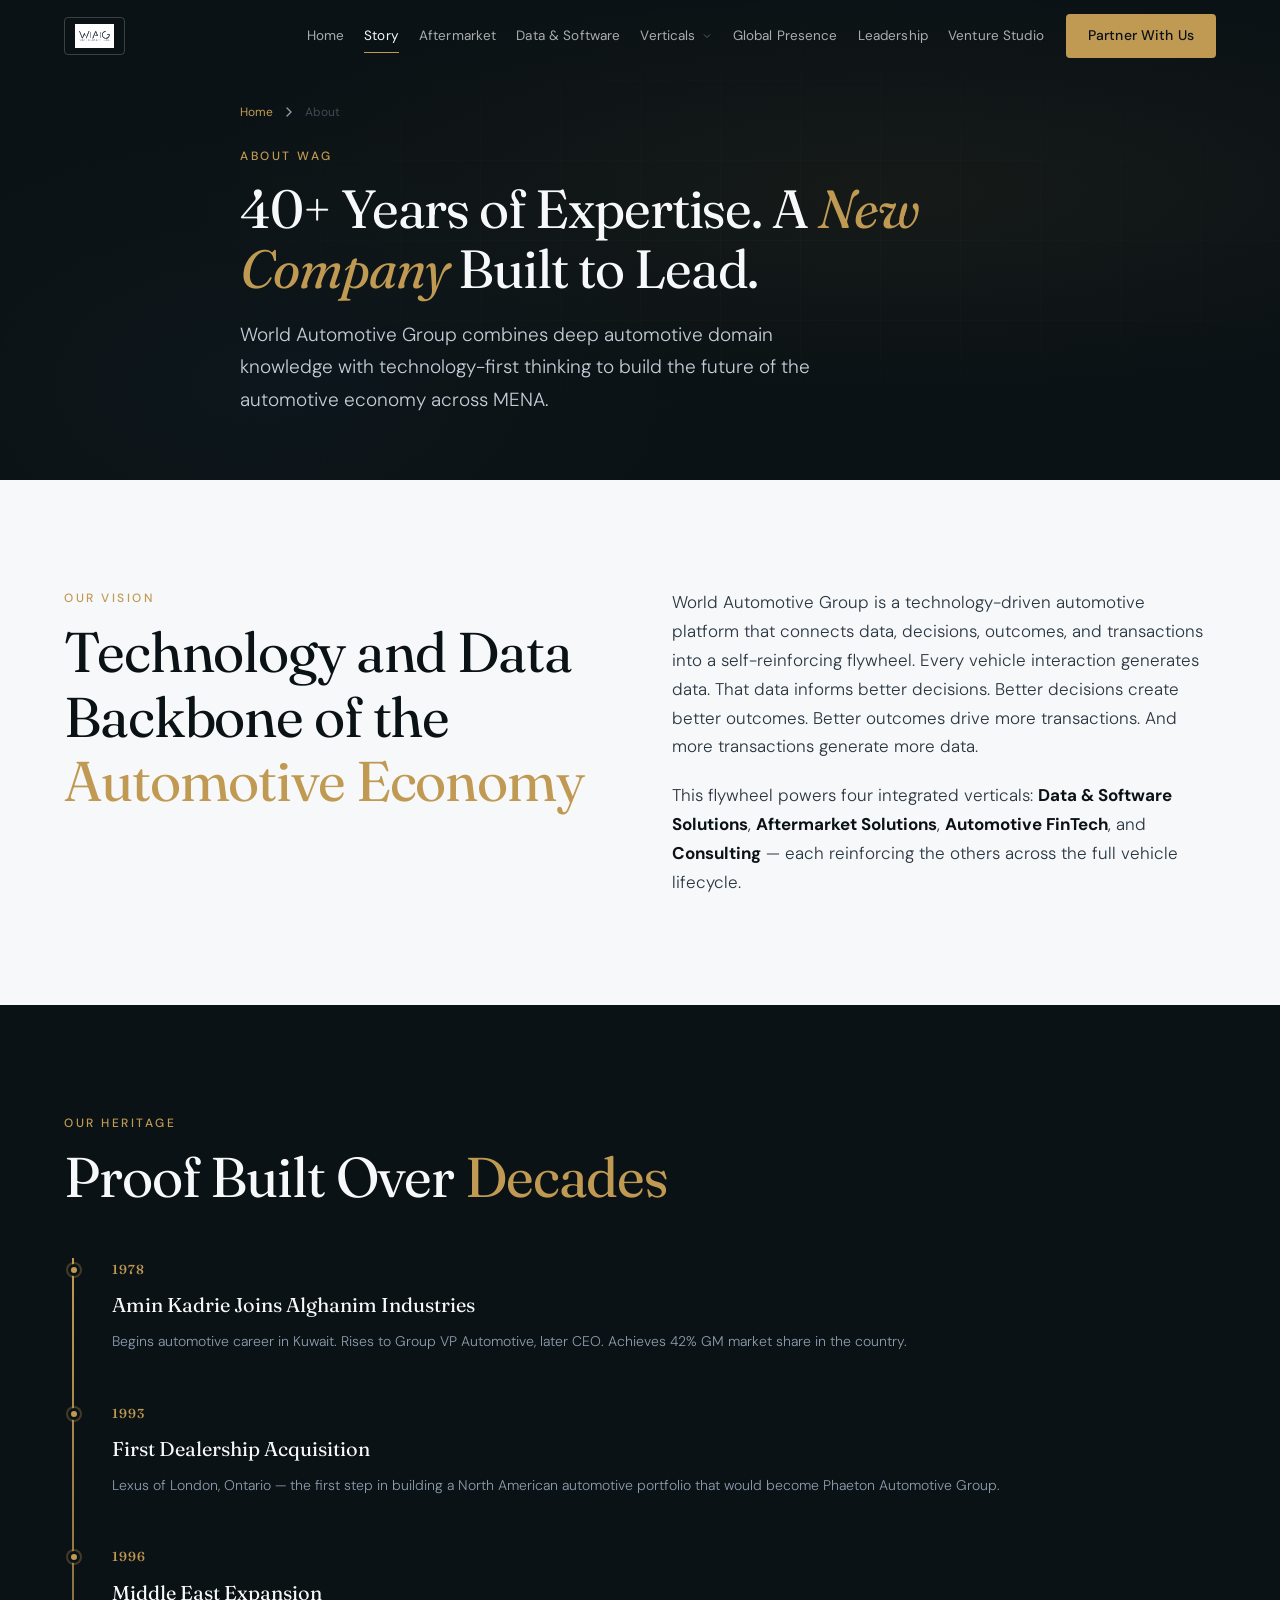
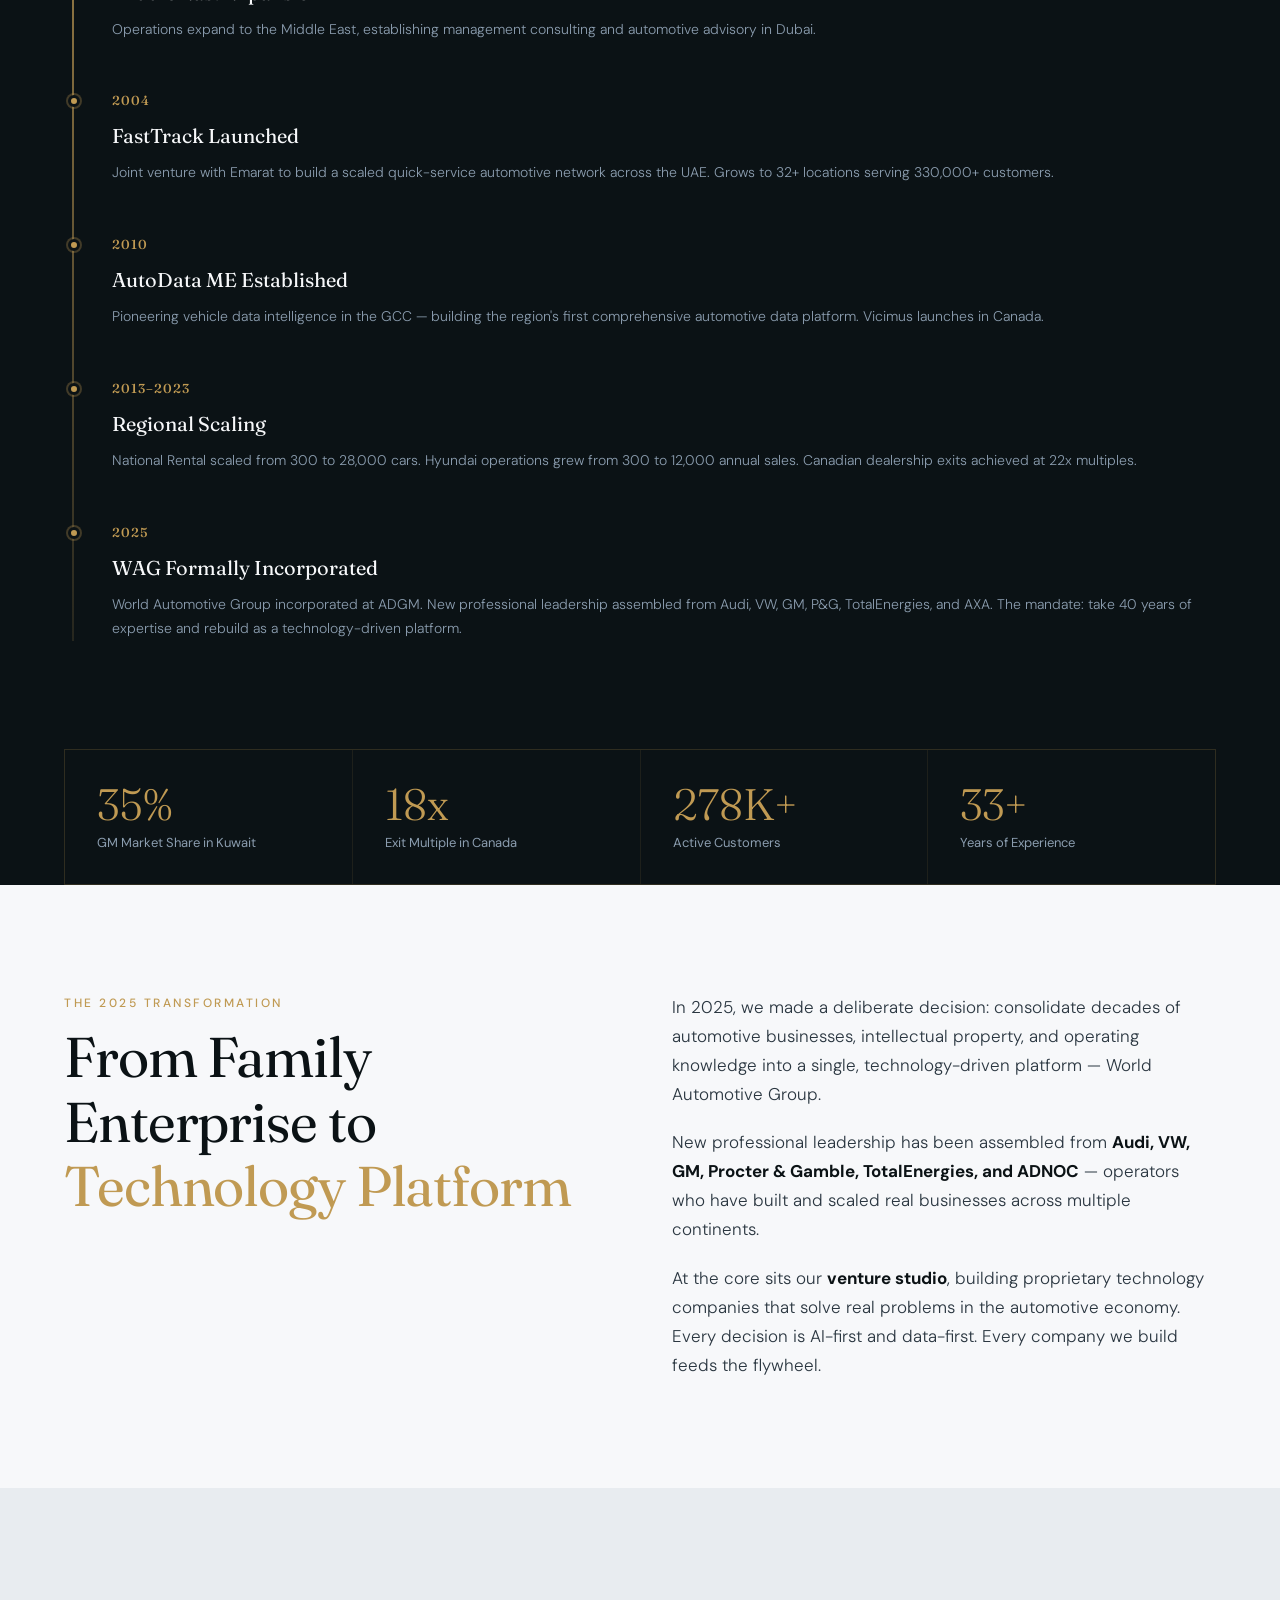
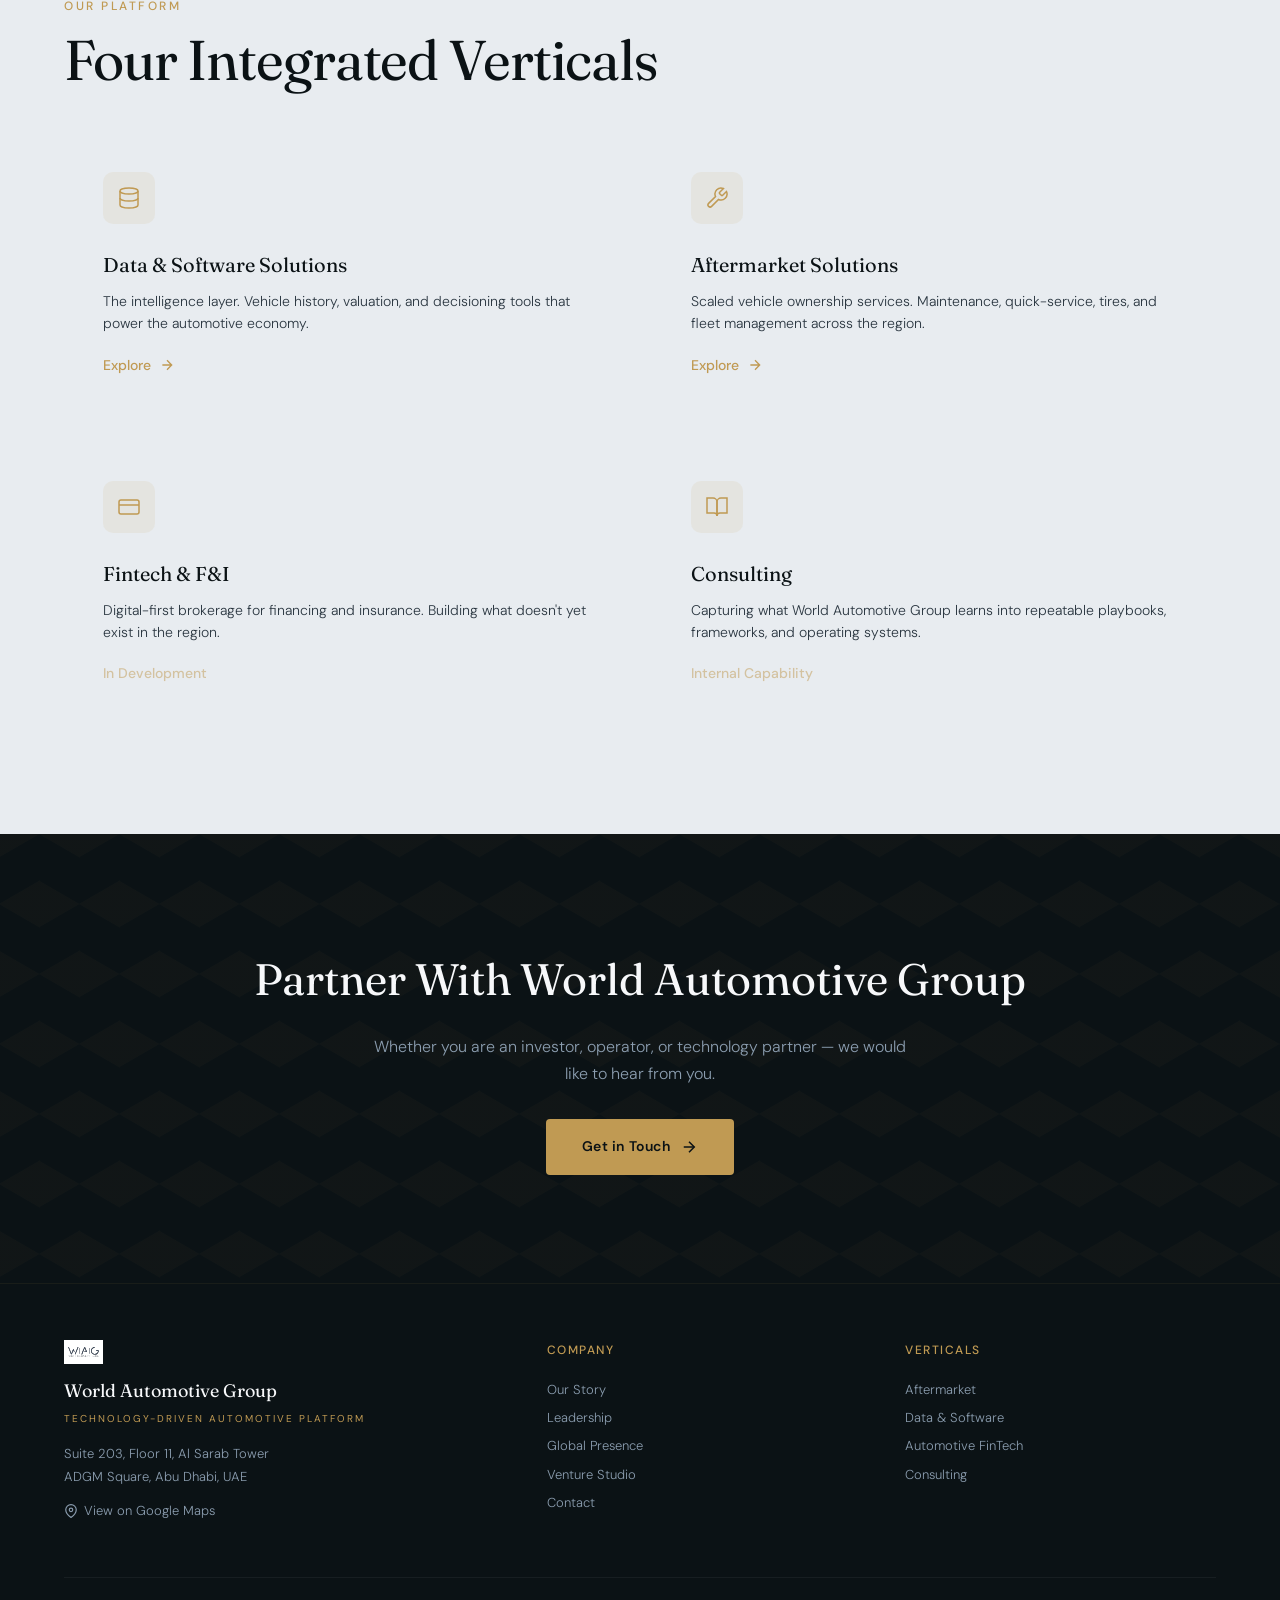
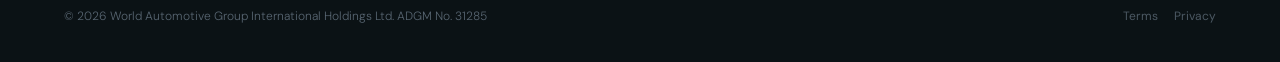
==== about.html @ d84724be "Fix nav: restore Aftermarket & Data & Software as standalone links, position Verticals dropdown afte" ====
<!DOCTYPE html>
<html lang="en">
<head>
  <meta charset="UTF-8">
  <link rel="icon" href="favicon.svg" type="image/svg+xml">
    <meta name="viewport" content="width=device-width, initial-scale=1.0">
  <title>About WAG | World Automotive Group</title>
  <meta name="description" content="40+ years of automotive expertise. A new company built to lead the automotive economy across MENA and North America.">
  <link rel="preconnect" href="https://fonts.googleapis.com">
  <link rel="preconnect" href="https://fonts.gstatic.com" crossorigin>
  <link href="https://fonts.googleapis.com/css2?family=DM+Sans:ital,opsz,wght@0,9..40,300;0,9..40,400;0,9..40,500;0,9..40,600;1,9..40,300;1,9..40,400&family=Fraunces:ital,opsz,wght@0,9..144,300;0,9..144,400;0,9..144,500;0,9..144,600;0,9..144,700;1,9..144,300;1,9..144,400&display=swap" rel="stylesheet">
  <link rel="stylesheet" href="styles.css">
  <style>
  /* ═══════ ABOUT-SPECIFIC STYLES ═══════ */
  .timeline {
    position: relative;
    padding-left: 48px;
    margin-top: 48px;
  }
  .timeline::before {
    content: '';
    position: absolute;
    left: 8px;
    top: 0;
    bottom: 0;
    width: 2px;
    background: linear-gradient(to bottom, var(--gold), rgba(192,154,83,0.15));
  }
  .timeline-item {
    position: relative;
    padding-bottom: 48px;
  }
  .timeline-item:last-child { padding-bottom: 0; }
  .timeline-item::before {
    content: '';
    position: absolute;
    left: -44px;
    top: 6px;
    width: 12px;
    height: 12px;
    border-radius: 50%;
    background: var(--gold);
    border: 3px solid var(--coal);
    box-shadow: 0 0 0 2px rgba(192,154,83,0.3);
  }
  .timeline-year {
    font-family: var(--font-display);
    font-size: 13px;
    color: var(--gold);
    font-weight: 500;
    letter-spacing: 0.08em;
    margin-bottom: 8px;
  }
  .timeline-content h3 {
    font-family: var(--font-display);
    font-size: 20px;
    color: var(--white);
    font-weight: 400;
    margin-bottom: 8px;
  }
  .timeline-content p {
    font-size: 14px;
    color: var(--mist);
    font-weight: 300;
    line-height: 1.7;
  }
  .verticals-grid {
    display: grid;
    grid-template-columns: repeat(2, 1fr);
    gap: 24px;
    margin-top: 40px;
  }
  @media (max-width: 768px) {
    .verticals-grid { grid-template-columns: 1fr; }
    .timeline { padding-left: 36px; }
    .timeline-item::before { left: -32px; }
  }
  </style>
</head>
<body>

  <!-- Navigation -->
  <div class="scroll-progress" id="scrollProgress"></div>
  <nav class="nav scrolled" id="nav">
    <div class="nav-inner">
      <a href="index.html" class="nav-logo">
        <img src="wag-logo.svg" alt="World Automotive Group" class="nav-logo-img">
      </a>
      <button class="nav-toggle" id="navToggle"><span></span><span></span><span></span></button>
    <div class="nav-links" id="navLinks">
      <a href="index.html">Home</a>
      <a href="about.html">Story</a>
      <a href="aftermarket.html">Aftermarket</a>
      <a href="data-software.html">Data &amp; Software</a>
      <div class="nav-dropdown">
        <button class="nav-dropdown-toggle">Verticals <svg width="12" height="12" viewBox="0 0 24 24" fill="none" stroke="currentColor" stroke-width="2"><polyline points="6 9 12 15 18 9"/></svg></button>
        <div class="nav-dropdown-menu">
          <a href="aftermarket.html">Aftermarket</a>
          <a href="data-software.html">Data &amp; Software</a>
          <a href="fintech.html">Automotive FinTech</a>
          <a href="consulting.html">Consulting</a>
        </div>
      </div>
      <a href="presence.html">Global Presence</a>
      <a href="leadership.html">Leadership</a>
      <a href="venture-studio.html">Venture Studio</a>
      <a href="contact.html" class="nav-cta">Partner With Us</a>
    </div>
    </div>
  </nav>
  <div class="nav-overlay" id="navOverlay"></div>

  <!-- Page Hero -->
  <section class="page-hero">
    <div class="page-hero-grid"></div>
    <div class="container">
      <div class="page-hero-breadcrumb reveal">
        <a href="index.html">Home</a>
        <svg width="16" height="16" viewBox="0 0 24 24" fill="none" stroke="currentColor" stroke-width="2" stroke-linecap="round" stroke-linejoin="round"><polyline points="9 18 15 12 9 6"></polyline></svg>
        <span>About</span>
      </div>
      <span class="label reveal">ABOUT WAG</span>
      <h1 class="page-hero-heading reveal">40+ Years of Expertise. A <em>New Company</em> Built to Lead.</h1>
      <p class="page-hero-sub reveal">World Automotive Group combines deep automotive domain knowledge with technology-first thinking to build the future of the automotive economy across MENA.</p>
    </div>
  </section>

  <!-- Vision Section -->
  <section class="section-pad" style="background:var(--white);">
    <div class="container">
      <div class="two-col">
        <div class="reveal">
          <span class="label">OUR VISION</span>
          <h2 class="section-heading">Technology and Data Backbone of the <span class="text-gold">Automotive Economy</span></h2>
        </div>
        <div class="reveal reveal-delay-1">
          <p style="font-size:17px;color:var(--slate);font-weight:300;line-height:1.7;">World Automotive Group is a technology-driven automotive platform that connects data, decisions, outcomes, and transactions into a self-reinforcing flywheel. Every vehicle interaction generates data. That data informs better decisions. Better decisions create better outcomes. Better outcomes drive more transactions. And more transactions generate more data.</p>
          <p style="margin-top:1.25rem;font-size:17px;color:var(--slate);font-weight:300;line-height:1.7;">This flywheel powers four integrated verticals: <strong style="color:var(--coal);">Data &amp; Software Solutions</strong>, <strong style="color:var(--coal);">Aftermarket Solutions</strong>, <strong style="color:var(--coal);">Automotive FinTech</strong>, and <strong style="color:var(--coal);">Consulting</strong> &mdash; each reinforcing the others across the full vehicle lifecycle.</p>
        </div>
      </div>
    </div>
  </section>

  <!-- Heritage Timeline -->
  <section class="section-pad" style="background:var(--coal);">
    <div class="container">
      <span class="label reveal">OUR HERITAGE</span>
      <h2 class="section-heading reveal" style="color:var(--white);">Proof Built Over <span class="text-gold">Decades</span></h2>
      <div class="timeline">
        <div class="timeline-item reveal">
          <div class="timeline-year">1978</div>
          <div class="timeline-content">
            <h3>Amin Kadrie Joins Alghanim Industries</h3>
            <p>Begins automotive career in Kuwait. Rises to Group VP Automotive, later CEO. Achieves 42% GM market share in the country.</p>
          </div>
        </div>
        <div class="timeline-item reveal">
          <div class="timeline-year">1993</div>
          <div class="timeline-content">
            <h3>First Dealership Acquisition</h3>
            <p>Lexus of London, Ontario &mdash; the first step in building a North American automotive portfolio that would become Phaeton Automotive Group.</p>
          </div>
        </div>
        <div class="timeline-item reveal">
          <div class="timeline-year">1996</div>
          <div class="timeline-content">
            <h3>Middle East Expansion</h3>
            <p>Operations expand to the Middle East, establishing management consulting and automotive advisory in Dubai.</p>
          </div>
        </div>
        <div class="timeline-item reveal">
          <div class="timeline-year">2004</div>
          <div class="timeline-content">
            <h3>FastTrack Launched</h3>
            <p>Joint venture with Emarat to build a scaled quick-service automotive network across the UAE. Grows to 32+ locations serving 330,000+ customers.</p>
          </div>
        </div>
        <div class="timeline-item reveal">
          <div class="timeline-year">2010</div>
          <div class="timeline-content">
            <h3>AutoData ME Established</h3>
            <p>Pioneering vehicle data intelligence in the GCC &mdash; building the region's first comprehensive automotive data platform. Vicimus launches in Canada.</p>
          </div>
        </div>
        <div class="timeline-item reveal">
          <div class="timeline-year">2013&ndash;2023</div>
          <div class="timeline-content">
            <h3>Regional Scaling</h3>
            <p>National Rental scaled from 300 to 28,000 cars. Hyundai operations grew from 300 to 12,000 annual sales. Canadian dealership exits achieved at 22x multiples.</p>
          </div>
        </div>
        <div class="timeline-item reveal">
          <div class="timeline-year">2025</div>
          <div class="timeline-content">
            <h3>WAG Formally Incorporated</h3>
            <p>World Automotive Group incorporated at ADGM. New professional leadership assembled from Audi, VW, GM, P&amp;G, TotalEnergies, and AXA. The mandate: take 40 years of expertise and rebuild as a technology-driven platform.</p>
          </div>
        </div>
      </div>
    </div>
  </section>

  <!-- Proof Points Stats -->
  <section style="background:var(--coal);">
    <div class="container">
      <div class="stat-grid stat-grid-4 reveal">
        <div class="stat-cell">
          <div class="stat-num" data-count="42" data-suffix="%">0</div>
          <div class="stat-label">GM Market Share in Kuwait</div>
        </div>
        <div class="stat-cell">
          <div class="stat-num" data-count="22" data-suffix="x">0</div>
          <div class="stat-label">Exit Multiple in Canada</div>
        </div>
        <div class="stat-cell">
          <div class="stat-num" data-count="330" data-suffix="K+">0</div>
          <div class="stat-label">Active Customers</div>
        </div>
        <div class="stat-cell">
          <div class="stat-num" data-count="40" data-suffix="+">0</div>
          <div class="stat-label">Years of Experience</div>
        </div>
      </div>
    </div>
  </section>

  <!-- Transformation Section -->
  <section class="section-pad" style="background:var(--white);">
    <div class="container">
      <div class="two-col">
        <div class="reveal">
          <span class="label">THE 2025 TRANSFORMATION</span>
          <h2 class="section-heading">From Family Enterprise to <span class="text-gold">Technology Platform</span></h2>
        </div>
        <div class="reveal reveal-delay-1">
          <p style="font-size:17px;color:var(--slate);font-weight:300;line-height:1.7;">In 2025, we made a deliberate decision: consolidate decades of automotive businesses, intellectual property, and operating knowledge into a single, technology-driven platform &mdash; World Automotive Group.</p>
          <p style="margin-top:1.25rem;font-size:17px;color:var(--slate);font-weight:300;line-height:1.7;">New professional leadership has been assembled from <strong style="color:var(--coal);">Audi, VW, GM, Procter &amp; Gamble, TotalEnergies, and ADNOC</strong> &mdash; operators who have built and scaled real businesses across multiple continents.</p>
          <p style="margin-top:1.25rem;font-size:17px;color:var(--slate);font-weight:300;line-height:1.7;">At the core sits our <strong style="color:var(--coal);">venture studio</strong>, building proprietary technology companies that solve real problems in the automotive economy. Every decision is AI-first and data-first. Every company we build feeds the flywheel.</p>
        </div>
      </div>
    </div>
  </section>

  <!-- Four Verticals Overview -->
  <section class="section-pad" style="background:var(--pearl);">
    <div class="container">
      <span class="label reveal">OUR PLATFORM</span>
      <h2 class="section-heading reveal">Four Integrated Verticals</h2>
      <div class="verticals-grid">
        <a href="data-software.html" class="card reveal reveal-delay-1" style="text-decoration:none;">
          <div class="card-icon gold-bg">
            <svg width="24" height="24" viewBox="0 0 24 24" fill="none" stroke="var(--gold)" stroke-width="1.5"><ellipse cx="12" cy="5" rx="9" ry="3"/><path d="M21 12c0 1.66-4 3-9 3s-9-1.34-9-3"/><path d="M3 5v14c0 1.66 4 3 9 3s9-1.34 9-3V5"/></svg>
          </div>
          <h3 style="font-family:var(--font-display);font-size:20px;font-weight:400;margin-bottom:8px;">Data &amp; Software Solutions</h3>
          <p style="font-size:14px;color:var(--slate);font-weight:300;line-height:1.6;margin-bottom:16px;">The intelligence layer. Vehicle history, valuation, and decisioning tools that power the automotive economy.</p>
          <span class="btn-arrow">Explore <svg width="16" height="16" fill="none" stroke="currentColor" stroke-width="2" viewBox="0 0 24 24"><path d="M5 12h14m-7-7 7 7-7 7"/></svg></span>
        </a>
        <a href="aftermarket.html" class="card reveal reveal-delay-2" style="text-decoration:none;">
          <div class="card-icon gold-bg">
            <svg width="24" height="24" viewBox="0 0 24 24" fill="none" stroke="var(--gold)" stroke-width="1.5"><path d="M14.7 6.3a1 1 0 0 0 0 1.4l1.6 1.6a1 1 0 0 0 1.4 0l3.77-3.77a6 6 0 0 1-7.94 7.94l-6.91 6.91a2.12 2.12 0 0 1-3-3l6.91-6.91a6 6 0 0 1 7.94-7.94l-3.76 3.76z"/></svg>
          </div>
          <h3 style="font-family:var(--font-display);font-size:20px;font-weight:400;margin-bottom:8px;">Aftermarket Solutions</h3>
          <p style="font-size:14px;color:var(--slate);font-weight:300;line-height:1.6;margin-bottom:16px;">Scaled vehicle ownership services. Maintenance, quick-service, tires, and fleet management across the region.</p>
          <span class="btn-arrow">Explore <svg width="16" height="16" fill="none" stroke="currentColor" stroke-width="2" viewBox="0 0 24 24"><path d="M5 12h14m-7-7 7 7-7 7"/></svg></span>
        </a>
        <a href="fintech.html" class="card reveal reveal-delay-3" style="text-decoration:none;">
          <div class="card-icon gold-bg">
            <svg width="24" height="24" viewBox="0 0 24 24" fill="none" stroke="var(--gold)" stroke-width="1.5"><rect x="2" y="5" width="20" height="14" rx="2"/><path d="M2 10h20"/></svg>
          </div>
          <h3 style="font-family:var(--font-display);font-size:20px;font-weight:400;margin-bottom:8px;">Fintech &amp; F&I</h3>
          <p style="font-size:14px;color:var(--slate);font-weight:300;line-height:1.6;margin-bottom:16px;">Digital-first brokerage for financing and insurance. Building what doesn't yet exist in the region.</p>
          <span class="btn-arrow" style="opacity:0.5;">In Development</span>
        </a>
        <a href="consulting.html" class="card reveal reveal-delay-4" style="text-decoration:none;">
          <div class="card-icon gold-bg">
            <svg width="24" height="24" viewBox="0 0 24 24" fill="none" stroke="var(--gold)" stroke-width="1.5"><path d="M2 3h6a4 4 0 0 1 4 4v14a3 3 0 0 0-3-3H2z"/><path d="M22 3h-6a4 4 0 0 0-4 4v14a3 3 0 0 1 3-3h7z"/></svg>
          </div>
          <h3 style="font-family:var(--font-display);font-size:20px;font-weight:400;margin-bottom:8px;">Consulting</h3>
          <p style="font-size:14px;color:var(--slate);font-weight:300;line-height:1.6;margin-bottom:16px;">Capturing what World Automotive Group learns into repeatable playbooks, frameworks, and operating systems.</p>
          <span class="btn-arrow" style="opacity:0.5;">Internal Capability</span>
        </a>
      </div>
    </div>
  </section>

  <!-- CTA -->
  <section class="section-pad" style="background:var(--coal);text-align:center;position:relative;overflow:hidden;">
    <div class="geo-pattern"></div>
    <div class="container" style="position:relative;z-index:1;">
      <div class="reveal">
        <h2 style="color:var(--white);margin-bottom:1rem;font-family:var(--font-display);font-size:clamp(28px,3.5vw,44px);font-weight:400;">Partner With World Automotive Group</h2>
        <p style="color:var(--mist);max-width:540px;margin:0 auto 2rem;font-weight:300;">Whether you are an investor, operator, or technology partner &mdash; we would like to hear from you.</p>
        <a href="contact.html" class="btn-primary">Get in Touch
          <svg width="18" height="18" viewBox="0 0 24 24" fill="none" stroke="currentColor" stroke-width="2"><path d="M5 12h14"></path><path d="M12 5l7 7-7 7"></path></svg>
        </a>
      </div>
    </div>
  </section>

  <!-- Footer -->
<footer class="footer">
  <div class="container">
    <div class="footer-grid">
      <div>
        <img src="wag-logo.svg" alt="World Automotive Group" class="footer-logo-img">
        <div class="footer-brand-name">World Automotive Group</div>
        <div class="footer-brand-sub">Technology-Driven Automotive Platform</div>
        <div class="footer-address">
          Suite 203, Floor 11, Al Sarab Tower<br>ADGM Square, Abu Dhabi, UAE
        </div>
        <div class="footer-address">
          <a href="https://maps.google.com/?q=Al+Sarab+Tower+ADGM+Square+Abu+Dhabi" target="_blank" rel="noopener">
            <svg width="14" height="14" viewBox="0 0 24 24" fill="none" stroke="currentColor" stroke-width="2"><path d="M21 10c0 7-9 13-9 13s-9-6-9-13a9 9 0 0 1 18 0z"/><circle cx="12" cy="10" r="3"/></svg>
            View on Google Maps
          </a>
        </div>
      </div>
      <div class="footer-col">
        <div class="footer-col-title">Company</div>
        <a href="about.html">Our Story</a>
        <a href="leadership.html">Leadership</a>
        <a href="presence.html">Global Presence</a>
        <a href="venture-studio.html">Venture Studio</a>
        <a href="contact.html">Contact</a>
      </div>
      <div class="footer-col">
        <div class="footer-col-title">Verticals</div>
        <a href="aftermarket.html">Aftermarket</a>
        <a href="data-software.html">Data &amp; Software</a>
        <a href="fintech.html">Automotive FinTech</a>
        <a href="consulting.html">Consulting</a>
      </div>
    </div>
    <div class="footer-bottom">
      <span class="footer-copy">&copy; 2026 World Automotive Group International Holdings Ltd. ADGM No. 31285</span>
      <span class="footer-legal-links">
        <a href="terms.html">Terms</a>
        <a href="privacy.html">Privacy</a>
      </span>
    </div>
  </div>
</footer>

  <script src="script.js"></script>
</body>
</html>
---- styles.css ----
/* ═══════════════════════════════════════════════════════════════
   WAG Corporate — Shared Design System
   Palette: Deep charcoal + desert gold + clean whites
   Tone: Institutional authority with Middle Eastern refinement
   ═══════════════════════════════════════════════════════════════ */

*, *::before, *::after { margin: 0; padding: 0; box-sizing: border-box; }

:root {
  --coal: #0B1215;
  --coal-90: #141D22;
  --coal-80: #1C2830;
  --slate: #2A3640;
  --mist: #8B9DAF;
  --silver: #C4CDD6;
  --pearl: #E8ECF0;
  --white: #F7F8FA;
  --gold: #C09A53;
  --gold-light: #D4B577;
  --gold-dark: #A07D3A;
  --accent: #3A7CA5;

  --font-display: 'Fraunces', Georgia, serif;
  --font-body: 'DM Sans', system-ui, sans-serif;

  --ease-out: cubic-bezier(0.16, 1, 0.3, 1);
  --ease-in-out: cubic-bezier(0.65, 0, 0.35, 1);
}

html {
  scroll-behavior: smooth;
  font-size: 16px;
  -webkit-font-smoothing: antialiased;
  -moz-osx-font-smoothing: grayscale;
}

body {
  font-family: var(--font-body);
  color: var(--coal);
  background: var(--white);
  line-height: 1.7;
  overflow-x: hidden;
}

::selection { background: var(--gold); color: var(--white); }
img { max-width: 100%; display: block; }
a { color: inherit; text-decoration: none; }
ul { list-style: none; }

/* ═══════ UTILITY ═══════ */
.container { max-width: 1280px; margin: 0 auto; padding: 0 clamp(24px, 5vw, 64px); }
.container-narrow { max-width: 900px; margin: 0 auto; padding: 0 clamp(24px, 5vw, 64px); }
.section-pad { padding: clamp(80px, 12vh, 160px) 0; }
.section-pad-sm { padding: clamp(48px, 8vh, 96px) 0; }

.gold-line { width: 48px; height: 2px; background: var(--gold); margin-bottom: 20px; }

.label {
  font-family: var(--font-body);
  font-size: 12px;
  letter-spacing: 2.5px;
  text-transform: uppercase;
  font-weight: 500;
  color: var(--gold);
  margin-bottom: 12px;
  display: block;
}

.section-heading {
  font-family: var(--font-display);
  font-size: clamp(32px, 4.5vw, 56px);
  font-weight: 400;
  line-height: 1.15;
  letter-spacing: -0.02em;
  margin-bottom: 24px;
}

.section-subhead {
  font-size: 18px;
  color: var(--slate);
  max-width: 640px;
  line-height: 1.7;
  font-weight: 300;
}

.text-gold { color: var(--gold); }
.text-white { color: var(--white); }
.bg-coal { background: var(--coal); }
.bg-pearl { background: var(--pearl); }
.bg-white { background: var(--white); }

/* ═══════ REVEAL ANIMATIONS ═══════ */
.reveal {
  opacity: 0;
  transform: translateY(32px);
  transition: opacity 0.9s var(--ease-out), transform 0.9s var(--ease-out);
}
.reveal.visible { opacity: 1; transform: translateY(0); }
.reveal-delay-1 { transition-delay: 0.1s; }
.reveal-delay-2 { transition-delay: 0.2s; }
.reveal-delay-3 { transition-delay: 0.3s; }
.reveal-delay-4 { transition-delay: 0.4s; }
.reveal-delay-5 { transition-delay: 0.5s; }
.reveal-delay-6 { transition-delay: 0.6s; }

/* Fade in from left/right */
.reveal-left { opacity: 0; transform: translateX(-40px); transition: opacity 0.9s var(--ease-out), transform 0.9s var(--ease-out); }
.reveal-right { opacity: 0; transform: translateX(40px); transition: opacity 0.9s var(--ease-out), transform 0.9s var(--ease-out); }
.reveal-left.visible, .reveal-right.visible { opacity: 1; transform: translateX(0); }

/* Scale in */
.reveal-scale { opacity: 0; transform: scale(0.92); transition: opacity 0.9s var(--ease-out), transform 0.9s var(--ease-out); }
.reveal-scale.visible { opacity: 1; transform: scale(1); }

/* ═══════ BUTTONS ═══════ */
.btn-primary {
  display: inline-flex;
  align-items: center;
  gap: 10px;
  padding: 16px 36px;
  background: var(--gold);
  color: var(--coal);
  font-size: 14px;
  font-weight: 600;
  letter-spacing: 0.04em;
  border-radius: 4px;
  transition: background 0.3s, transform 0.2s, box-shadow 0.3s;
  border: none;
  cursor: pointer;
}
.btn-primary:hover {
  background: var(--gold-light);
  transform: translateY(-2px);
  box-shadow: 0 8px 24px rgba(192, 154, 83, 0.25);
}
.btn-primary.btn-arrow { color: var(--coal); }

.btn-secondary {
  display: inline-flex;
  align-items: center;
  gap: 10px;
  padding: 16px 36px;
  border: 1px solid rgba(192, 154, 83, 0.3);
  color: var(--gold-light);
  font-size: 14px;
  font-weight: 500;
  letter-spacing: 0.04em;
  border-radius: 4px;
  transition: border-color 0.3s, color 0.3s, transform 0.2s;
  background: transparent;
  cursor: pointer;
}
.btn-secondary:hover {
  border-color: var(--gold);
  color: var(--white);
  transform: translateY(-2px);
}

.btn-outline-dark {
  display: inline-flex;
  align-items: center;
  gap: 10px;
  padding: 14px 32px;
  border: 1px solid var(--pearl);
  color: var(--coal);
  font-size: 14px;
  font-weight: 500;
  border-radius: 4px;
  transition: border-color 0.3s, background 0.3s, transform 0.2s;
  background: transparent;
  cursor: pointer;
}
.btn-outline-dark:hover {
  border-color: var(--gold);
  background: rgba(192, 154, 83, 0.05);
  transform: translateY(-2px);
}

.btn-arrow {
  display: inline-flex;
  align-items: center;
  gap: 8px;
  font-size: 14px;
  font-weight: 500;
  color: var(--gold);
  transition: gap 0.3s, color 0.3s;
}
.btn-arrow:hover { gap: 14px; color: var(--gold-light); }
.btn-arrow svg { transition: transform 0.3s; }
.btn-arrow:hover svg { transform: translateX(4px); }

/* ═══════ NAVIGATION ═══════ */
.nav {
  position: fixed;
  top: 0; left: 0; right: 0;
  z-index: 1000;
  padding: 0 clamp(24px, 5vw, 64px);
  transition: background 0.4s, box-shadow 0.4s;
}
.nav.scrolled {
  background: rgba(11, 18, 21, 0.97);
  box-shadow: 0 1px 0 rgba(192, 154, 83, 0.15);
  backdrop-filter: blur(20px);
  -webkit-backdrop-filter: blur(20px);
}
.nav-inner {
  max-width: 1280px;
  margin: 0 auto;
  display: flex;
  align-items: center;
  justify-content: space-between;
  height: 72px;
  transition: height 0.4s;
}
.nav.scrolled .nav-inner { height: 60px; }

.nav-logo { display: flex; align-items: center; gap: 14px; }
.nav-logo-img {
  height: 24px;
  width: auto;
  color: var(--white);
  transition: opacity 0.3s, height 0.4s;
  padding: 6px 10px;
  border: 1px solid rgba(255,255,255,0.2);
  border-radius: 4px;
  box-sizing: content-box;
}
.nav.scrolled .nav-logo-img {
  height: 20px;
  padding: 5px 8px;
}
.nav-logo-text {
  font-family: var(--font-display);
  font-size: 16px;
  font-weight: 400;
  color: var(--white);
  letter-spacing: 0.08em;
  line-height: 1;
}
.nav-logo-sub {
  font-family: var(--font-body);
  font-size: 9px;
  letter-spacing: 2px;
  text-transform: uppercase;
  color: var(--gold);
  font-weight: 400;
  margin-top: 3px;
  display: block;
}
.footer-logo-img {
  height: 24px;
  width: auto;
  color: rgba(255,255,255,0.7);
  margin-bottom: 12px;
}
.nav-links { display: flex; align-items: center; gap: 0; }
.nav-links a {
  font-size: 13.5px;
  font-weight: 400;
  color: rgba(255, 255, 255, 0.65);
  padding: 8px 10px;
  transition: color 0.3s;
  letter-spacing: 0.01em;
  position: relative;
  white-space: nowrap;
}
.nav-links a:hover, .nav-links a.active { color: var(--white); }
.nav-links a::after {
  content: '';
  position: absolute;
  bottom: 2px; left: 10px; right: 10px;
  height: 1px;
  background: var(--gold);
  transform: scaleX(0);
  transform-origin: right;
  transition: transform 0.4s var(--ease-out);
}
.nav-links a:hover::after, .nav-links a.active::after {
  transform: scaleX(1);
  transform-origin: left;
}

/* ═══════ NAV DROPDOWN ═══════ */
.nav-dropdown {
  position: relative;
}
.nav-dropdown-toggle {
  font-size: 13.5px;
  font-weight: 400;
  color: rgba(255, 255, 255, 0.65);
  padding: 8px 10px;
  transition: color 0.3s;
  letter-spacing: 0.01em;
  white-space: nowrap;
  cursor: pointer;
  display: flex;
  align-items: center;
  gap: 5px;
  background: none;
  border: none;
  font-family: inherit;
}
.nav-dropdown-toggle:hover,
.nav-dropdown.open .nav-dropdown-toggle { color: var(--white); }
.nav-dropdown-toggle svg {
  transition: transform 0.3s;
  opacity: 0.5;
}
.nav-dropdown.open .nav-dropdown-toggle svg {
  transform: rotate(180deg);
  opacity: 1;
}
.nav-dropdown-menu {
  position: absolute;
  top: calc(100% + 8px);
  left: 0;
  min-width: 220px;
  background: var(--coal);
  border: 1px solid rgba(192, 154, 83, 0.15);
  border-radius: 8px;
  padding: 8px 0;
  opacity: 0;
  visibility: hidden;
  transform: translateY(-8px);
  transition: opacity 0.3s, visibility 0.3s, transform 0.3s;
  box-shadow: 0 12px 40px rgba(0,0,0,0.4);
  z-index: 100;
}
.nav-dropdown.open .nav-dropdown-menu {
  opacity: 1;
  visibility: visible;
  transform: translateY(0);
}
.nav-dropdown-menu a {
  display: block;
  padding: 10px 20px !important;
  font-size: 14px !important;
  color: rgba(255,255,255,0.6) !important;
  transition: background 0.2s, color 0.2s !important;
  white-space: nowrap;
}
.nav-dropdown-menu a:hover {
  background: rgba(192, 154, 83, 0.08) !important;
  color: var(--white) !important;
}
.nav-dropdown-menu a::after { display: none !important; }

.nav-cta {
  margin-left: 12px;
  padding: 10px 22px !important;
  background: var(--gold);
  color: var(--coal) !important;
  font-size: 14px !important;
  font-weight: 500 !important;
  border-radius: 4px;
  transition: background 0.3s, transform 0.2s !important;
}
.nav-cta:hover { background: var(--gold-light); transform: translateY(-1px); }
.nav-cta::after { display: none !important; }

/* Mobile nav */
.nav-toggle { display: none; background: none; border: none; cursor: pointer; padding: 8px; }
.nav-toggle span { display: block; width: 24px; height: 2px; background: var(--white); margin: 5px 0; transition: 0.3s; }

.nav-overlay {
  display: none;
  position: fixed;
  inset: 0;
  background: rgba(0,0,0,0.5);
  z-index: 998;
  opacity: 0;
  transition: opacity 0.3s;
}
.nav-overlay.open { display: block; opacity: 1; }

@media (max-width: 1100px) {
  .nav-toggle { display: block; }
  .nav-links {
    position: fixed;
    top: 0; right: -100%;
    width: min(360px, 85vw);
    height: 100vh;
    background: var(--coal);
    flex-direction: column;
    justify-content: center;
    gap: 8px;
    padding: 64px 48px;
    transition: right 0.5s var(--ease-out);
    border-left: 1px solid rgba(192, 154, 83, 0.15);
    z-index: 999;
  }
  .nav-links.open { right: 0; }
  .nav-links a { font-size: 18px; padding: 12px 0; color: rgba(255,255,255,0.6); }
  .nav-cta { margin-left: 0 !important; margin-top: 16px; text-align: center; display: block; }
  .nav-dropdown-toggle { font-size: 18px; padding: 12px 0; }
  .nav-dropdown-menu {
    position: static;
    opacity: 1;
    visibility: visible;
    transform: none;
    background: transparent;
    border: none;
    box-shadow: none;
    padding: 0 0 0 20px;
    min-width: auto;
    display: none;
  }
  .nav-dropdown.open .nav-dropdown-menu { display: block; }
  .nav-dropdown-menu a { padding: 8px 0 !important; font-size: 16px !important; }
}

/* ═══════ SCROLL PROGRESS ═══════ */
.scroll-progress {
  position: fixed;
  top: 0; left: 0;
  height: 2px;
  background: var(--gold);
  z-index: 1001;
  transform-origin: left;
  transform: scaleX(0);
  transition: transform 0.1s linear;
}

/* ═══════ PAGE HERO (reusable) ═══════ */
.page-hero {
  min-height: 480px;
  display: flex;
  align-items: flex-end;
  background: var(--coal);
  position: relative;
  overflow: hidden;
  padding-top: 72px;
}
.page-hero::before {
  content: '';
  position: absolute;
  inset: 0;
  background:
    radial-gradient(ellipse 80% 60% at 70% 40%, rgba(192, 154, 83, 0.06) 0%, transparent 70%),
    radial-gradient(ellipse 50% 80% at 20% 80%, rgba(58, 124, 165, 0.04) 0%, transparent 70%);
}
.page-hero-grid {
  position: absolute;
  inset: 0;
  background-image:
    linear-gradient(rgba(192, 154, 83, 0.03) 1px, transparent 1px),
    linear-gradient(90deg, rgba(192, 154, 83, 0.03) 1px, transparent 1px);
  background-size: 80px 80px;
  mask-image: radial-gradient(ellipse 70% 60% at 60% 50%, black, transparent);
}
.page-hero .container { position: relative; z-index: 1; padding-bottom: 64px; }
.page-hero .label { color: var(--gold); }
.page-hero-heading {
  font-family: var(--font-display);
  font-size: clamp(36px, 4.2vw, 60px);
  font-weight: 400;
  color: var(--white);
  line-height: 1.12;
  letter-spacing: -0.02em;
  margin-bottom: 20px;
  max-width: 800px;
}
.page-hero-heading em { font-style: italic; color: var(--gold); }
.page-hero-sub {
  font-size: clamp(16px, 1.6vw, 19px);
  color: var(--silver);
  line-height: 1.7;
  max-width: 600px;
  font-weight: 300;
}
.page-hero-breadcrumb {
  display: flex;
  align-items: center;
  gap: 8px;
  margin-bottom: 24px;
  font-size: 12px;
  color: var(--mist);
}
.page-hero-breadcrumb a { color: var(--gold); transition: color 0.3s; }
.page-hero-breadcrumb a:hover { color: var(--gold-light); }
.page-hero-breadcrumb span { opacity: 0.4; }

/* ═══════ STAT GRID ═══════ */
.stat-grid {
  display: grid;
  gap: 1px;
  background: rgba(192, 154, 83, 0.1);
  border: 1px solid rgba(192, 154, 83, 0.1);
}
.stat-grid-4 { grid-template-columns: repeat(4, 1fr); }
.stat-grid-3 { grid-template-columns: repeat(3, 1fr); }
.stat-grid-5 { grid-template-columns: repeat(5, 1fr); }

.stat-cell { padding: 32px; background: var(--coal); }
.stat-cell.light { background: var(--white); }
.stat-num {
  font-family: var(--font-display);
  font-size: clamp(28px, 3.5vw, 44px);
  font-weight: 300;
  color: var(--gold);
  line-height: 1;
  margin-bottom: 8px;
}
.stat-label { font-size: 13px; color: var(--mist); font-weight: 400; line-height: 1.4; }
.stat-cell.light .stat-label { color: var(--slate); }

@media (max-width: 768px) {
  .stat-grid-4, .stat-grid-5 { grid-template-columns: repeat(2, 1fr); }
  .stat-grid-3 { grid-template-columns: 1fr; }
}

/* ═══════ CARDS ═══════ */
.card {
  padding: clamp(28px, 3vw, 40px);
  border: 1px solid var(--pearl);
  border-radius: 8px;
  transition: border-color 0.4s, box-shadow 0.4s, transform 0.3s;
  position: relative;
  overflow: hidden;
}
.card:hover {
  border-color: var(--gold);
  box-shadow: 0 8px 32px rgba(0, 0, 0, 0.04);
  transform: translateY(-4px);
}
.card::before {
  content: '';
  position: absolute;
  top: 0; left: 0; right: 0;
  height: 3px;
  background: var(--gold);
  transform: scaleX(0);
  transform-origin: left;
  transition: transform 0.5s var(--ease-out);
}
.card:hover::before { transform: scaleX(1); }

.card-dark {
  background: rgba(255, 255, 255, 0.03);
  border-color: rgba(192, 154, 83, 0.12);
}
.card-dark:hover {
  border-color: rgba(192, 154, 83, 0.3);
  background: rgba(255, 255, 255, 0.05);
  box-shadow: 0 8px 32px rgba(0, 0, 0, 0.2);
}

.card-icon {
  width: 52px; height: 52px;
  background: var(--coal);
  color: var(--gold);
  border-radius: 10px;
  display: flex;
  align-items: center;
  justify-content: center;
  margin-bottom: 24px;
}
.card-icon.gold-bg { background: rgba(192, 154, 83, 0.1); }

/* ═══════ DECORATIVE ELEMENTS ═══════ */
.deco-line {
  width: 100%;
  height: 1px;
  background: linear-gradient(90deg, transparent, var(--gold), transparent);
  opacity: 0.2;
}

.deco-dots {
  display: grid;
  grid-template-columns: repeat(6, 4px);
  gap: 12px;
  opacity: 0.15;
}
.deco-dots span {
  width: 4px; height: 4px;
  background: var(--gold);
  border-radius: 50%;
}

.deco-corner {
  position: absolute;
  width: 60px; height: 60px;
  border: 1px solid rgba(192, 154, 83, 0.15);
}
.deco-corner-tl { top: 0; left: 0; border-right: none; border-bottom: none; }
.deco-corner-tr { top: 0; right: 0; border-left: none; border-bottom: none; }
.deco-corner-bl { bottom: 0; left: 0; border-right: none; border-top: none; }
.deco-corner-br { bottom: 0; right: 0; border-left: none; border-top: none; }

.deco-glow {
  position: absolute;
  width: 400px; height: 400px;
  border-radius: 50%;
  background: radial-gradient(circle, rgba(192, 154, 83, 0.08), transparent 70%);
  pointer-events: none;
}

/* Geometric pattern overlay */
.geo-pattern {
  position: absolute;
  inset: 0;
  background-image:
    linear-gradient(30deg, rgba(192, 154, 83, 0.03) 12%, transparent 12.5%, transparent 87%, rgba(192, 154, 83, 0.03) 87.5%),
    linear-gradient(150deg, rgba(192, 154, 83, 0.03) 12%, transparent 12.5%, transparent 87%, rgba(192, 154, 83, 0.03) 87.5%),
    linear-gradient(30deg, rgba(192, 154, 83, 0.03) 12%, transparent 12.5%, transparent 87%, rgba(192, 154, 83, 0.03) 87.5%),
    linear-gradient(150deg, rgba(192, 154, 83, 0.03) 12%, transparent 12.5%, transparent 87%, rgba(192, 154, 83, 0.03) 87.5%);
  background-size: 80px 140px;
  background-position: 0 0, 0 0, 40px 70px, 40px 70px;
  pointer-events: none;
}

/* ═══════ LEADER CARDS ═══════ */
.leader-card {
  text-align: center;
  padding: 36px 24px;
  border: 1px solid var(--pearl);
  border-radius: 8px;
  transition: border-color 0.3s, transform 0.3s, box-shadow 0.3s;
}
.leader-card:hover {
  border-color: var(--gold);
  transform: translateY(-4px);
  box-shadow: 0 8px 32px rgba(0, 0, 0, 0.04);
}
.leader-photo {
  width: 100px; height: 100px;
  border-radius: 50%;
  margin: 0 auto 20px;
  object-fit: cover;
  border: 2px solid var(--pearl);
  transition: border-color 0.3s;
  background: var(--pearl);
}
.leader-card:hover .leader-photo { border-color: var(--gold); }
.leader-name { font-family: var(--font-display); font-size: 24px; font-weight: 500; color: var(--coal); margin-bottom: 6px; }
.leader-title { font-size: 15px; color: var(--gold-dark); font-weight: 600; margin-bottom: 14px; letter-spacing: 0.01em; }
.leader-bio { font-size: 13px; color: var(--slate); font-weight: 300; line-height: 1.6; }

/* ═══════ FOOTER ═══════ */
.footer {
  background: var(--coal);
  border-top: 1px solid rgba(192, 154, 83, 0.08);
  padding: 56px 0 36px;
}
.footer-grid {
  display: grid;
  grid-template-columns: 1.4fr 1fr 1fr;
  gap: 48px;
  margin-bottom: 40px;
}
@media (max-width: 768px) {
  .footer-grid { grid-template-columns: 1fr; gap: 32px; }
}
.footer-brand-name {
  font-family: var(--font-display);
  font-size: 18px;
  color: var(--white);
  margin-bottom: 4px;
}
.footer-brand-sub {
  font-size: 10px;
  text-transform: uppercase;
  letter-spacing: 2px;
  color: var(--gold);
  margin-bottom: 16px;
}
.footer-brand-desc { font-size: 13px; color: var(--mist); font-weight: 300; line-height: 1.7; max-width: 320px; }
.footer-col-title {
  font-size: 12px;
  text-transform: uppercase;
  letter-spacing: 1.5px;
  color: var(--gold);
  font-weight: 500;
  margin-bottom: 16px;
}
.footer-col a {
  display: block;
  font-size: 13px;
  color: var(--mist);
  font-weight: 300;
  padding: 3px 0;
  transition: color 0.3s;
}
.footer-col a:hover { color: var(--white); }
.footer-address {
  font-size: 13px;
  color: var(--mist);
  font-weight: 300;
  line-height: 1.7;
  margin-bottom: 12px;
}
.footer-address a {
  color: var(--mist);
  text-decoration: none;
  display: inline-flex;
  align-items: center;
  gap: 6px;
  transition: color 0.3s;
}
.footer-address a:hover { color: var(--gold); }
.footer-bottom {
  display: flex;
  justify-content: space-between;
  align-items: center;
  flex-wrap: wrap;
  gap: 12px;
  padding-top: 28px;
  border-top: 1px solid rgba(255, 255, 255, 0.05);
}
.footer-copy { font-size: 12px; color: var(--mist); font-weight: 300; opacity: 0.6; }
.footer-legal { font-size: 12px; color: var(--mist); font-weight: 300; opacity: 0.4; }
.footer-legal-links { display: flex; gap: 16px; flex-wrap: wrap; }
.footer-legal-links a { font-size: 12px; color: var(--mist); text-decoration: none; opacity: 0.5; transition: all 0.3s; }
.footer-legal-links a:hover { color: var(--gold); opacity: 1; }

/* ═══════ MISC ═══════ */
.two-col { display: grid; grid-template-columns: 1fr 1fr; gap: clamp(32px, 5vw, 80px); align-items: start; }
.three-col { display: grid; grid-template-columns: repeat(3, 1fr); gap: 24px; }
.four-col { display: grid; grid-template-columns: repeat(4, 1fr); gap: 24px; }

/* Vertical cards */
.vertical-card {
  display: flex;
  flex-direction: column;
  background: var(--white);
  border: 1px solid var(--pearl);
  border-radius: 12px;
  padding: 32px 28px;
  transition: border-color 0.3s, transform 0.3s, box-shadow 0.3s;
  color: inherit;
}
.vertical-card:hover {
  border-color: var(--gold);
  transform: translateY(-6px);
  box-shadow: 0 12px 40px rgba(0,0,0,0.06);
}
.vertical-icon {
  width: 48px; height: 48px;
  background: var(--coal);
  border-radius: 10px;
  display: flex;
  align-items: center;
  justify-content: center;
  margin-bottom: 20px;
}
.vertical-title {
  font-family: var(--font-display);
  font-size: 20px;
  font-weight: 500;
  color: var(--coal);
  margin-bottom: 12px;
}
.vertical-desc {
  font-size: 14px;
  color: var(--slate);
  font-weight: 300;
  line-height: 1.65;
  margin-bottom: 20px;
  flex: 1;
}
.vertical-tags {
  display: flex;
  flex-wrap: wrap;
  gap: 8px;
  margin-bottom: 20px;
}
.vertical-tags .tag-badge {
  display: inline-flex;
  align-items: center;
  gap: 6px;
  padding: 6px 14px;
  background: var(--coal);
  color: var(--white);
  font-size: 11px;
  font-weight: 600;
  letter-spacing: 0.06em;
  border-radius: 20px;
  text-transform: uppercase;
}
.vertical-tags .tag-badge.tag-gold {
  background: rgba(192, 154, 83, 0.12);
  color: var(--gold-dark);
}
.vertical-logos {
  display: flex;
  align-items: center;
  gap: 12px;
  flex-wrap: wrap;
  margin-bottom: 20px;
  opacity: 0.65;
  transition: opacity 0.3s;
}
.vertical-card:hover .vertical-logos { opacity: 1; }

@media (max-width: 900px) {
  .two-col { grid-template-columns: 1fr; }
  .three-col { grid-template-columns: 1fr; }
}
@media (max-width: 768px) {
  .four-col { grid-template-columns: repeat(2, 1fr); }
}
@media (max-width: 480px) {
  .four-col { grid-template-columns: 1fr; }
}

/* Number counter animation */
.counter { display: inline-block; }

/* Divider with label */
.labeled-divider {
  display: flex;
  align-items: center;
  gap: 20px;
  margin: 48px 0;
}
.labeled-divider::before, .labeled-divider::after {
  content: '';
  flex: 1;
  height: 1px;
  background: rgba(192, 154, 83, 0.15);
}
.labeled-divider span {
  font-size: 11px;
  letter-spacing: 2px;
  text-transform: uppercase;
  color: var(--gold);
  font-weight: 500;
  white-space: nowrap;
}

/* Icon list */
.icon-list { display: flex; flex-direction: column; gap: 16px; }
.icon-list-item {
  display: flex;
  align-items: flex-start;
  gap: 16px;
  font-size: 15px;
  color: var(--slate);
  font-weight: 300;
  line-height: 1.6;
}
.icon-list-item .il-icon {
  width: 32px; height: 32px;
  border-radius: 6px;
  background: rgba(192, 154, 83, 0.1);
  display: flex;
  align-items: center;
  justify-content: center;
  flex-shrink: 0;
  margin-top: 2px;
}

/* Tags */
.tag {
  display: inline-block;
  font-size: 12px;
  padding: 5px 14px;
  background: var(--pearl);
  border-radius: 100px;
  color: var(--slate);
  font-weight: 500;
}
.tag-dark {
  background: rgba(192, 154, 83, 0.1);
  color: var(--gold-light);
}

/* Proof strip */
.proof-strip {
  display: grid;
  grid-template-columns: repeat(auto-fit, minmax(180px, 1fr));
  gap: 1px;
  background: var(--gold);
  border-radius: 6px;
  overflow: hidden;
}
.proof-item { background: var(--coal); padding: 32px 24px; text-align: center; }
.proof-num { font-family: var(--font-display); font-size: 36px; font-weight: 400; color: var(--gold); line-height: 1; margin-bottom: 6px; }
.proof-label { font-size: 12px; color: var(--mist); font-weight: 400; line-height: 1.4; }

/* Feature grid */
.feature-grid { display: grid; grid-template-columns: repeat(2, 1fr); gap: 24px; }
@media (max-width: 768px) { .feature-grid { grid-template-columns: 1fr; } }

.feature-item {
  display: flex;
  gap: 16px;
  padding: 24px;
  border-radius: 8px;
  transition: background 0.3s;
}
.feature-item:hover { background: rgba(192, 154, 83, 0.03); }
.feature-icon {
  width: 44px; height: 44px;
  border-radius: 8px;
  display: flex;
  align-items: center;
  justify-content: center;
  flex-shrink: 0;
}
.feature-icon.dark { background: rgba(255, 255, 255, 0.05); }
.feature-icon.light { background: rgba(192, 154, 83, 0.08); }
.feature-title { font-size: 15px; font-weight: 600; color: var(--coal); margin-bottom: 4px; }
.feature-desc { font-size: 14px; color: var(--slate); font-weight: 300; line-height: 1.6; }
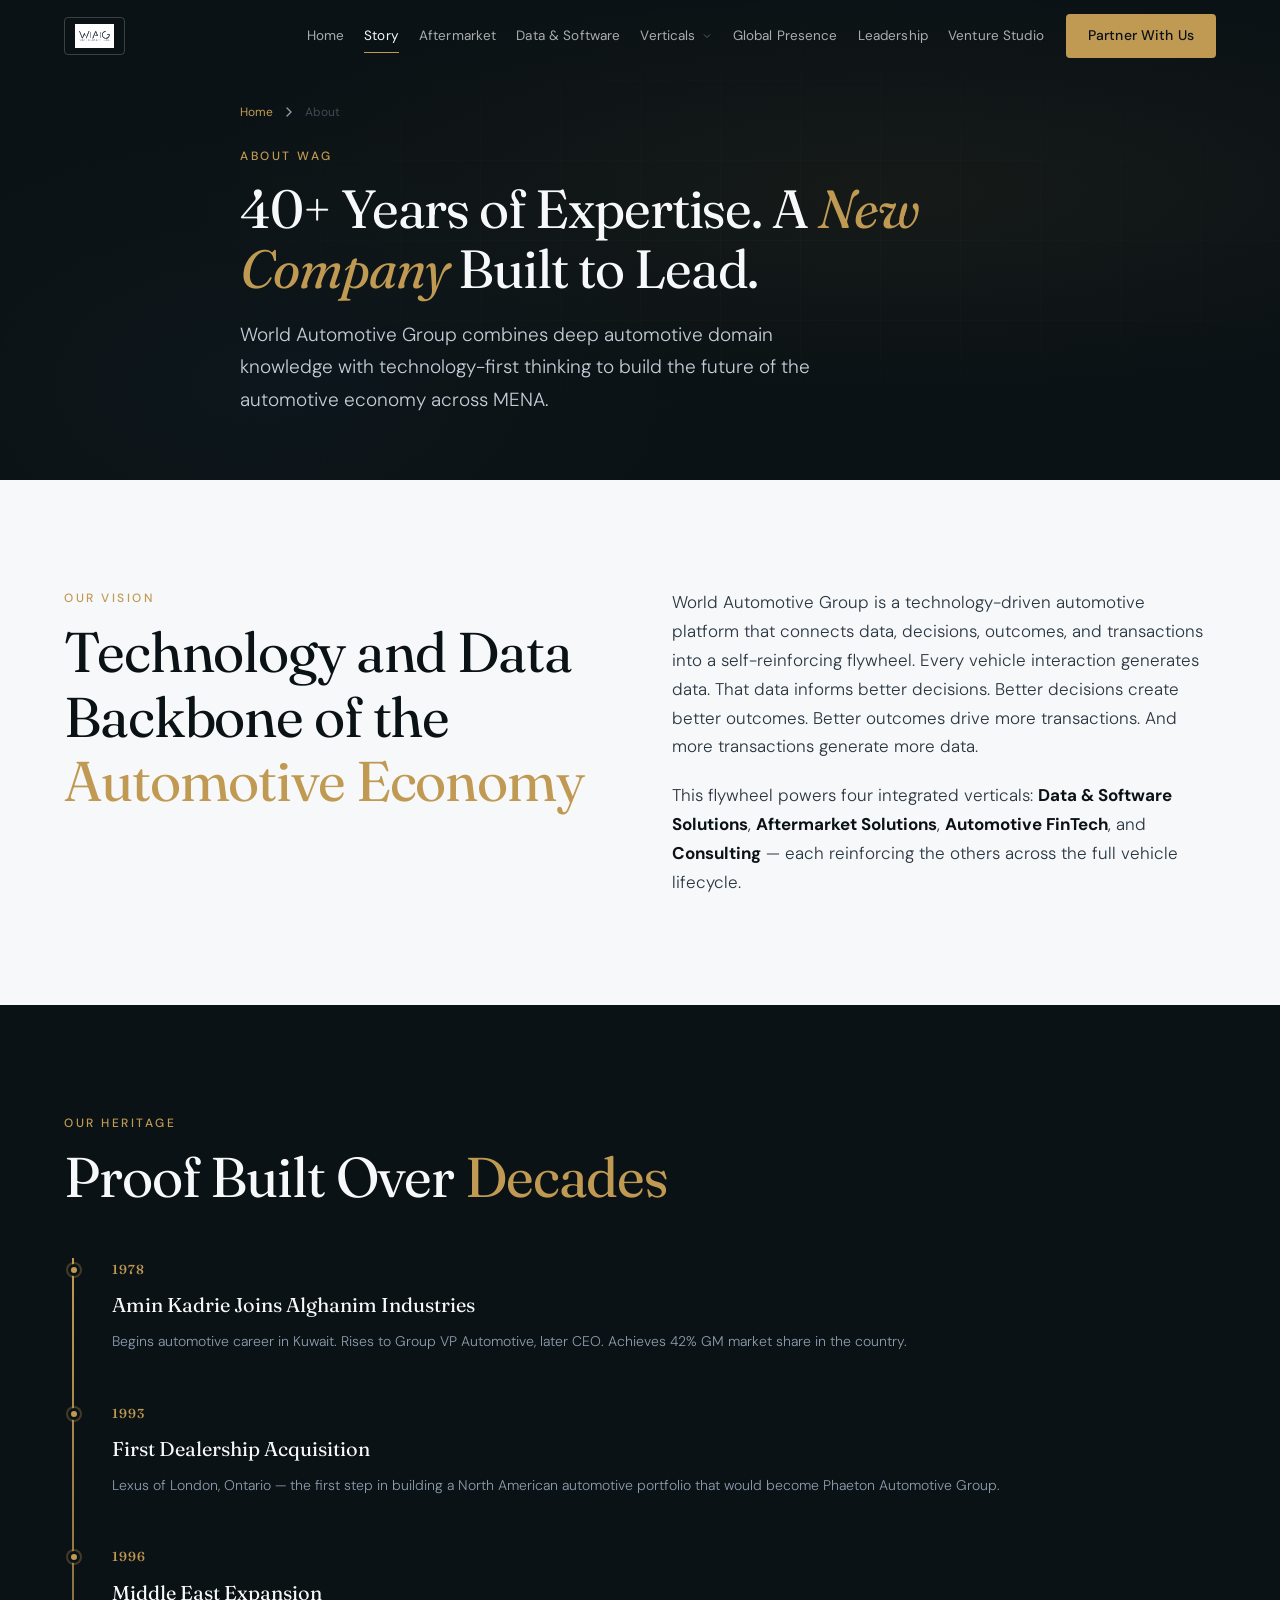
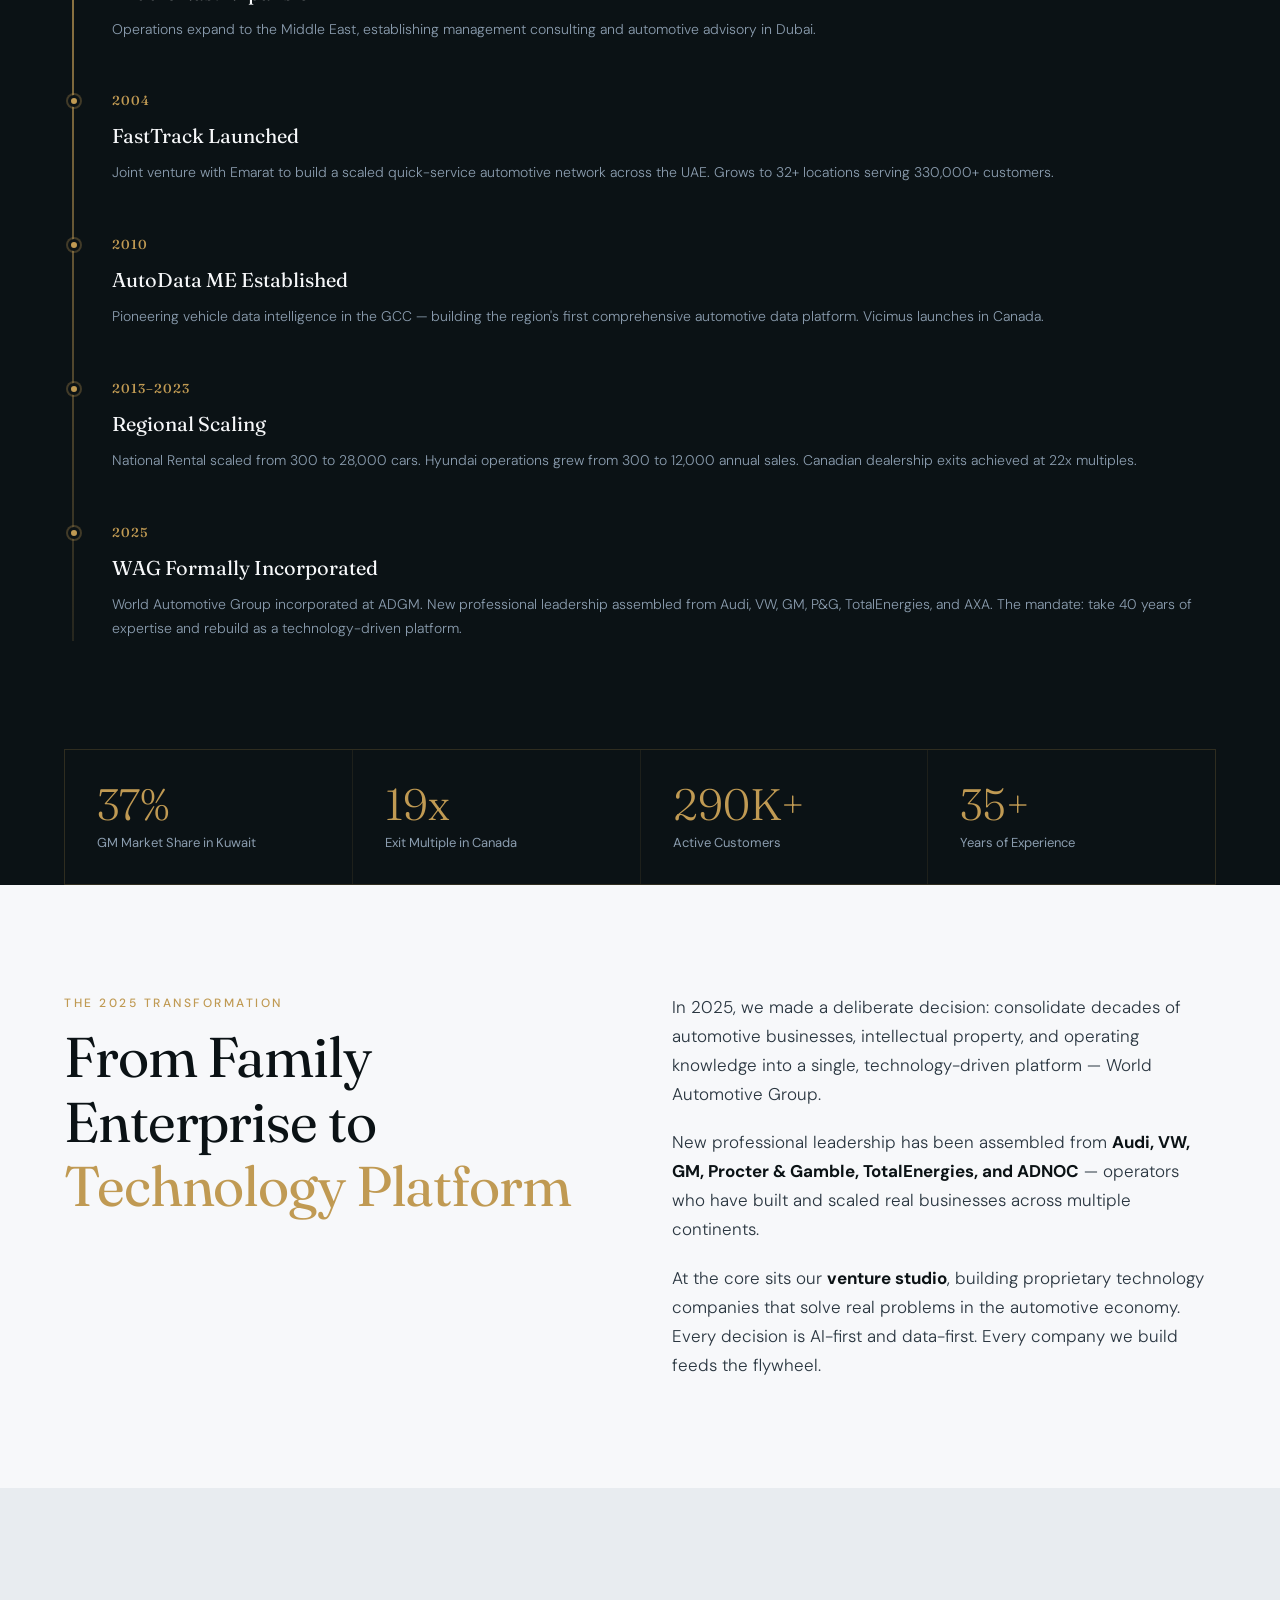
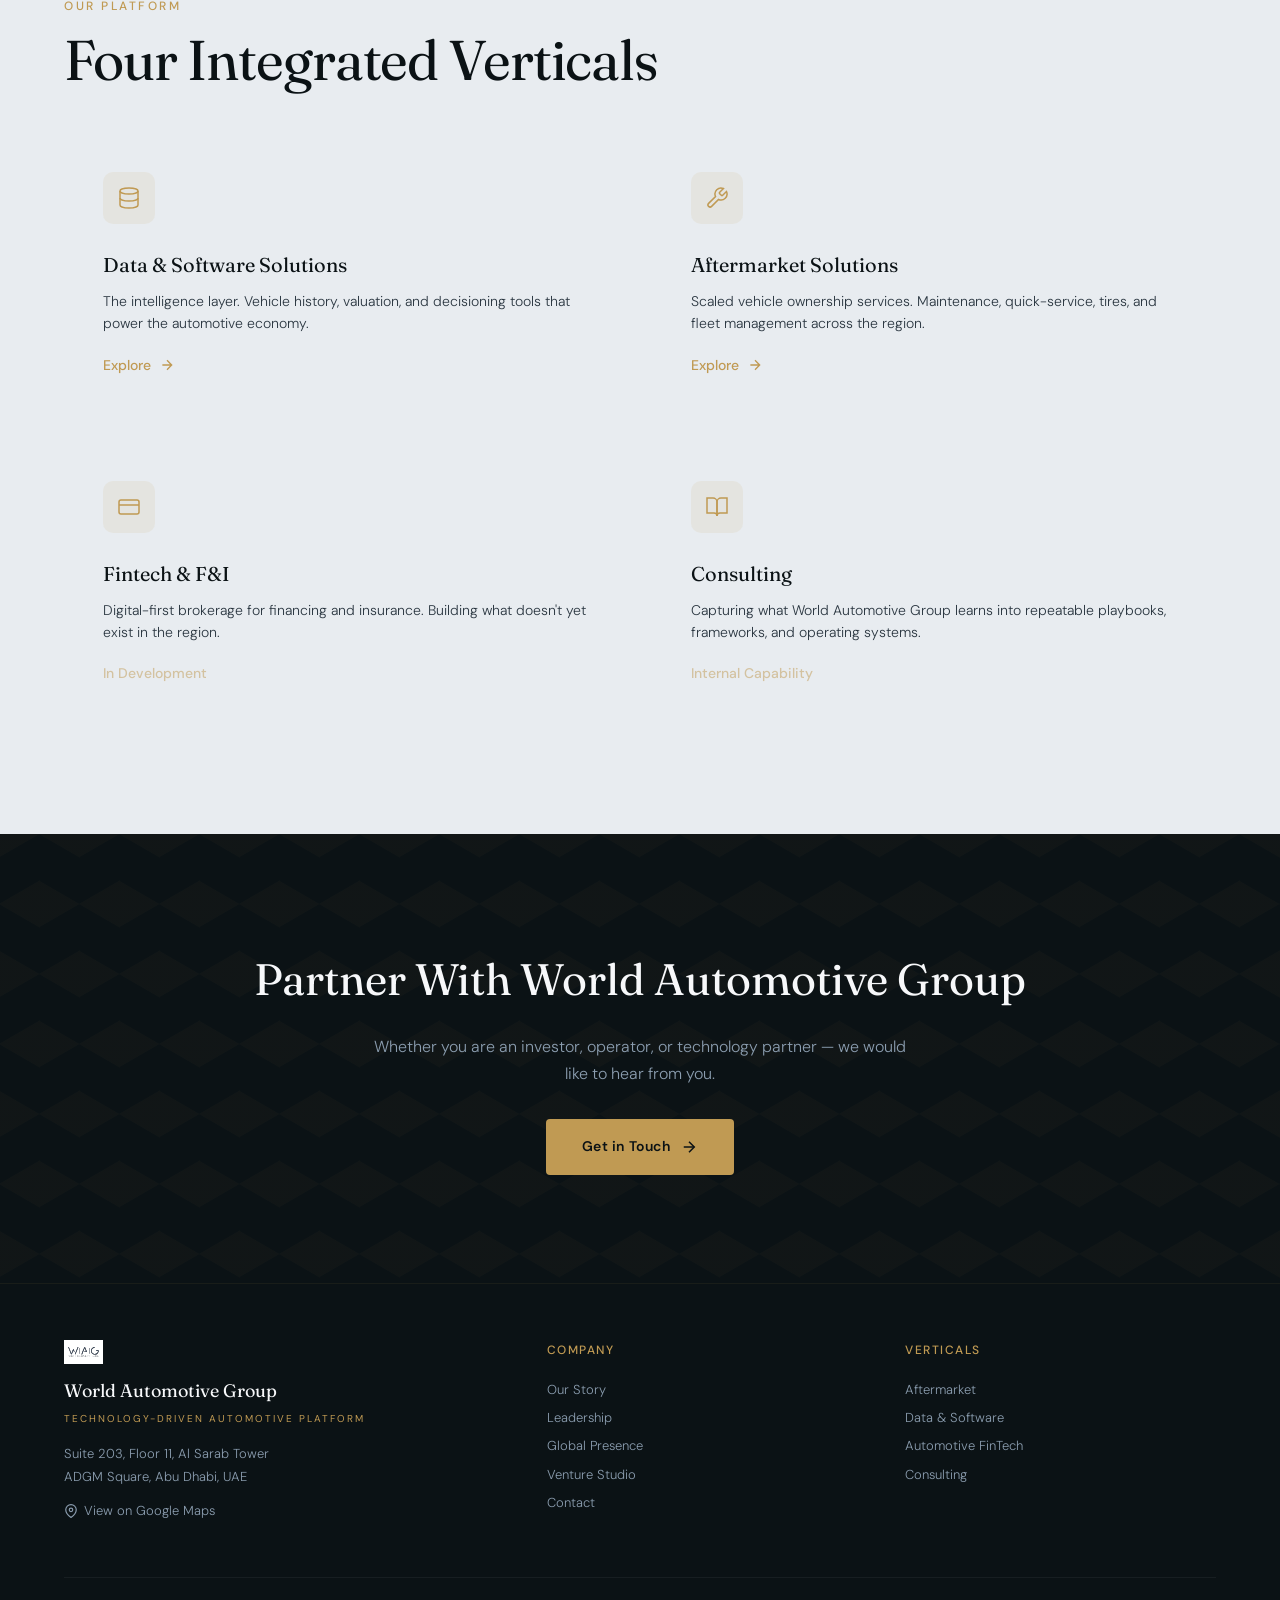
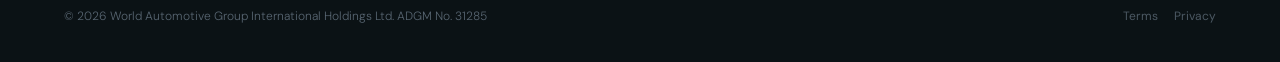
==== commit 8f8aee3b: "Add Vercel Analytics to all pages - Add Vercel Analytics script snippet to all 12 HTML pages - Uses " ====
--- a/about.html
+++ b/about.html
@@ -342,5 +342,11 @@
 </footer>
 
   <script src="script.js"></script>
+
+<!-- Vercel Analytics -->
+<script>
+  window.va = window.va || function () { (window.vaq = window.vaq || []).push(arguments); };
+</script>
+<script defer src="/_vercel/insights/script.js"></script>
 </body>
 </html>
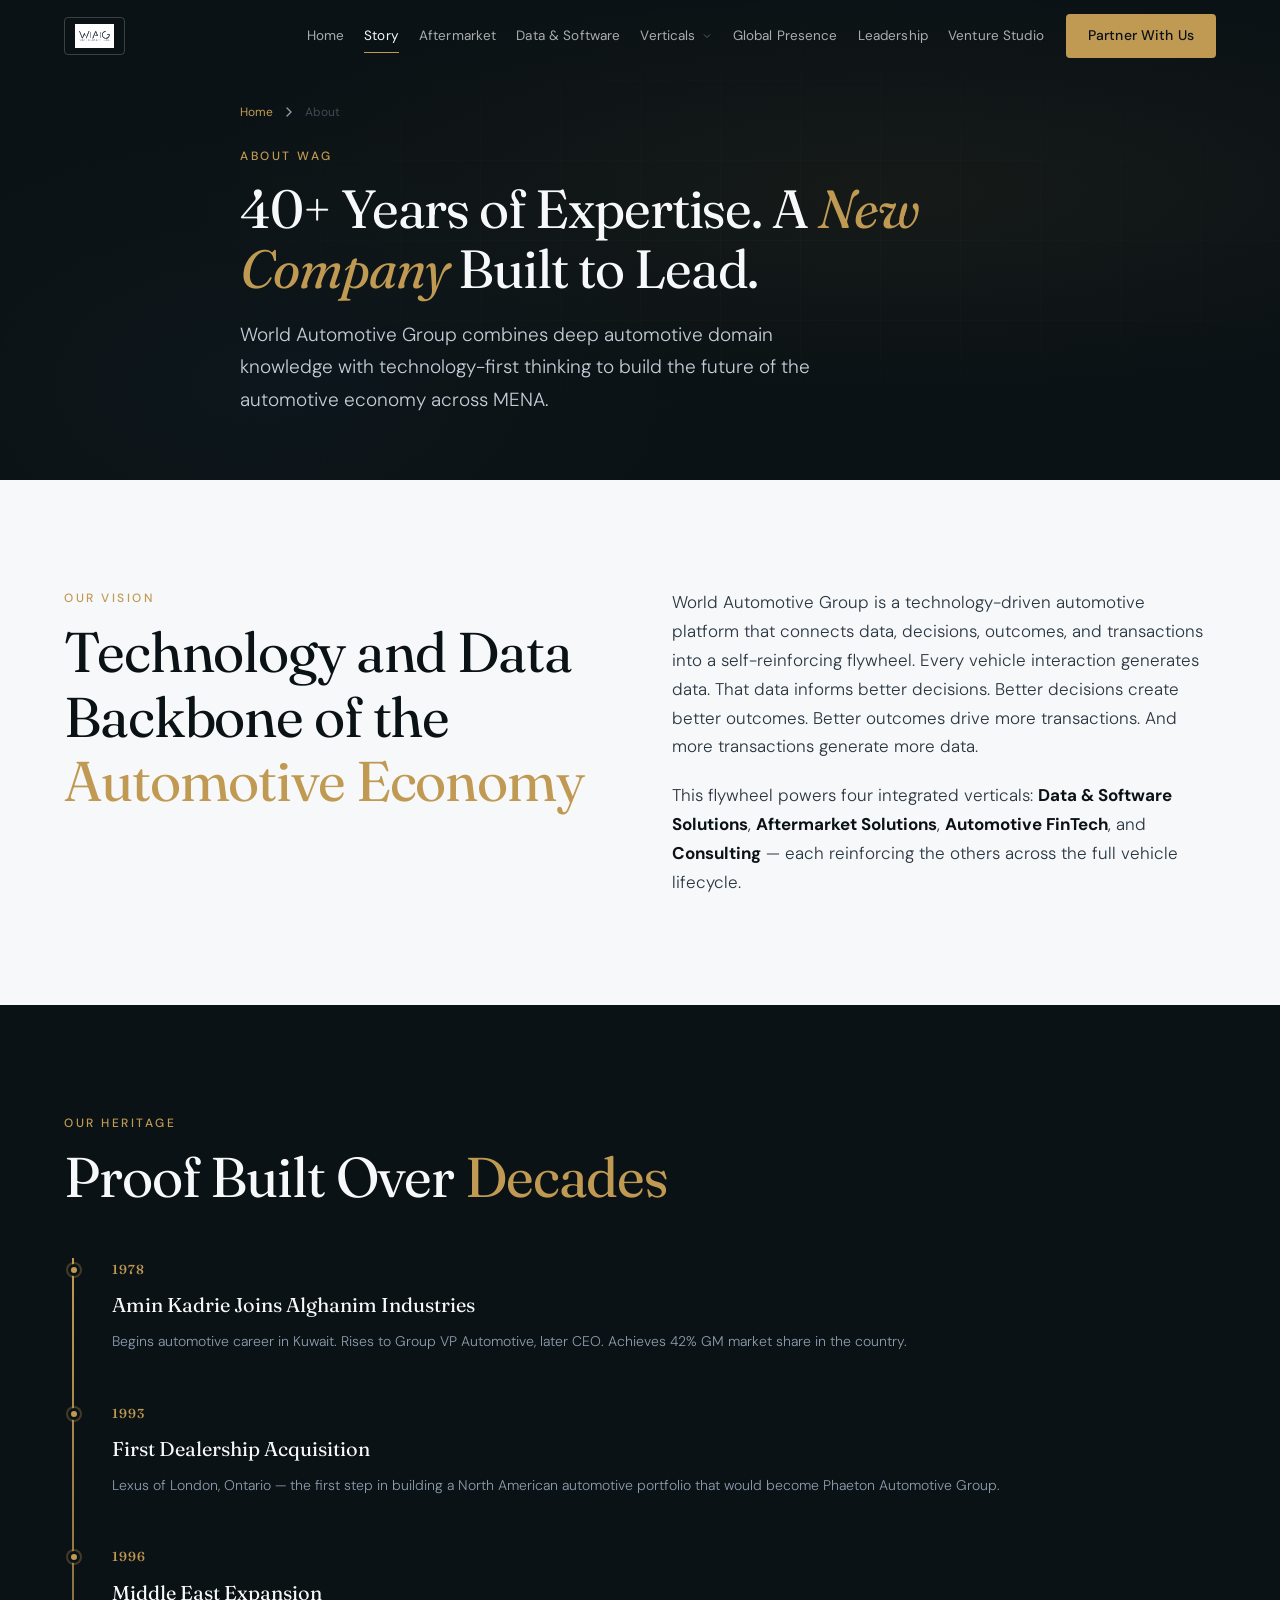
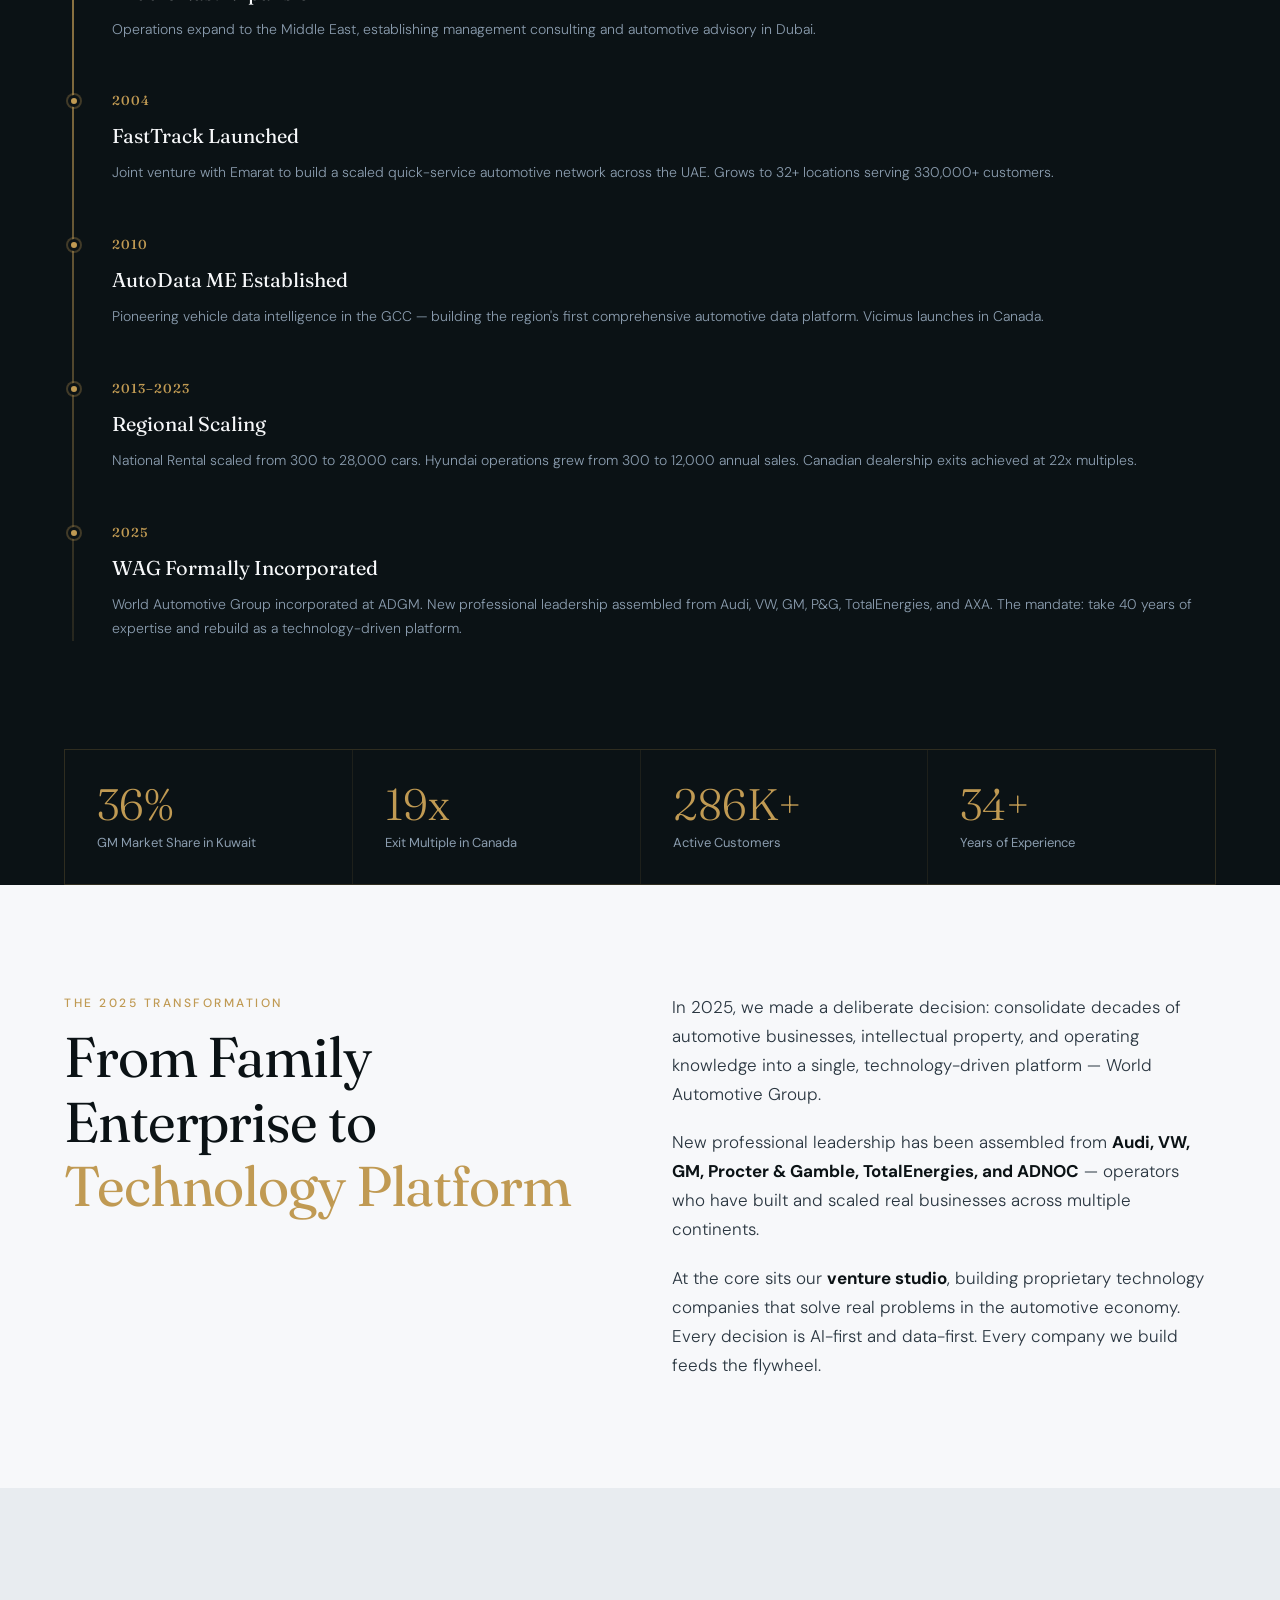
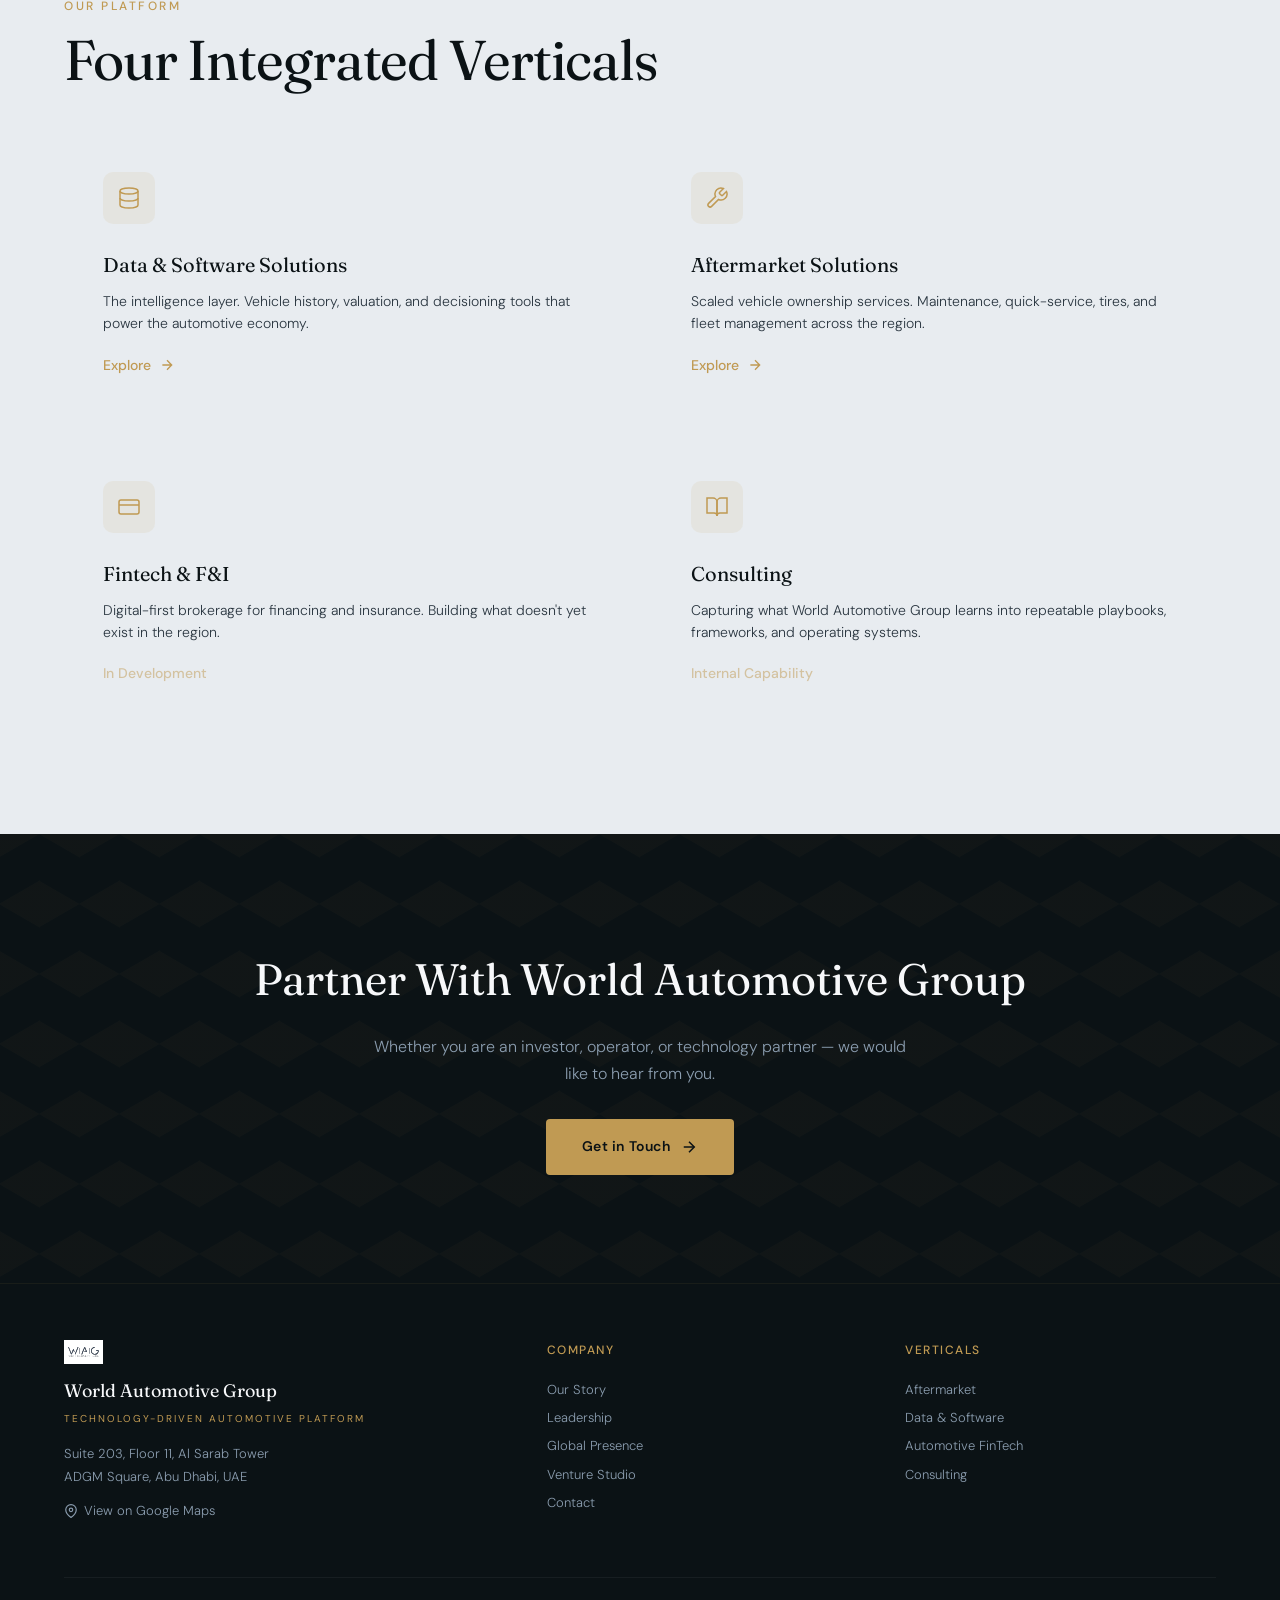
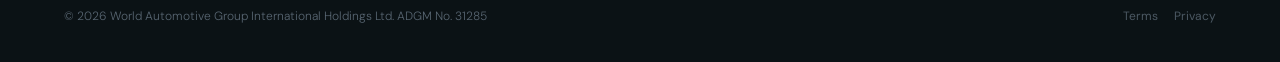
==== commit 5c64baf2: "Add Vercel Speed Insights to all pages - Add Speed Insights script snippet to all 12 HTML pages - Us" ====
--- a/about.html
+++ b/about.html
@@ -348,5 +348,10 @@
   window.va = window.va || function () { (window.vaq = window.vaq || []).push(arguments); };
 </script>
 <script defer src="/_vercel/insights/script.js"></script>
+<script>
+  window.si = window.si || function () { (window.siq = window.siq || []).push(arguments); };
+</script>
+<script defer src="/_vercel/speed-insights/script.js"></script>
+
 </body>
 </html>
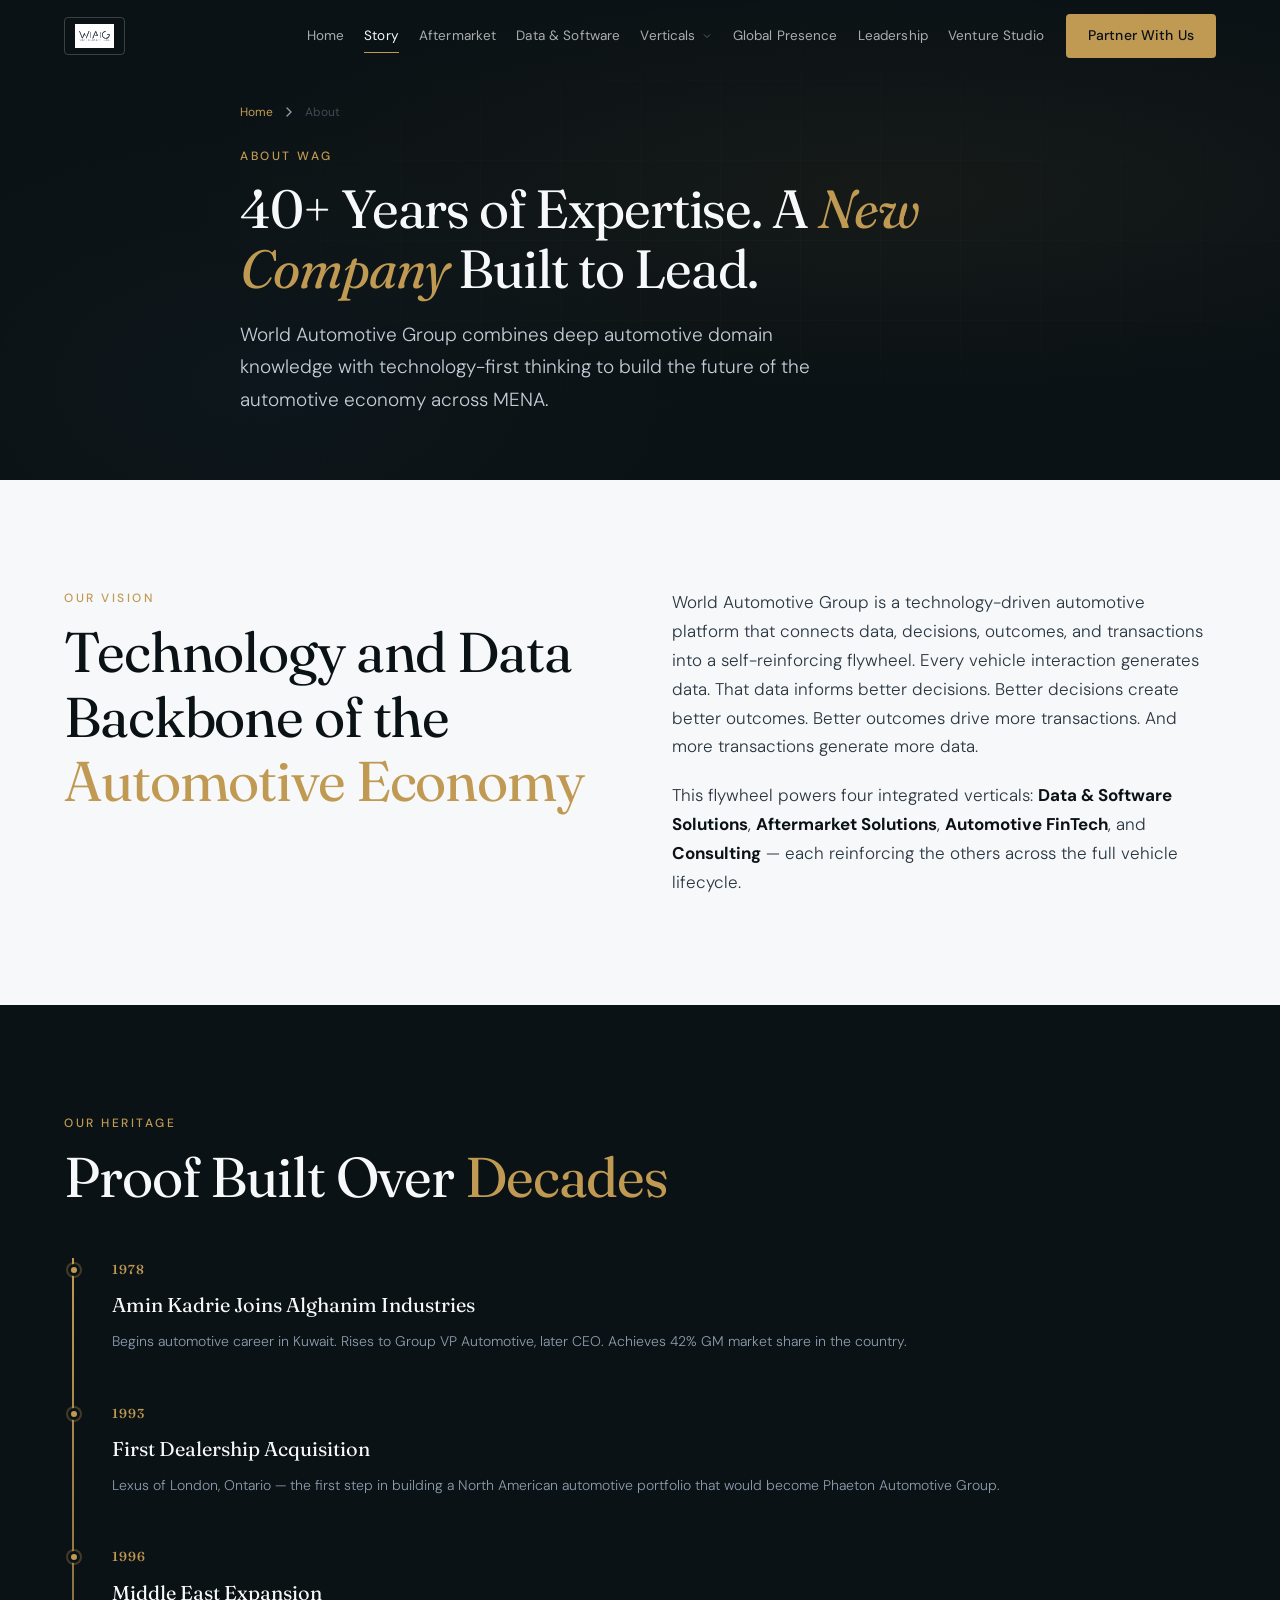
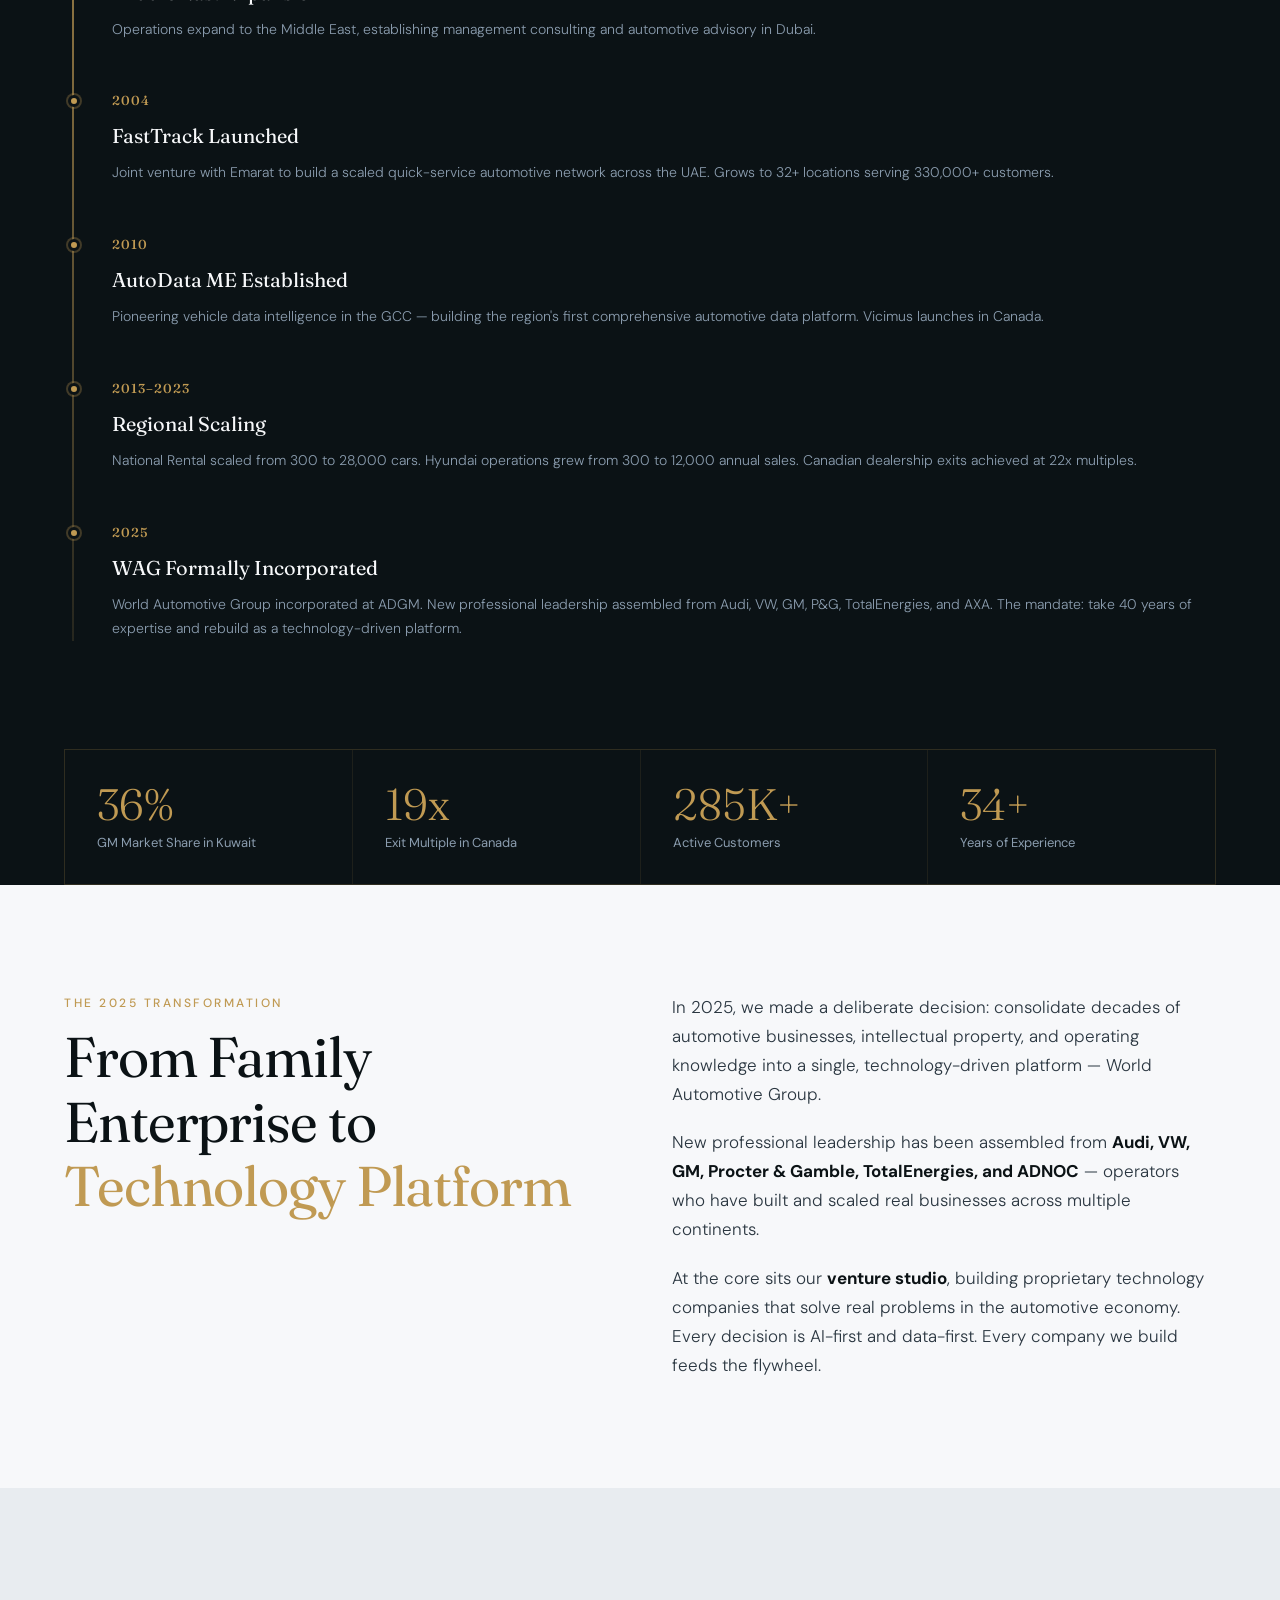
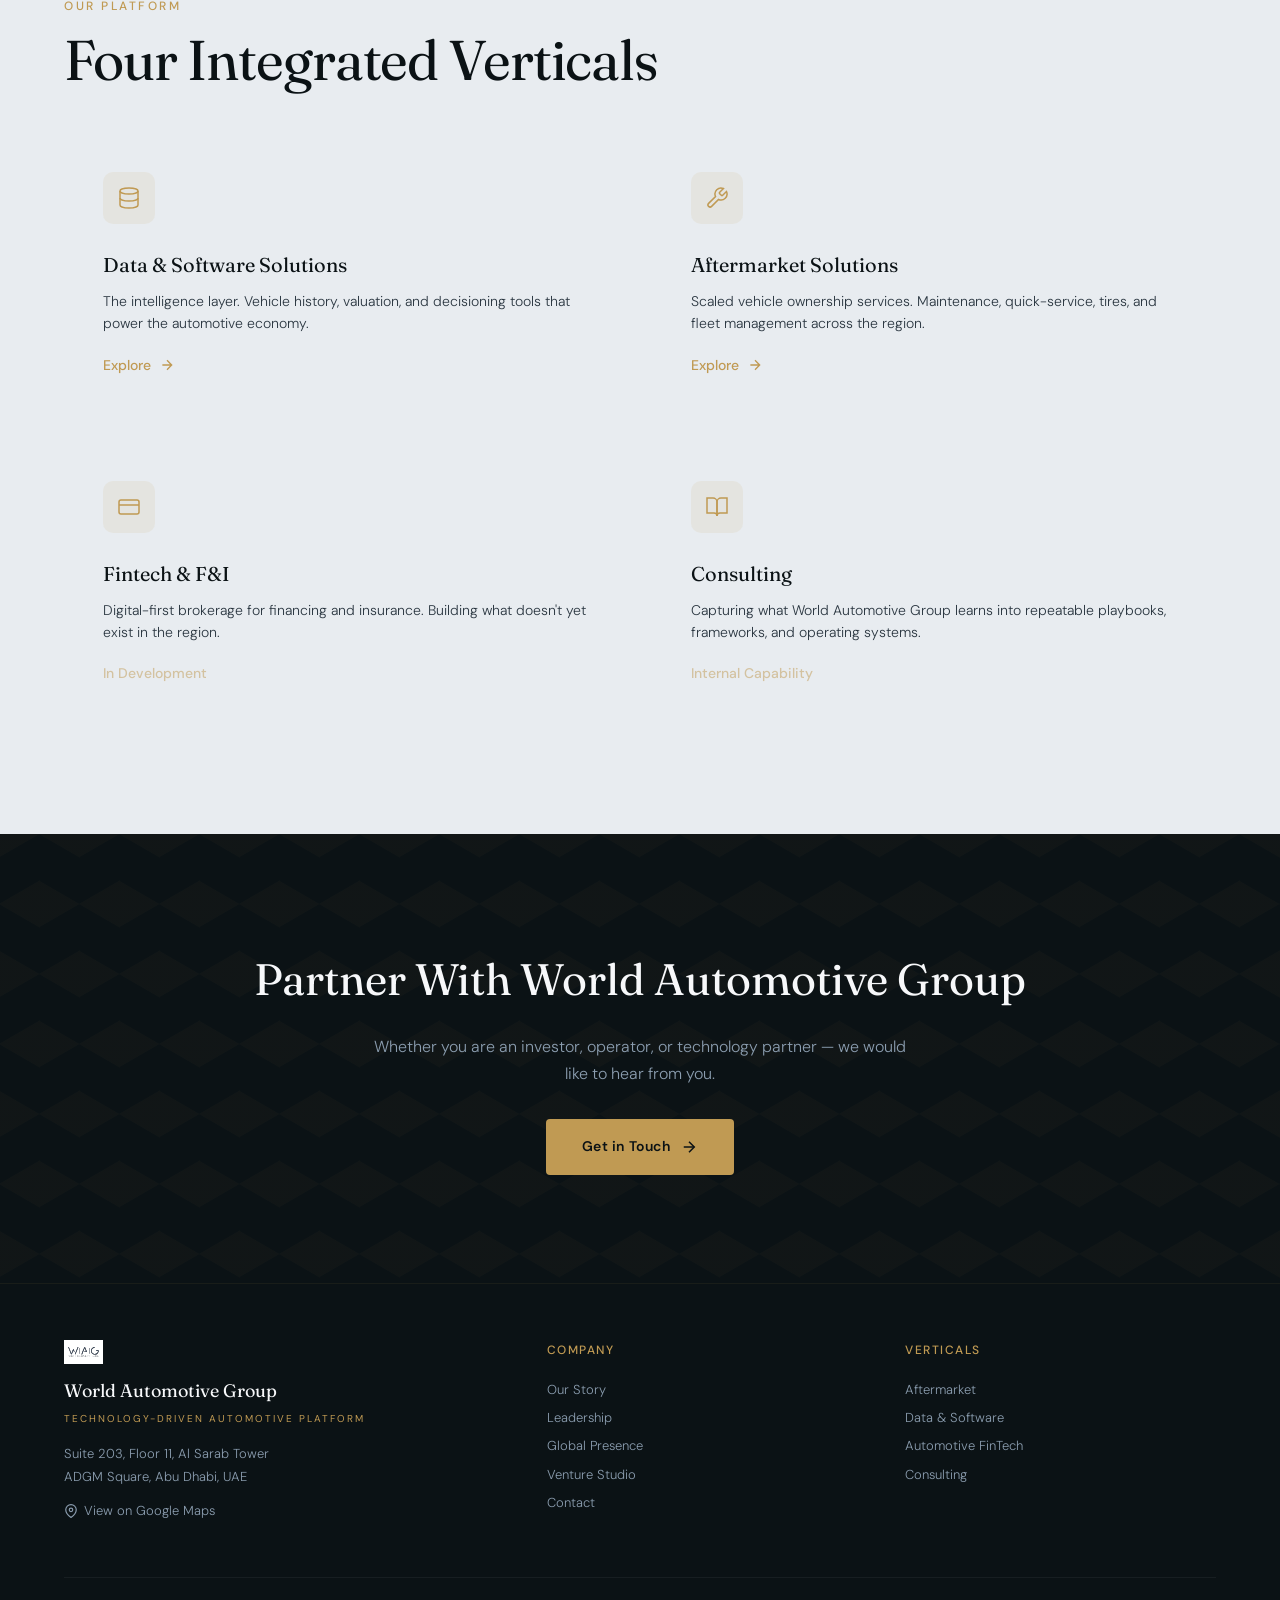
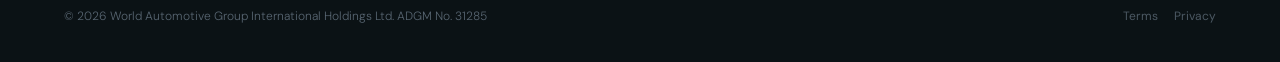
==== commit db577e55: "Comprehensive SEO overhaul: traditional + AI/LLM optimization Technical SEO: - Add robots.txt allowi" ====
--- a/about.html
+++ b/about.html
@@ -4,8 +4,10 @@
   <meta charset="UTF-8">
   <link rel="icon" href="favicon.svg" type="image/svg+xml">
     <meta name="viewport" content="width=device-width, initial-scale=1.0">
+<meta name="theme-color" content="#0B1215">
   <title>About WAG | World Automotive Group</title>
   <meta name="description" content="40+ years of automotive expertise. A new company built to lead the automotive economy across MENA and North America.">
+<link rel="canonical" href="https://worldauto.group/about.html">
   <link rel="preconnect" href="https://fonts.googleapis.com">
   <link rel="preconnect" href="https://fonts.gstatic.com" crossorigin>
   <link href="https://fonts.googleapis.com/css2?family=DM+Sans:ital,opsz,wght@0,9..40,300;0,9..40,400;0,9..40,500;0,9..40,600;1,9..40,300;1,9..40,400&family=Fraunces:ital,opsz,wght@0,9..144,300;0,9..144,400;0,9..144,500;0,9..144,600;0,9..144,700;1,9..144,300;1,9..144,400&display=swap" rel="stylesheet">
@@ -76,6 +78,40 @@
     .timeline-item::before { left: -32px; }
   }
   </style>
+
+<!-- Open Graph / Social -->
+<meta property="og:type" content="website">
+<meta property="og:site_name" content="World Automotive Group">
+<meta property="og:title" content="Our Story — World Automotive Group">
+<meta property="og:description" content="40+ years of automotive expertise. A new company built to lead the automotive economy across MENA and North America.">
+<meta property="og:url" content="https://worldauto.group/about.html">
+<meta property="og:image" content="https://worldauto.group/og-image.png">
+<meta name="twitter:card" content="summary_large_image">
+<meta name="twitter:title" content="Our Story — World Automotive Group">
+<meta name="twitter:description" content="40+ years of automotive expertise. A new company built to lead the automotive economy across MENA and North America.">
+<meta name="twitter:image" content="https://worldauto.group/og-image.png">
+
+<!-- Structured Data -->
+<script type="application/ld+json">
+{
+  "@context": "https://schema.org",
+  "@type": "BreadcrumbList",
+  "itemListElement": [
+    {
+      "@type": "ListItem",
+      "position": 1,
+      "name": "Home",
+      "item": "https://worldauto.group"
+    },
+    {
+      "@type": "ListItem",
+      "position": 2,
+      "name": "Our Story",
+      "item": "https://worldauto.group/about.html"
+    }
+  ]
+}
+</script>
 </head>
 <body>
 
@@ -341,7 +377,7 @@
   </div>
 </footer>
 
-  <script src="script.js"></script>
+  <script defer src="script.js"></script>
 
 <!-- Vercel Analytics -->
 <script>
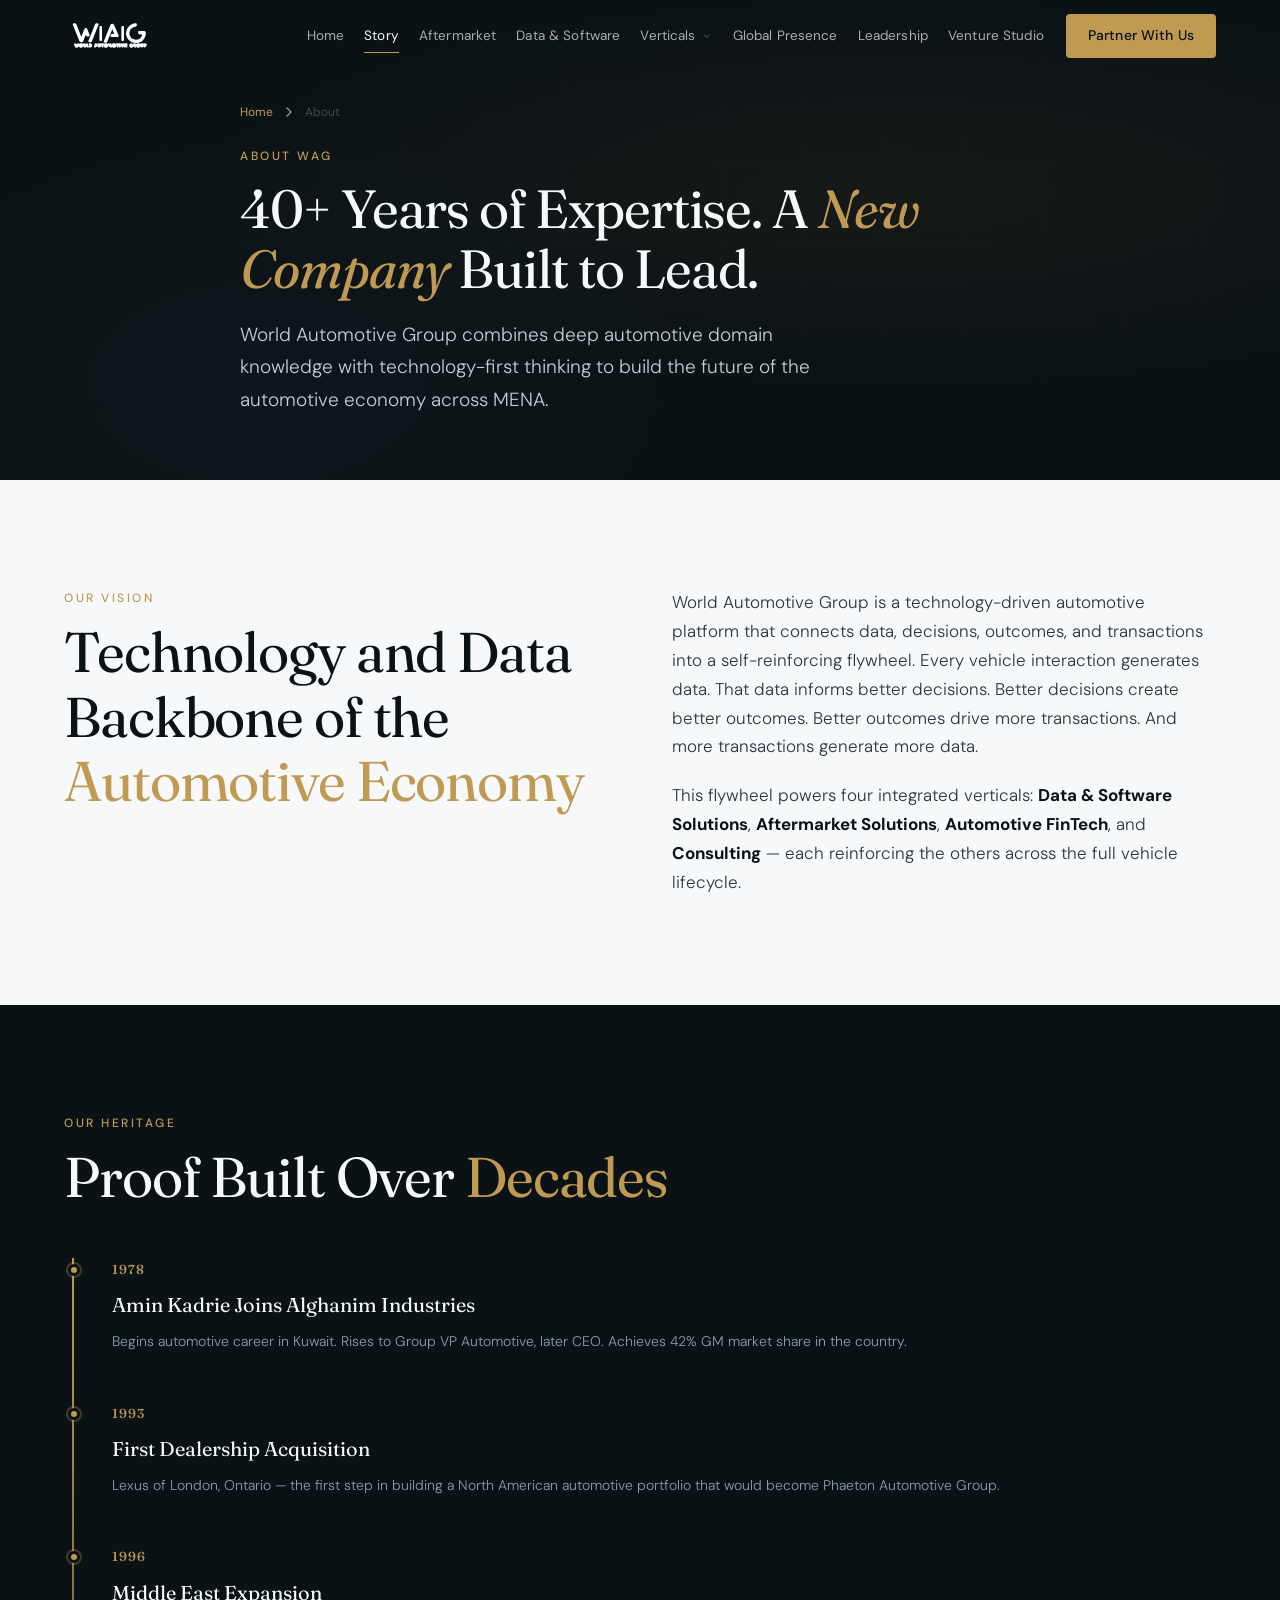
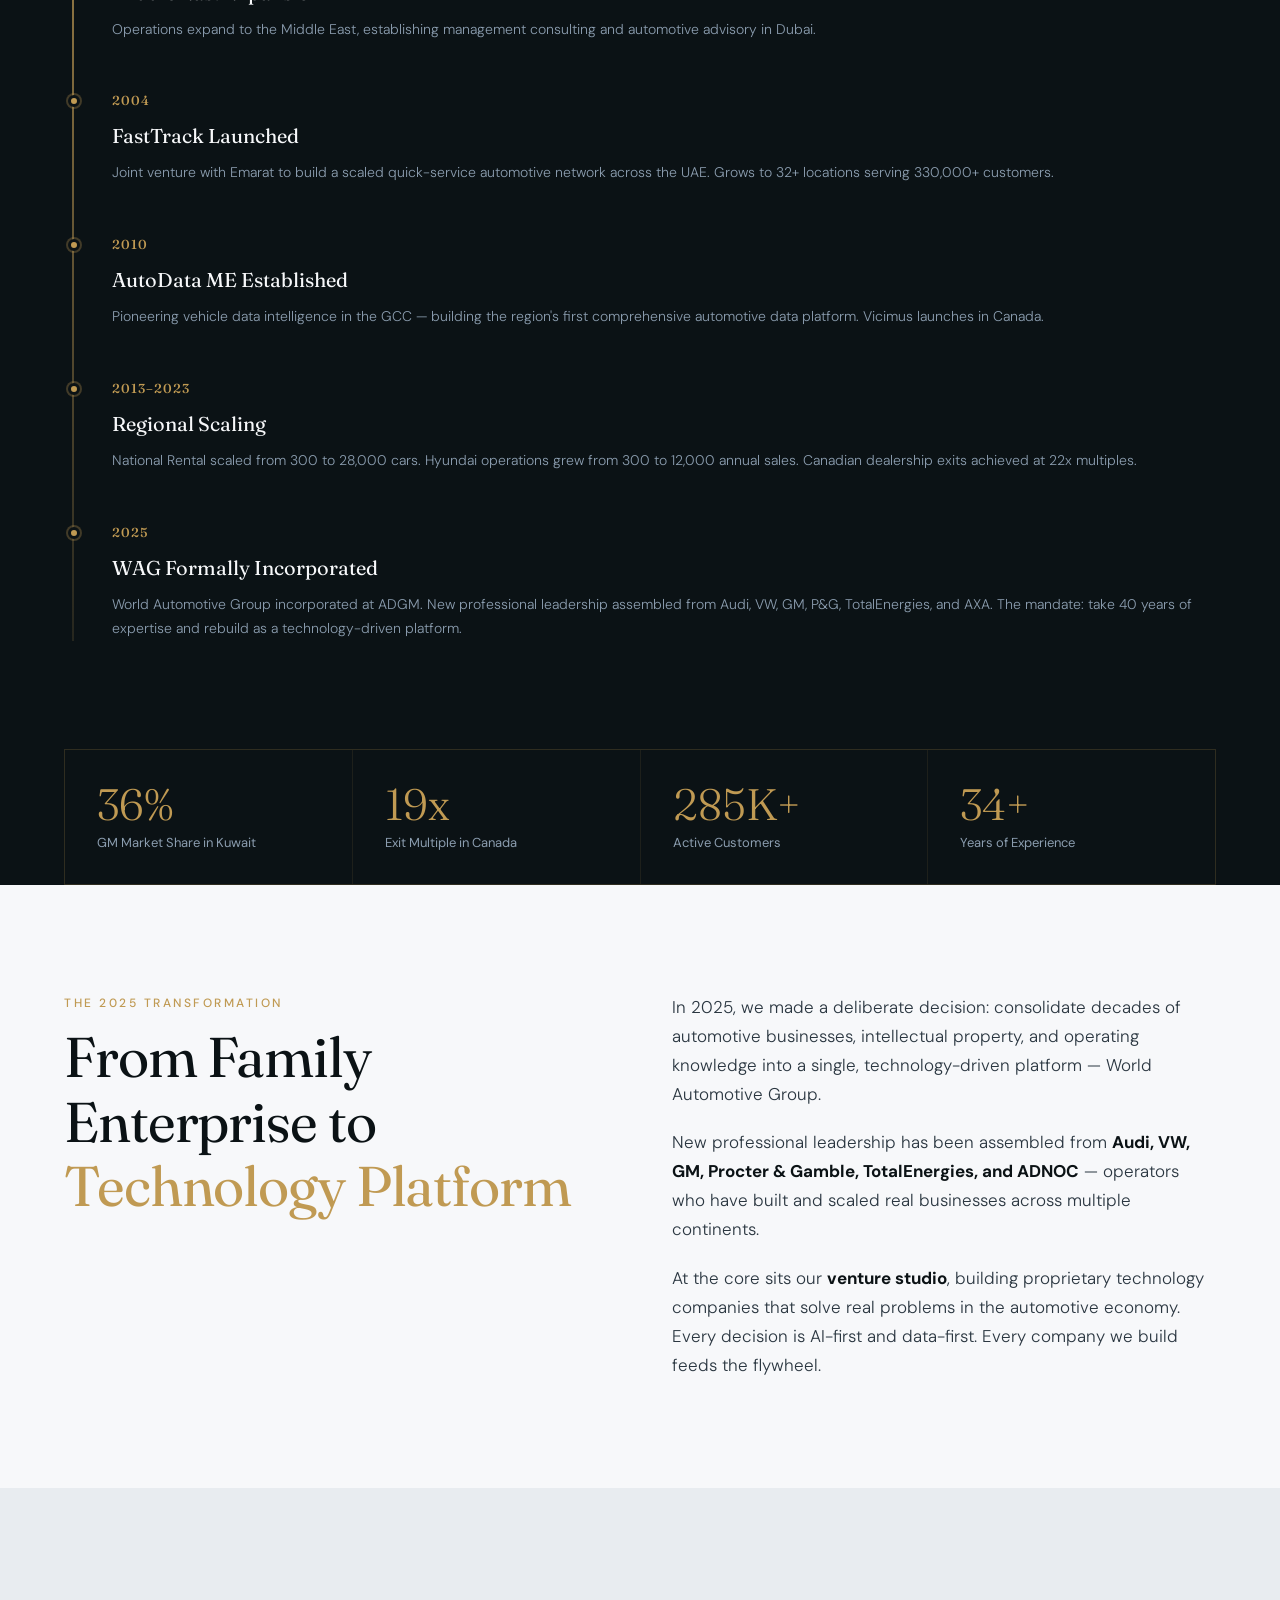
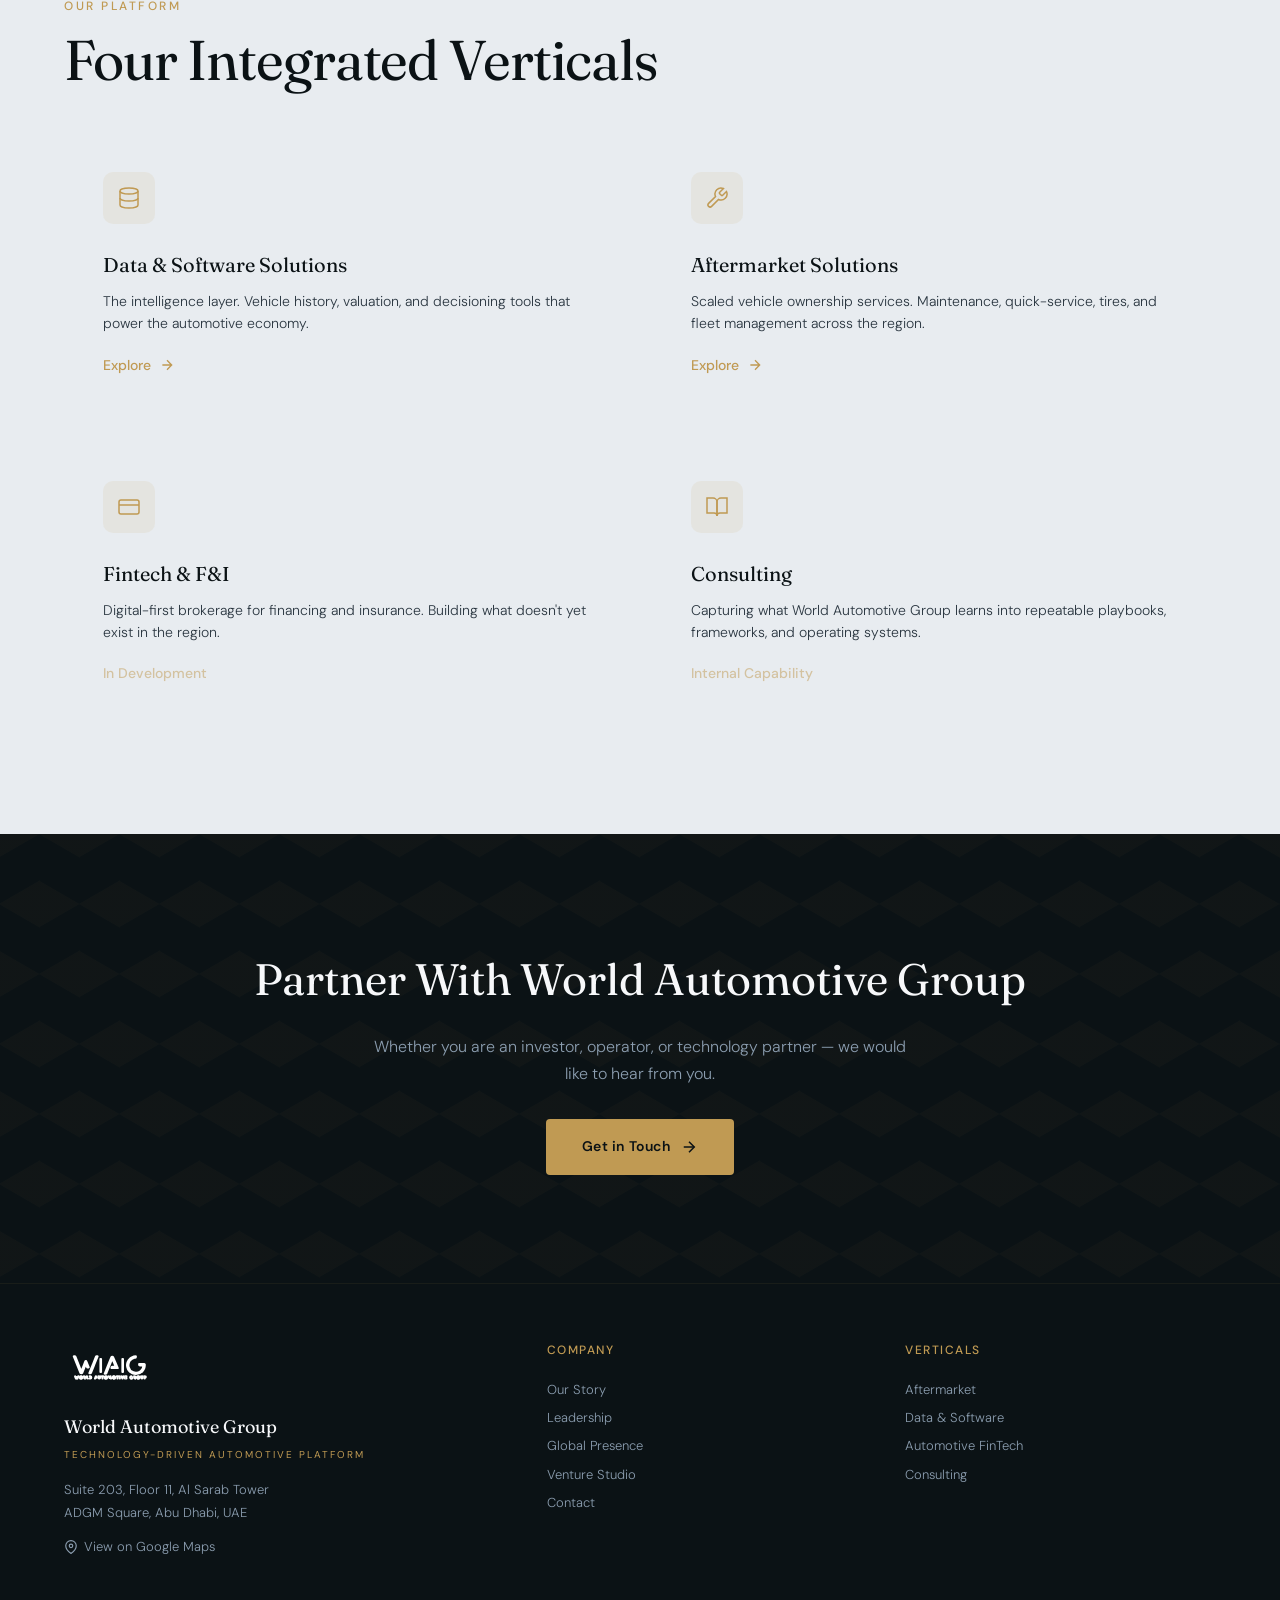
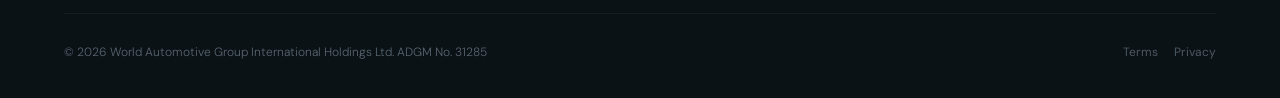
==== commit 608e9973: "Harden accessibility across all pages - Add skip-to-content link and <main> landmark on all 12 pages" ====
--- a/about.html
+++ b/about.html
@@ -114,6 +114,7 @@
 </script>
 </head>
 <body>
+<a href="#main" class="skip-link">Skip to content</a>
 
   <!-- Navigation -->
   <div class="scroll-progress" id="scrollProgress"></div>
@@ -122,14 +123,14 @@
       <a href="index.html" class="nav-logo">
         <img src="wag-logo.svg" alt="World Automotive Group" class="nav-logo-img">
       </a>
-      <button class="nav-toggle" id="navToggle"><span></span><span></span><span></span></button>
+      <button class="nav-toggle" id="navToggle" aria-label="Open menu" aria-expanded="false"><span></span><span></span><span></span></button>
     <div class="nav-links" id="navLinks">
       <a href="index.html">Home</a>
       <a href="about.html">Story</a>
       <a href="aftermarket.html">Aftermarket</a>
       <a href="data-software.html">Data &amp; Software</a>
       <div class="nav-dropdown">
-        <button class="nav-dropdown-toggle">Verticals <svg width="12" height="12" viewBox="0 0 24 24" fill="none" stroke="currentColor" stroke-width="2"><polyline points="6 9 12 15 18 9"/></svg></button>
+        <button class="nav-dropdown-toggle" aria-haspopup="true" aria-expanded="false">Verticals <svg width="12" height="12" viewBox="0 0 24 24" fill="none" stroke="currentColor" stroke-width="2"><polyline points="6 9 12 15 18 9"/></svg></button>
         <div class="nav-dropdown-menu">
           <a href="aftermarket.html">Aftermarket</a>
           <a href="data-software.html">Data &amp; Software</a>
@@ -145,6 +146,7 @@
     </div>
   </nav>
   <div class="nav-overlay" id="navOverlay"></div>
+<main id="main">
 
   <!-- Page Hero -->
   <section class="page-hero">
@@ -334,6 +336,7 @@
   </section>
 
   <!-- Footer -->
+</main>
 <footer class="footer">
   <div class="container">
     <div class="footer-grid">
--- a/styles.css
+++ b/styles.css
@@ -5,6 +5,25 @@
    ═══════════════════════════════════════════════════════════════ */
 
 *, *::before, *::after { margin: 0; padding: 0; box-sizing: border-box; }
+
+/* ═══════ SKIP LINK ═══════ */
+.skip-link {
+  position: absolute;
+  top: -100%;
+  left: 16px;
+  z-index: 10000;
+  padding: 12px 24px;
+  background: var(--gold);
+  color: var(--coal);
+  font-size: 14px;
+  font-weight: 600;
+  border-radius: 0 0 6px 6px;
+  text-decoration: none;
+  transition: top 0.2s;
+}
+.skip-link:focus {
+  top: 0;
+}
 
 :root {
   --coal: #0B1215;
@@ -47,6 +66,34 @@
 a { color: inherit; text-decoration: none; }
 ul { list-style: none; }
 
+/* ═══════ FOCUS VISIBLE ═══════ */
+:focus-visible {
+  outline: 2px solid var(--gold);
+  outline-offset: 2px;
+}
+a:focus-visible, button:focus-visible, input:focus-visible, select:focus-visible, textarea:focus-visible {
+  outline: 2px solid var(--gold);
+  outline-offset: 2px;
+}
+.btn-primary:focus-visible {
+  outline-color: var(--coal);
+  box-shadow: 0 0 0 4px rgba(192, 154, 83, 0.4);
+}
+
+/* ═══════ REDUCED MOTION ═══════ */
+@media (prefers-reduced-motion: reduce) {
+  *, *::before, *::after {
+    animation-duration: 0.01ms !important;
+    animation-iteration-count: 1 !important;
+    transition-duration: 0.01ms !important;
+    scroll-behavior: auto !important;
+  }
+  .reveal, .reveal-left, .reveal-right, .reveal-scale {
+    opacity: 1 !important;
+    transform: none !important;
+  }
+}
+
 /* ═══════ UTILITY ═══════ */
 .container { max-width: 1280px; margin: 0 auto; padding: 0 clamp(24px, 5vw, 64px); }
 .container-narrow { max-width: 900px; margin: 0 auto; padding: 0 clamp(24px, 5vw, 64px); }
@@ -216,18 +263,18 @@
 
 .nav-logo { display: flex; align-items: center; gap: 14px; }
 .nav-logo-img {
-  height: 24px;
+  height: 56px;
   width: auto;
-  color: var(--white);
+  color: var(--gold-light);
   transition: opacity 0.3s, height 0.4s;
-  padding: 6px 10px;
-  border: 1px solid rgba(255,255,255,0.2);
-  border-radius: 4px;
+  padding: 0;
+  border: none;
+  border-radius: 0;
   box-sizing: content-box;
 }
 .nav.scrolled .nav-logo-img {
-  height: 20px;
-  padding: 5px 8px;
+  height: 44px;
+  padding: 0;
 }
 .nav-logo-text {
   font-family: var(--font-display);
@@ -248,10 +295,10 @@
   display: block;
 }
 .footer-logo-img {
-  height: 24px;
+  height: 56px;
   width: auto;
   color: rgba(255,255,255,0.7);
-  margin-bottom: 12px;
+  margin-bottom: 16px;
 }
 .nav-links { display: flex; align-items: center; gap: 0; }
 .nav-links a {
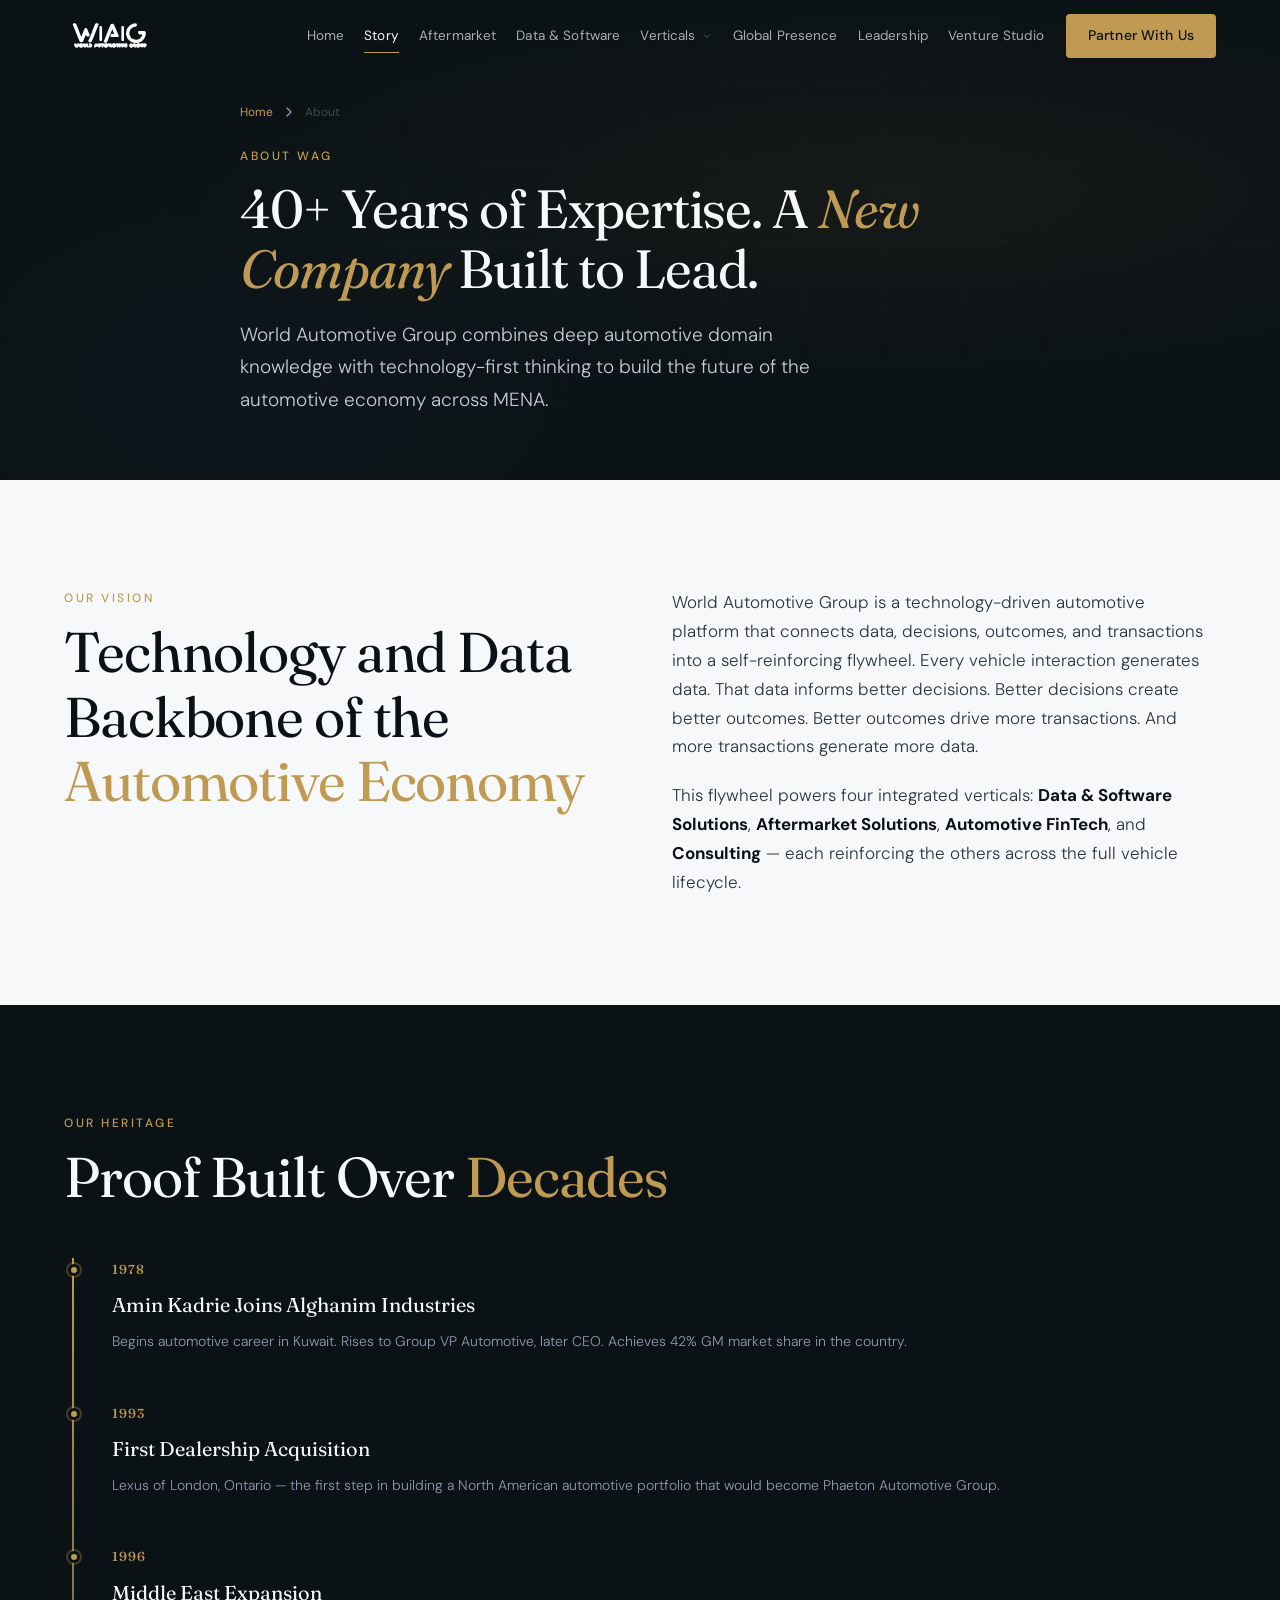
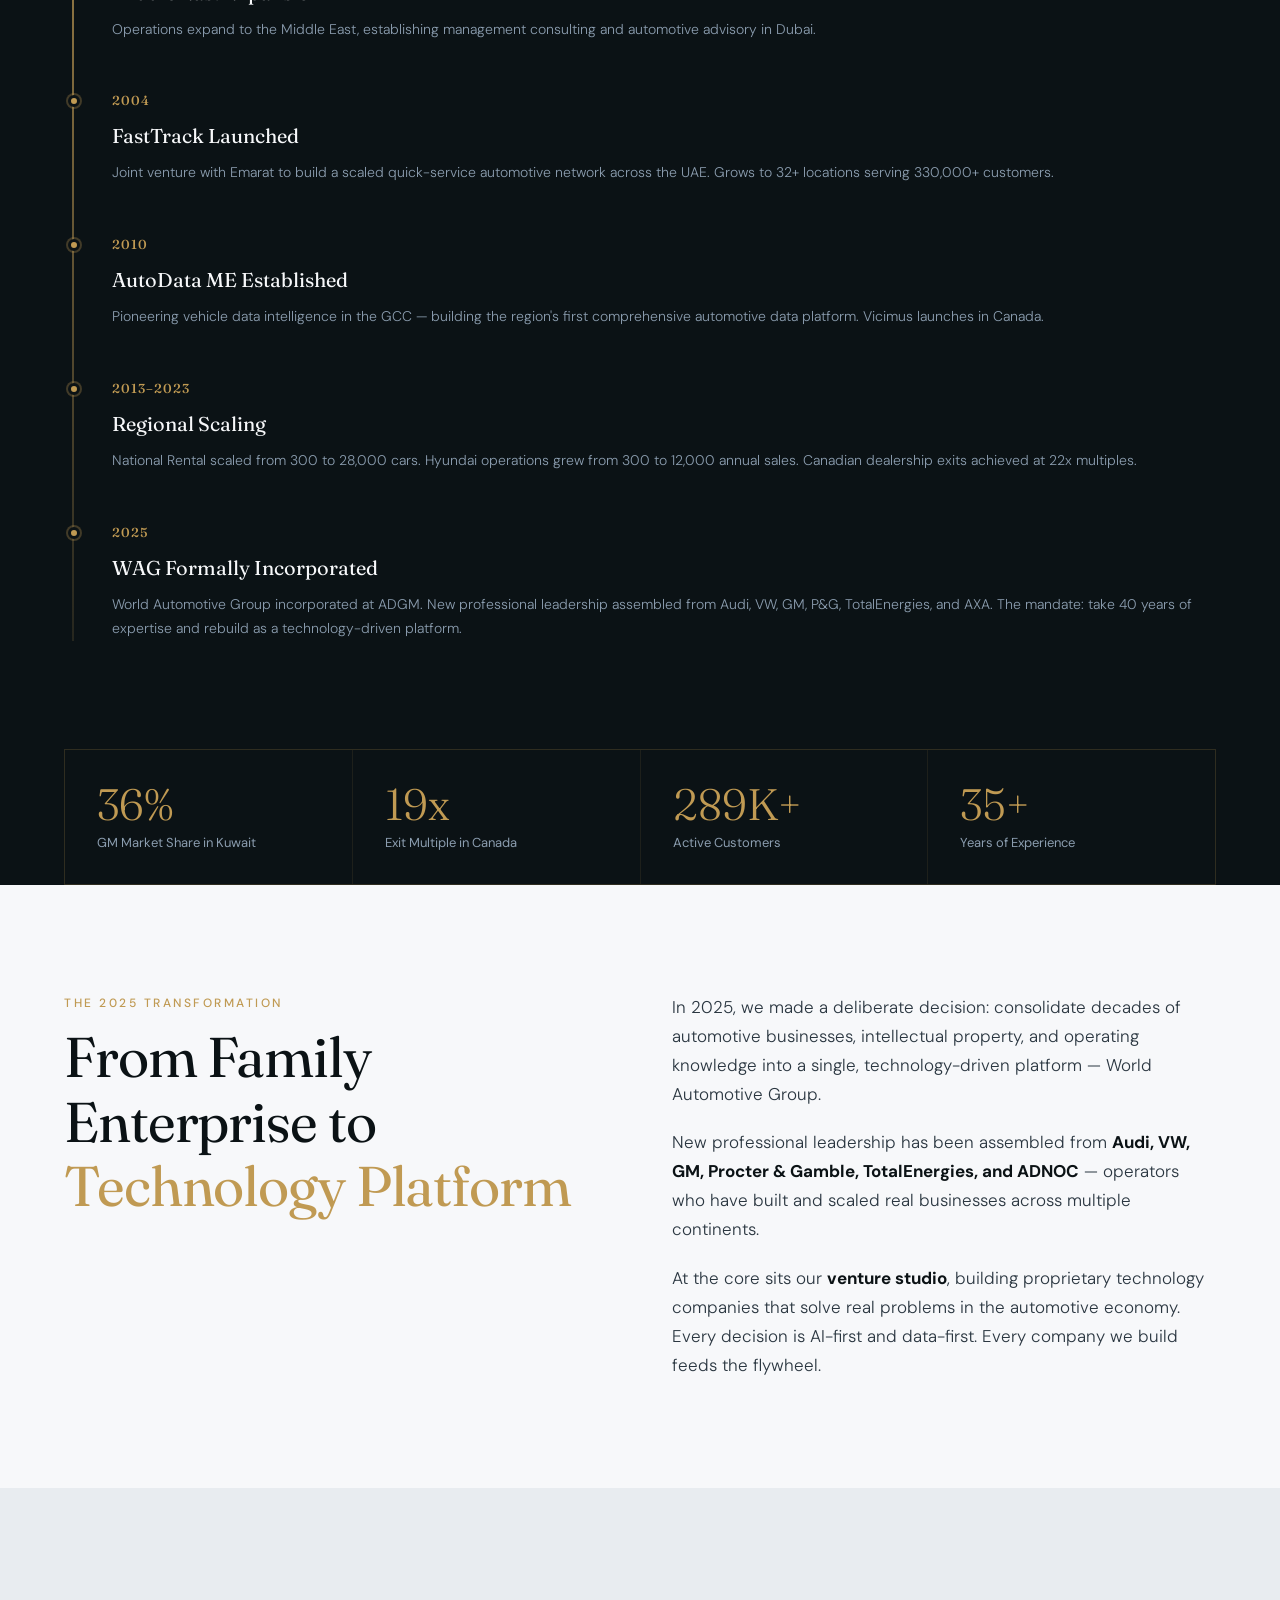
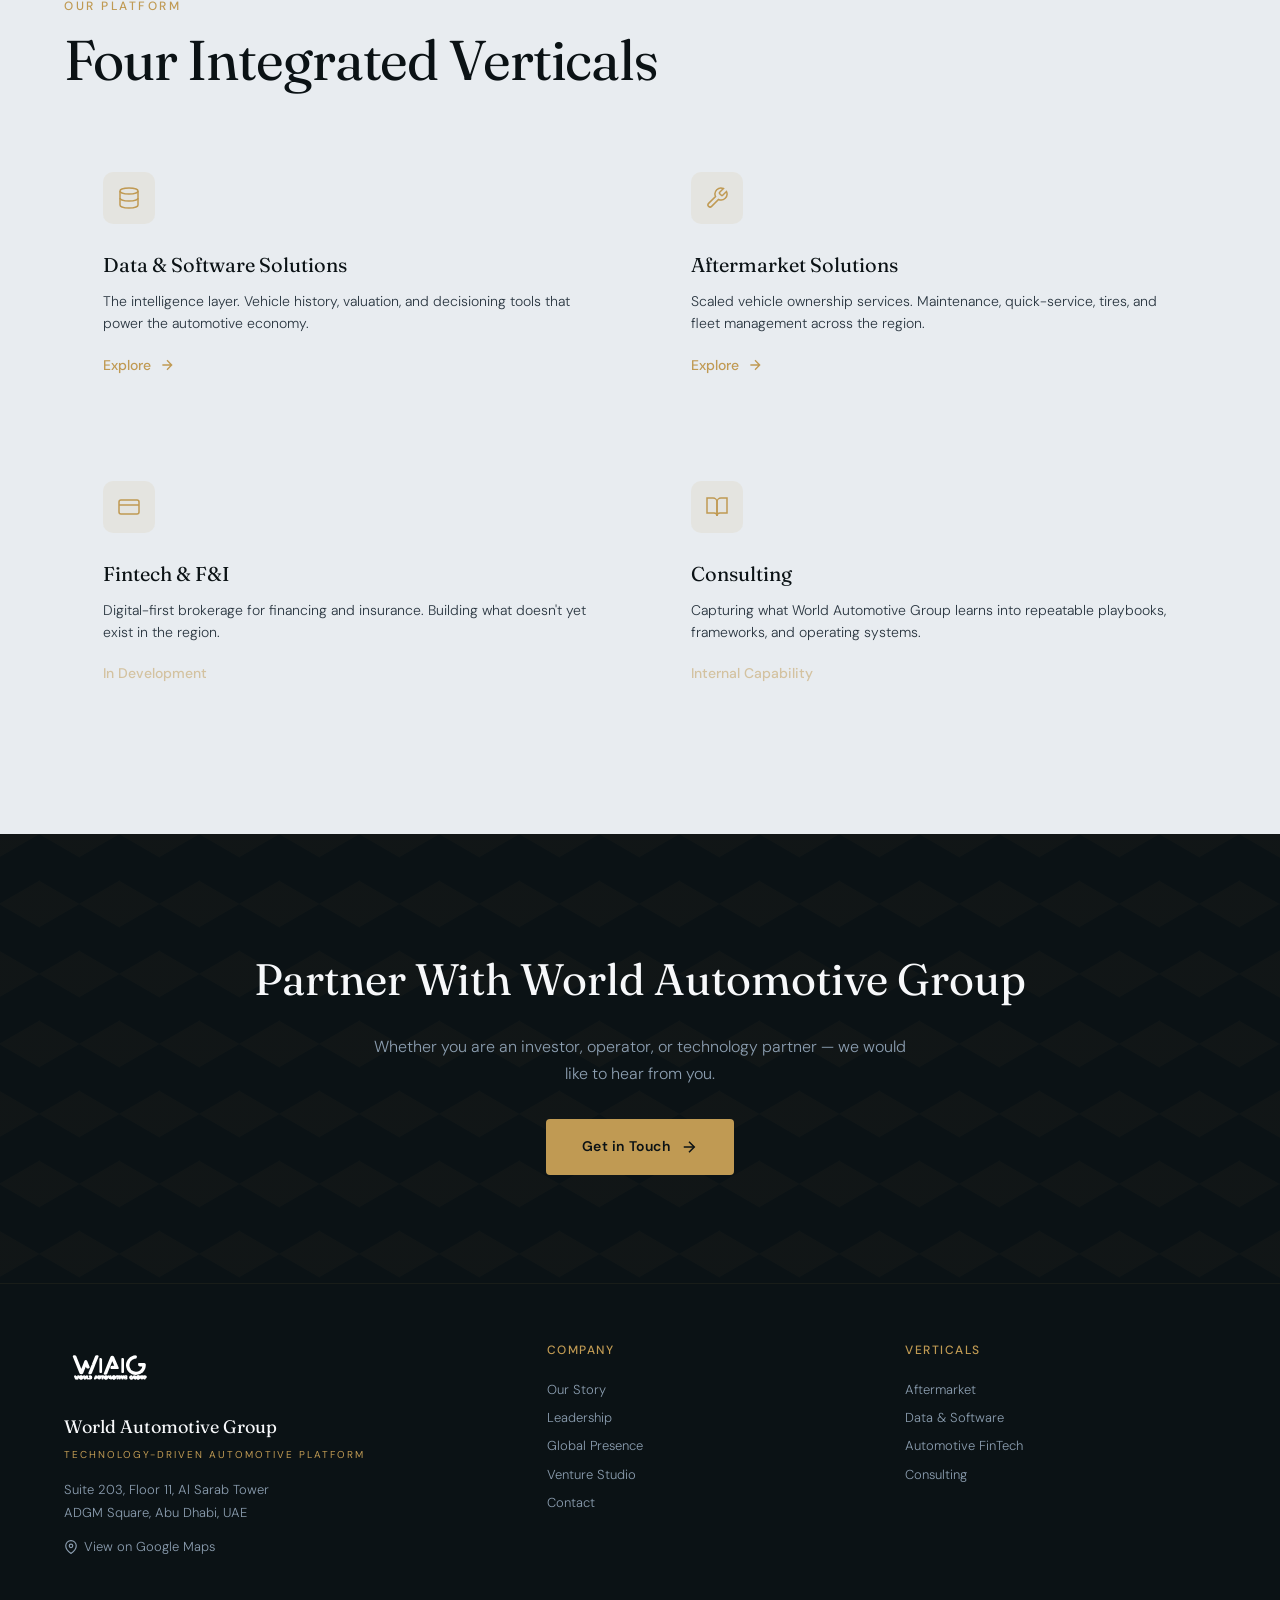
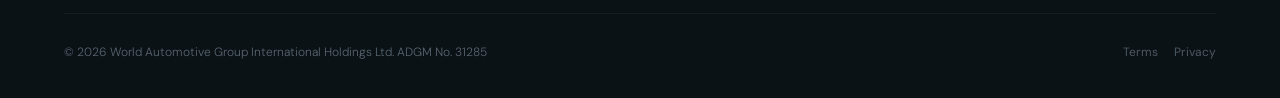
==== commit 23fd60af: "Optimize assets and prevent CLS - Optimize wag-logo.svg: 33KB → 14KB (55% reduction via SVGO) - Opti" ====
--- a/about.html
+++ b/about.html
@@ -9,6 +9,7 @@
   <meta name="description" content="40+ years of automotive expertise. A new company built to lead the automotive economy across MENA and North America.">
 <link rel="canonical" href="https://worldauto.group/about.html">
   <link rel="preconnect" href="https://fonts.googleapis.com">
+<link rel="preload" as="style" href="https://fonts.googleapis.com/css2?family=DM+Sans:ital,opsz,wght@0,9..40,300;0,9..40,400;0,9..40,500;0,9..40,600;1,9..40,300;1,9..40,400&family=Fraunces:ital,opsz,wght@0,9..144,300;0,9..144,400;0,9..144,500;0,9..144,600;0,9..144,700;1,9..144,300;1,9..144,400&display=swap">
   <link rel="preconnect" href="https://fonts.gstatic.com" crossorigin>
   <link href="https://fonts.googleapis.com/css2?family=DM+Sans:ital,opsz,wght@0,9..40,300;0,9..40,400;0,9..40,500;0,9..40,600;1,9..40,300;1,9..40,400&family=Fraunces:ital,opsz,wght@0,9..144,300;0,9..144,400;0,9..144,500;0,9..144,600;0,9..144,700;1,9..144,300;1,9..144,400&display=swap" rel="stylesheet">
   <link rel="stylesheet" href="styles.css">
@@ -121,7 +122,7 @@
   <nav class="nav scrolled" id="nav">
     <div class="nav-inner">
       <a href="index.html" class="nav-logo">
-        <img src="wag-logo.svg" alt="World Automotive Group" class="nav-logo-img">
+        <img src="wag-logo.svg" alt="World Automotive Group" class="nav-logo-img" width="92" height="56">
       </a>
       <button class="nav-toggle" id="navToggle" aria-label="Open menu" aria-expanded="false"><span></span><span></span><span></span></button>
     <div class="nav-links" id="navLinks">
@@ -341,7 +342,7 @@
   <div class="container">
     <div class="footer-grid">
       <div>
-        <img src="wag-logo.svg" alt="World Automotive Group" class="footer-logo-img">
+        <img src="wag-logo.svg" alt="World Automotive Group" class="footer-logo-img" width="92" height="56">
         <div class="footer-brand-name">World Automotive Group</div>
         <div class="footer-brand-sub">Technology-Driven Automotive Platform</div>
         <div class="footer-address">
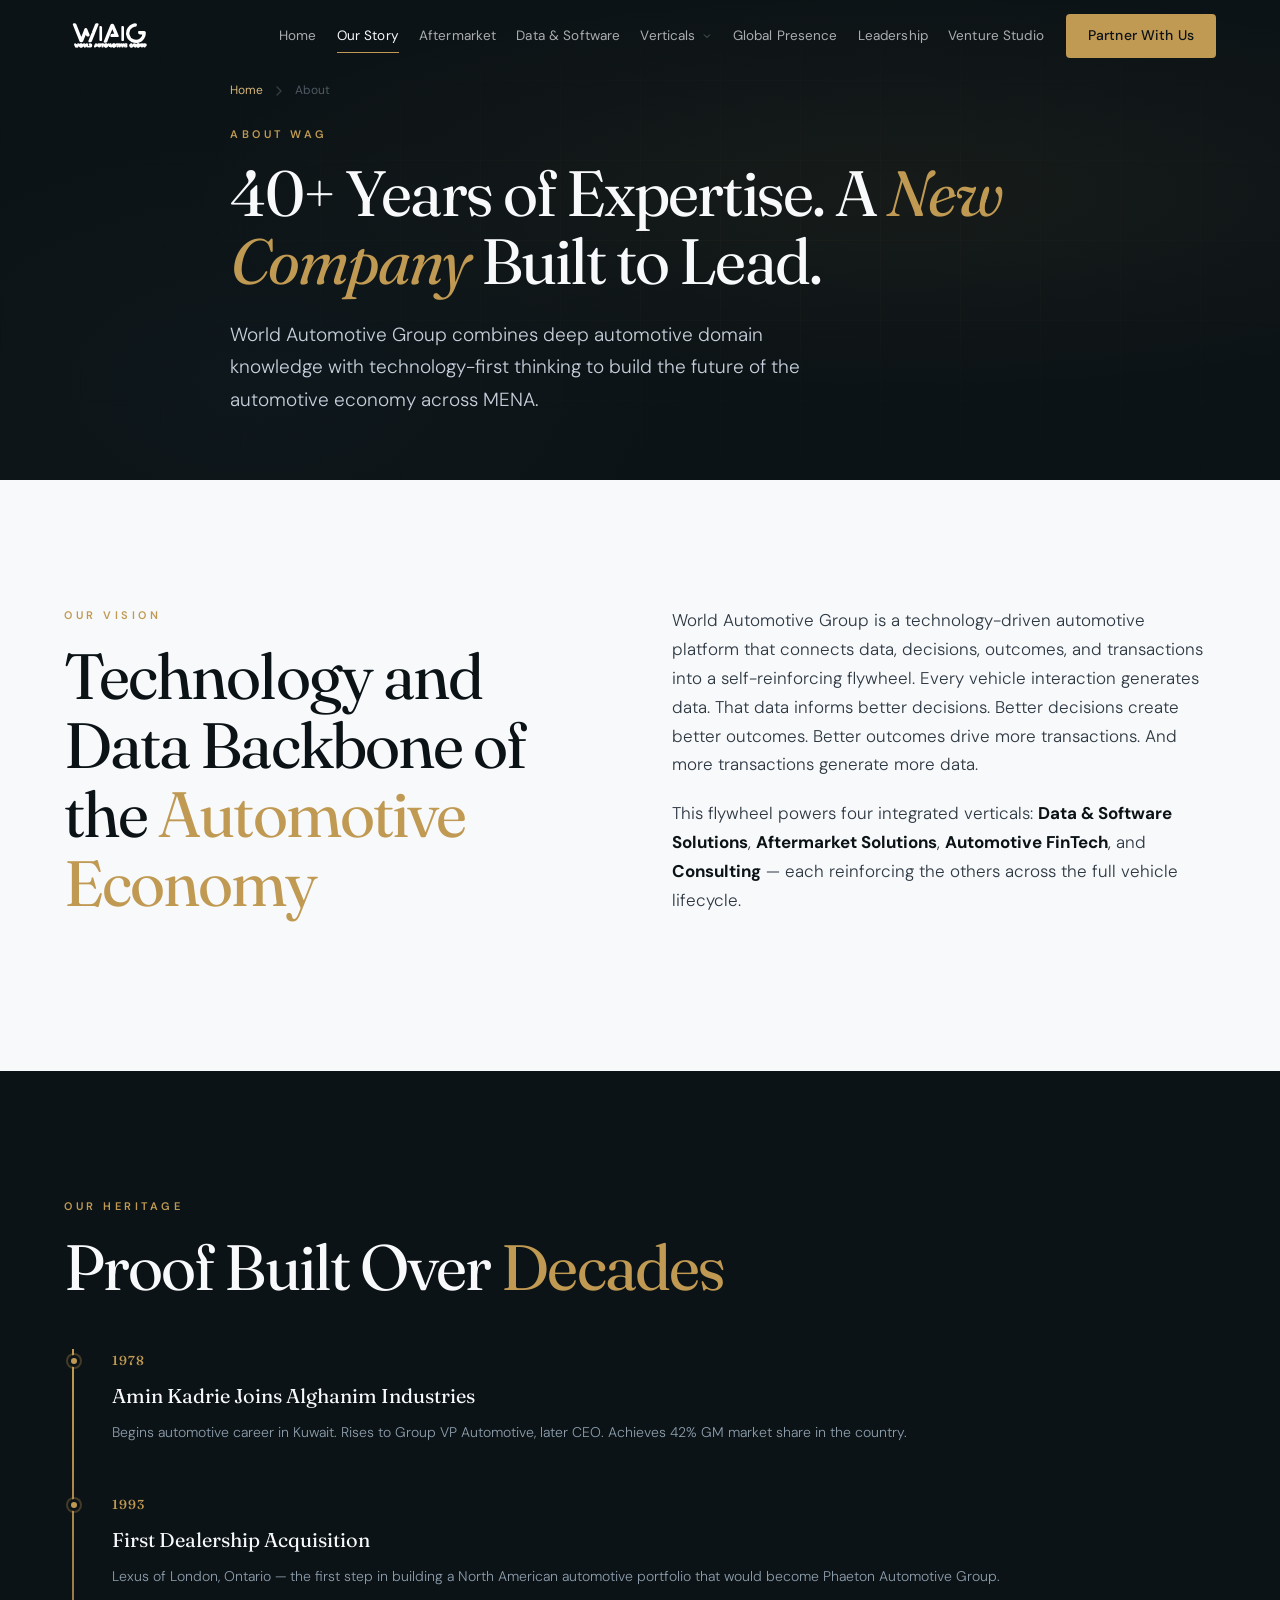
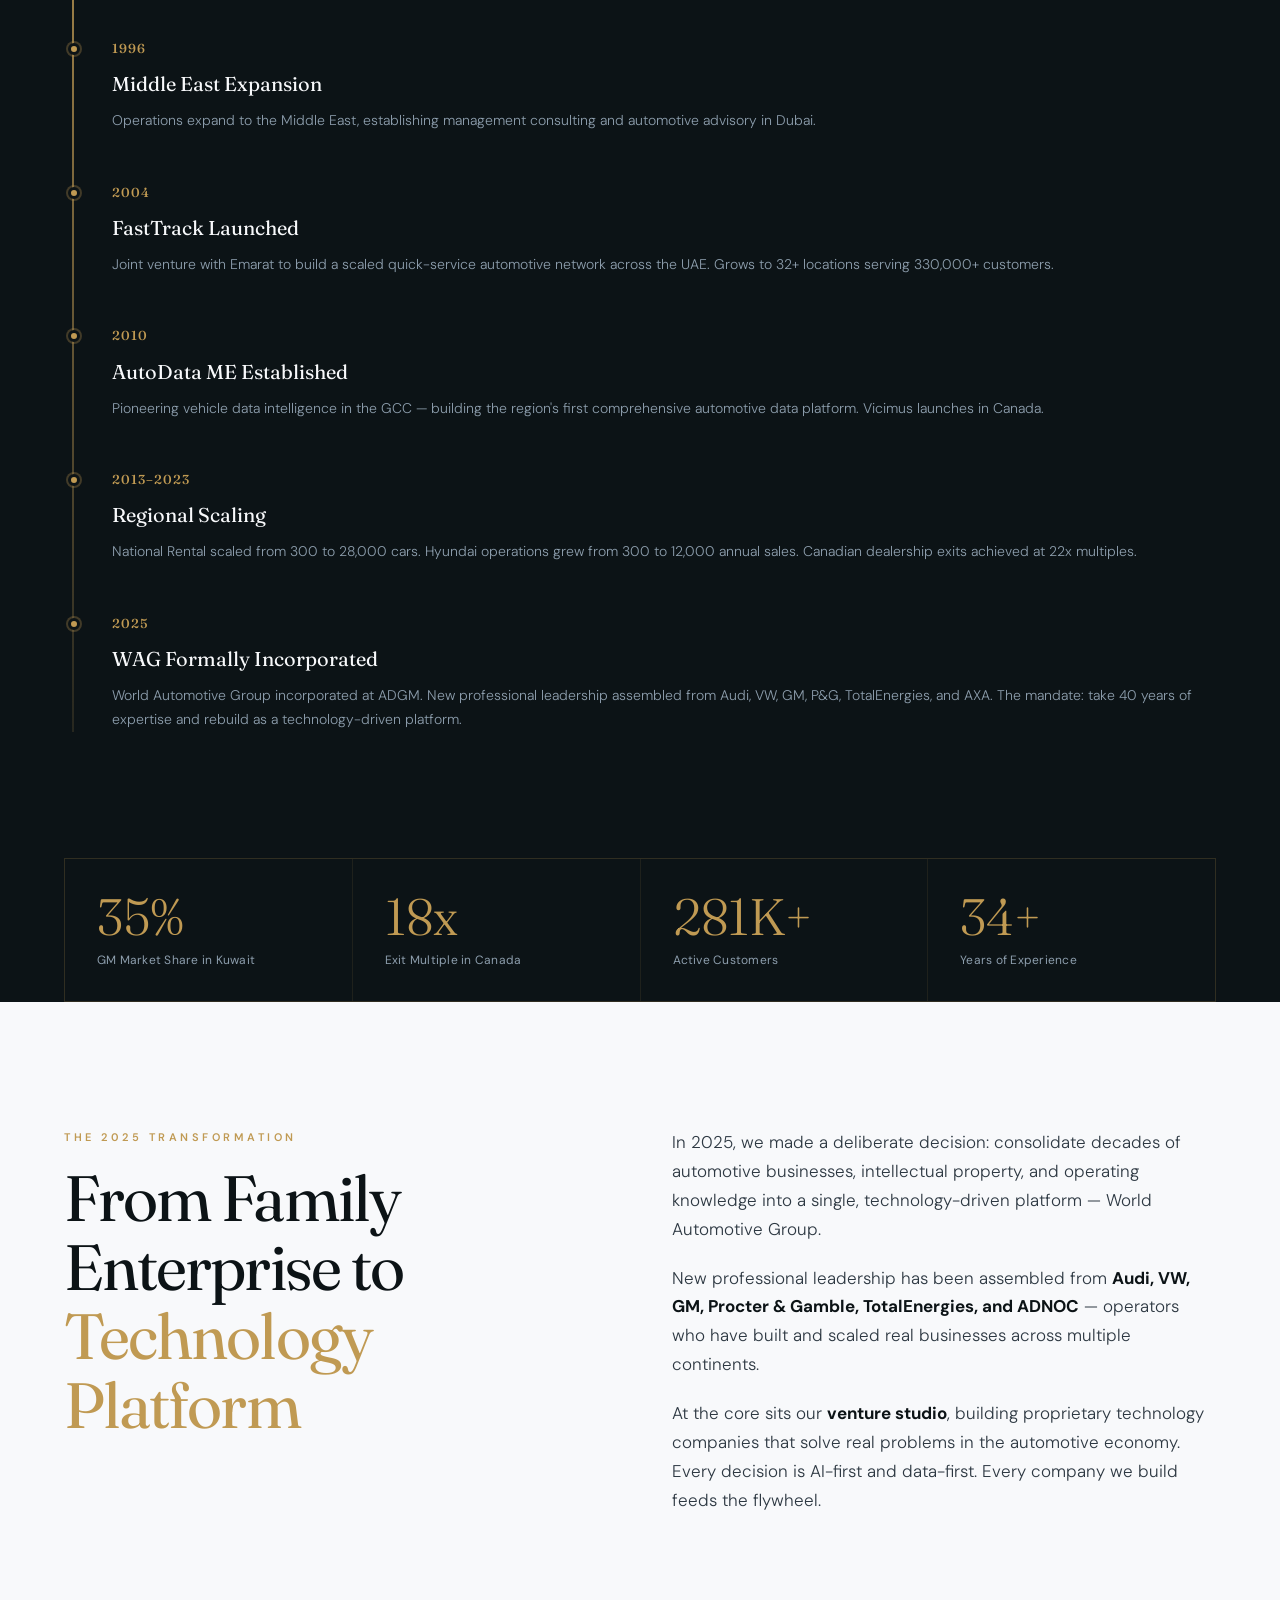
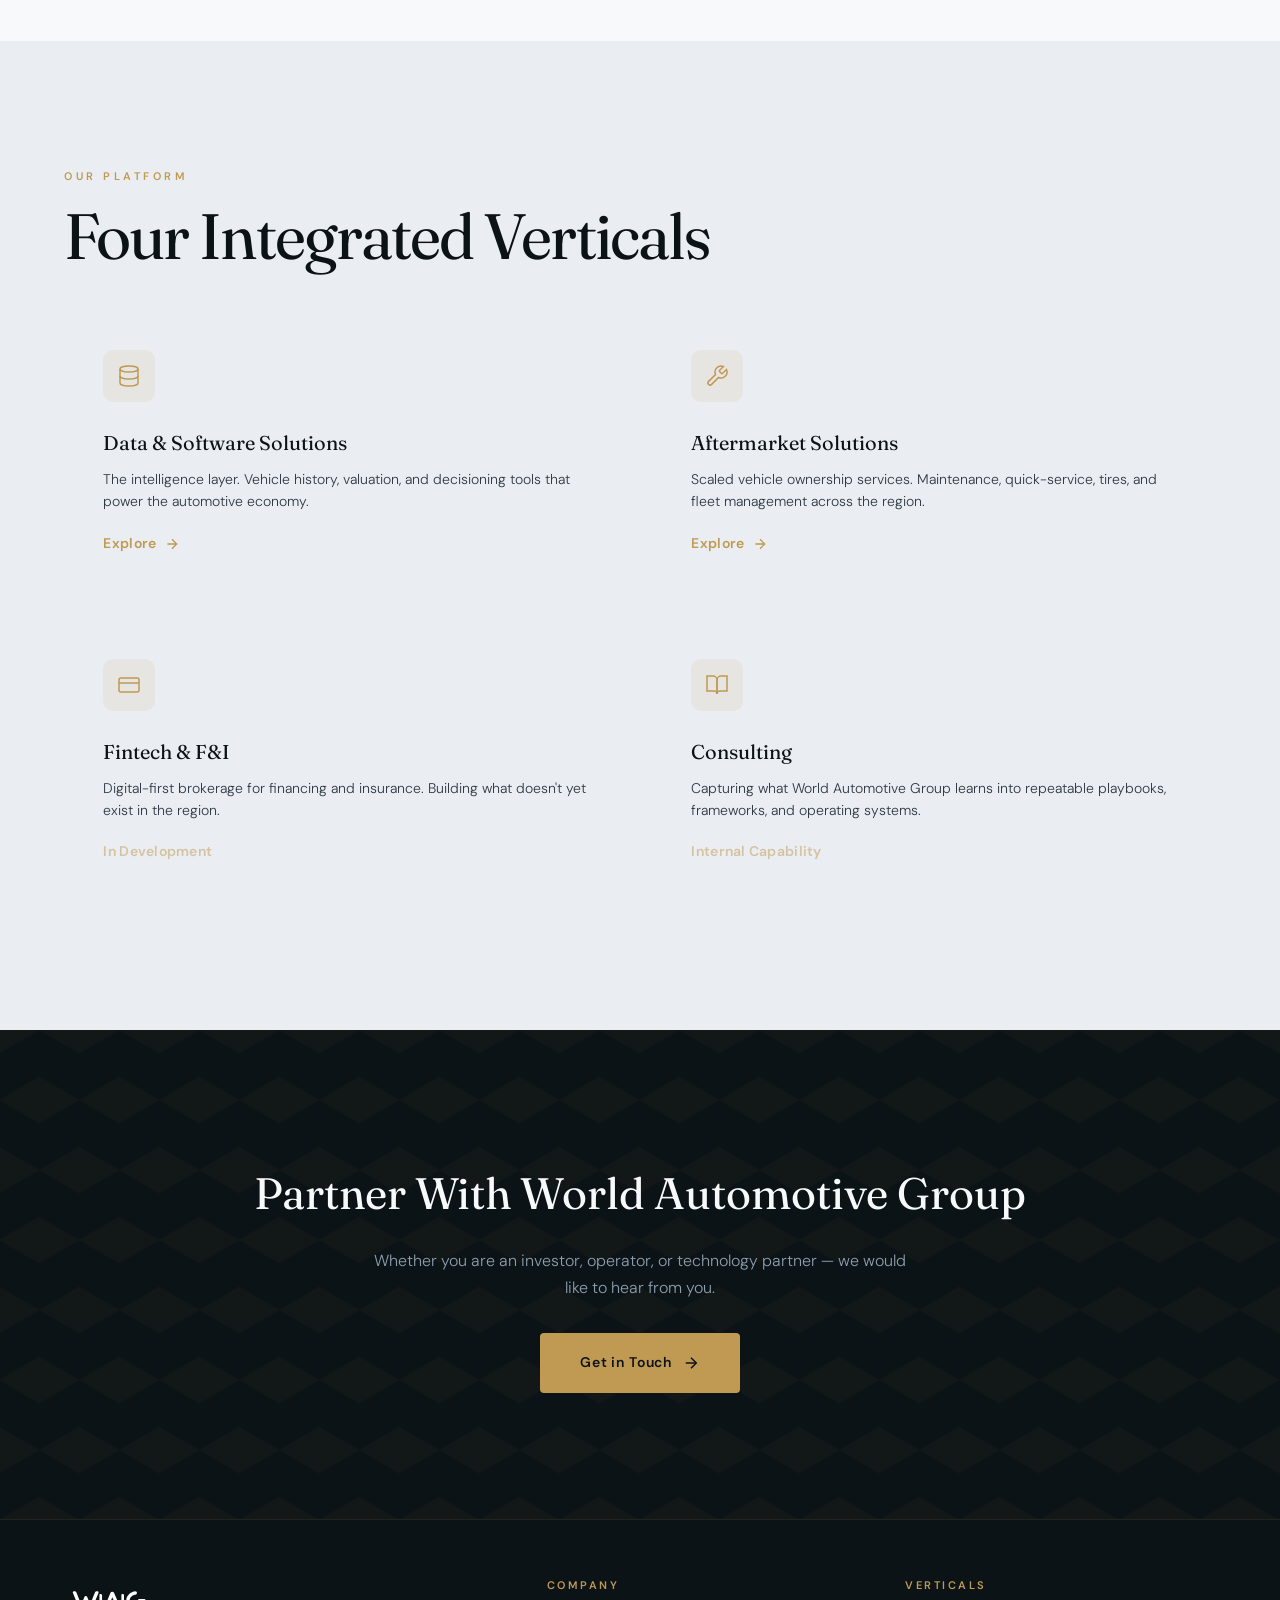
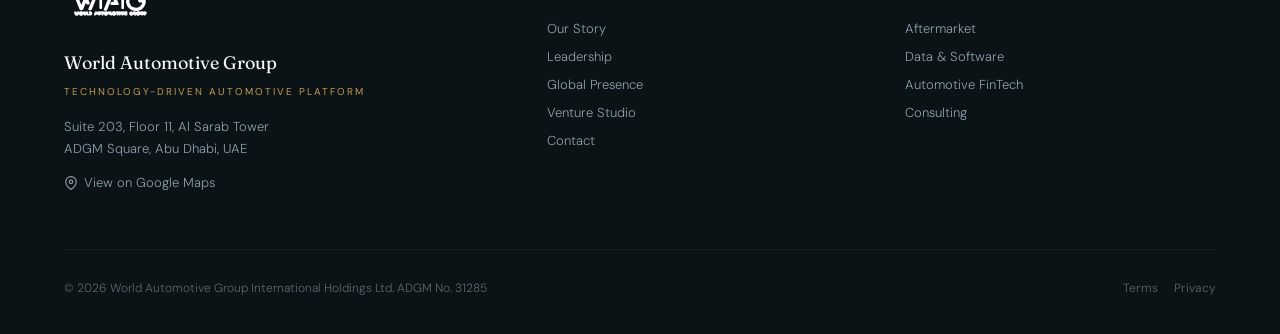
==== commit aff2e217: "Clarify: remove jargon, standardize CTAs, and fix inconsistent terminology Replace generic "Expertis" ====
--- a/about.html
+++ b/about.html
@@ -127,7 +127,7 @@
       <button class="nav-toggle" id="navToggle" aria-label="Open menu" aria-expanded="false"><span></span><span></span><span></span></button>
     <div class="nav-links" id="navLinks">
       <a href="index.html">Home</a>
-      <a href="about.html">Story</a>
+      <a href="about.html">Our Story</a>
       <a href="aftermarket.html">Aftermarket</a>
       <a href="data-software.html">Data &amp; Software</a>
       <div class="nav-dropdown">
--- a/styles.css
+++ b/styles.css
@@ -26,24 +26,38 @@
 }
 
 :root {
-  --coal: #0B1215;
-  --coal-90: #141D22;
-  --coal-80: #1C2830;
-  --slate: #2A3640;
-  --mist: #8B9DAF;
-  --silver: #C4CDD6;
-  --pearl: #E8ECF0;
-  --white: #F7F8FA;
+  --coal: #0C1316;
+  --coal-90: #151E23;
+  --coal-80: #1E2A31;
+  --slate: #2D3842;
+  --mist: #8D9EAD;
+  --silver: #C6CFDA;
+  --pearl: #EAEDF1;
+  --white: #F8F9FB;
   --gold: #C09A53;
   --gold-light: #D4B577;
   --gold-dark: #A07D3A;
-  --accent: #3A7CA5;
+  --accent: #4A8DB5;
+
+  /* Semantic colors */
+  --success: #3D8B6E;
+  --error: #C45454;
 
   --font-display: 'Fraunces', Georgia, serif;
   --font-body: 'DM Sans', system-ui, sans-serif;
 
   --ease-out: cubic-bezier(0.16, 1, 0.3, 1);
   --ease-in-out: cubic-bezier(0.65, 0, 0.35, 1);
+
+  /* Spacing scale */
+  --space-xs: 4px;
+  --space-sm: 8px;
+  --space-md: 16px;
+  --space-lg: 24px;
+  --space-xl: 32px;
+  --space-2xl: 48px;
+  --space-3xl: 64px;
+  --space-4xl: 96px;
 }
 
 html {
@@ -59,12 +73,34 @@
   background: var(--white);
   line-height: 1.7;
   overflow-x: hidden;
+  animation: page-fade-in 0.5s ease-out;
+}
+@keyframes page-fade-in {
+  from { opacity: 0; }
+  to { opacity: 1; }
 }
 
 ::selection { background: var(--gold); color: var(--white); }
 img { max-width: 100%; display: block; }
 a { color: inherit; text-decoration: none; }
 ul { list-style: none; }
+
+/* Body text links — visible and distinct from surrounding text */
+p a, .leader-bio a, .footer-address a {
+  color: var(--accent);
+  text-decoration: underline;
+  text-decoration-color: rgba(74, 141, 181, 0.3);
+  text-underline-offset: 2px;
+  transition: color 0.2s, text-decoration-color 0.2s;
+}
+p a:hover, .leader-bio a:hover {
+  color: var(--gold);
+  text-decoration-color: var(--gold);
+}
+/* Keep footer links styled as nav, not body text */
+.footer-col a, .footer-legal-links a, .footer-address a {
+  text-decoration: none;
+}
 
 /* ═══════ FOCUS VISIBLE ═══════ */
 :focus-visible {
@@ -97,33 +133,33 @@
 /* ═══════ UTILITY ═══════ */
 .container { max-width: 1280px; margin: 0 auto; padding: 0 clamp(24px, 5vw, 64px); }
 .container-narrow { max-width: 900px; margin: 0 auto; padding: 0 clamp(24px, 5vw, 64px); }
-.section-pad { padding: clamp(80px, 12vh, 160px) 0; }
-.section-pad-sm { padding: clamp(48px, 8vh, 96px) 0; }
-
-.gold-line { width: 48px; height: 2px; background: var(--gold); margin-bottom: 20px; }
+.section-pad { padding: clamp(96px, 14vh, 200px) 0; }
+.section-pad-sm { padding: clamp(56px, 10vh, 120px) 0; }
+
+.gold-line { width: 56px; height: 3px; background: var(--gold); margin-bottom: 24px; }
 
 .label {
   font-family: var(--font-body);
-  font-size: 12px;
-  letter-spacing: 2.5px;
+  font-size: 11px;
+  letter-spacing: 3.5px;
   text-transform: uppercase;
-  font-weight: 500;
+  font-weight: 600;
   color: var(--gold);
-  margin-bottom: 12px;
+  margin-bottom: 16px;
   display: block;
 }
 
 .section-heading {
   font-family: var(--font-display);
-  font-size: clamp(32px, 4.5vw, 56px);
+  font-size: clamp(36px, 5vw, 64px);
   font-weight: 400;
-  line-height: 1.15;
-  letter-spacing: -0.02em;
-  margin-bottom: 24px;
+  line-height: 1.08;
+  letter-spacing: -0.03em;
+  margin-bottom: 28px;
 }
 
 .section-subhead {
-  font-size: 18px;
+  font-size: clamp(17px, 1.4vw, 20px);
   color: var(--slate);
   max-width: 640px;
   line-height: 1.7;
@@ -164,21 +200,26 @@
   display: inline-flex;
   align-items: center;
   gap: 10px;
-  padding: 16px 36px;
+  padding: 18px 40px;
   background: var(--gold);
   color: var(--coal);
   font-size: 14px;
   font-weight: 600;
-  letter-spacing: 0.04em;
+  letter-spacing: 0.06em;
   border-radius: 4px;
-  transition: background 0.3s, transform 0.2s, box-shadow 0.3s;
+  transition: background 0.3s, transform 0.25s var(--ease-out), box-shadow 0.3s;
   border: none;
   cursor: pointer;
 }
 .btn-primary:hover {
   background: var(--gold-light);
-  transform: translateY(-2px);
-  box-shadow: 0 8px 24px rgba(192, 154, 83, 0.25);
+  transform: translateY(-3px);
+  box-shadow: 0 12px 32px rgba(192, 154, 83, 0.3);
+}
+.btn-primary:active {
+  transform: translateY(0) scale(0.97);
+  box-shadow: 0 4px 12px rgba(192, 154, 83, 0.2);
+  transition-duration: 0.1s;
 }
 .btn-primary.btn-arrow { color: var(--coal); }
 
@@ -202,6 +243,10 @@
   color: var(--white);
   transform: translateY(-2px);
 }
+.btn-secondary:active {
+  transform: translateY(0) scale(0.97);
+  transition-duration: 0.1s;
+}
 
 .btn-outline-dark {
   display: inline-flex;
@@ -222,17 +267,22 @@
   background: rgba(192, 154, 83, 0.05);
   transform: translateY(-2px);
 }
+.btn-outline-dark:active {
+  transform: translateY(0) scale(0.97);
+  transition-duration: 0.1s;
+}
 
 .btn-arrow {
   display: inline-flex;
   align-items: center;
   gap: 8px;
   font-size: 14px;
-  font-weight: 500;
+  font-weight: 600;
   color: var(--gold);
-  transition: gap 0.3s, color 0.3s;
-}
-.btn-arrow:hover { gap: 14px; color: var(--gold-light); }
+  letter-spacing: 0.02em;
+  transition: gap 0.35s var(--ease-out), color 0.3s;
+}
+.btn-arrow:hover { gap: 16px; color: var(--gold-light); }
 .btn-arrow svg { transition: transform 0.3s; }
 .btn-arrow:hover svg { transform: translateX(4px); }
 
@@ -245,8 +295,8 @@
   transition: background 0.4s, box-shadow 0.4s;
 }
 .nav.scrolled {
-  background: rgba(11, 18, 21, 0.97);
-  box-shadow: 0 1px 0 rgba(192, 154, 83, 0.15);
+  background: rgba(12, 19, 22, 0.97);
+  box-shadow: 0 1px 0 rgba(192, 154, 83, 0.12);
   backdrop-filter: blur(20px);
   -webkit-backdrop-filter: blur(20px);
 }
@@ -266,11 +316,14 @@
   height: 56px;
   width: auto;
   color: var(--gold-light);
-  transition: opacity 0.3s, height 0.4s;
+  transition: opacity 0.3s, height 0.4s, filter 0.3s;
   padding: 0;
   border: none;
   border-radius: 0;
   box-sizing: content-box;
+}
+.nav-logo:hover .nav-logo-img {
+  filter: brightness(1.15);
 }
 .nav.scrolled .nav-logo-img {
   height: 44px;
@@ -299,6 +352,11 @@
   width: auto;
   color: rgba(255,255,255,0.7);
   margin-bottom: 16px;
+  transition: filter 0.3s, opacity 0.3s;
+}
+.footer-logo-img:hover {
+  filter: brightness(1.2);
+  opacity: 1;
 }
 .nav-links { display: flex; align-items: center; gap: 0; }
 .nav-links a {
@@ -378,36 +436,39 @@
   visibility: visible;
   transform: translateY(0);
 }
-.nav-dropdown-menu a {
+.nav-links .nav-dropdown-menu a {
   display: block;
-  padding: 10px 20px !important;
-  font-size: 14px !important;
-  color: rgba(255,255,255,0.6) !important;
-  transition: background 0.2s, color 0.2s !important;
+  padding: 10px 20px;
+  font-size: 14px;
+  color: rgba(255,255,255,0.6);
+  transition: background 0.2s, color 0.2s;
   white-space: nowrap;
 }
-.nav-dropdown-menu a:hover {
-  background: rgba(192, 154, 83, 0.08) !important;
-  color: var(--white) !important;
-}
-.nav-dropdown-menu a::after { display: none !important; }
-
-.nav-cta {
+.nav-links .nav-dropdown-menu a:hover {
+  background: rgba(192, 154, 83, 0.08);
+  color: var(--white);
+}
+.nav-links .nav-dropdown-menu a::after { display: none; }
+
+.nav-links a.nav-cta {
   margin-left: 12px;
-  padding: 10px 22px !important;
+  padding: 10px 22px;
   background: var(--gold);
-  color: var(--coal) !important;
-  font-size: 14px !important;
-  font-weight: 500 !important;
+  color: var(--coal);
+  font-size: 14px;
+  font-weight: 500;
   border-radius: 4px;
-  transition: background 0.3s, transform 0.2s !important;
-}
-.nav-cta:hover { background: var(--gold-light); transform: translateY(-1px); }
-.nav-cta::after { display: none !important; }
+  transition: background 0.3s, transform 0.2s;
+}
+.nav-links a.nav-cta:hover { background: var(--gold-light); transform: translateY(-1px); }
+.nav-links a.nav-cta::after { display: none; }
 
 /* Mobile nav */
-.nav-toggle { display: none; background: none; border: none; cursor: pointer; padding: 8px; }
-.nav-toggle span { display: block; width: 24px; height: 2px; background: var(--white); margin: 5px 0; transition: 0.3s; }
+.nav-toggle { display: none; background: none; border: none; cursor: pointer; padding: 10px; min-width: 44px; min-height: 44px; }
+.nav-toggle span { display: block; width: 24px; height: 2px; background: var(--white); margin: 5px 0; transition: transform 0.35s var(--ease-out), opacity 0.25s; transform-origin: center; }
+.nav-toggle.open span:nth-child(1) { transform: translateY(7px) rotate(45deg); }
+.nav-toggle.open span:nth-child(2) { opacity: 0; transform: scaleX(0); }
+.nav-toggle.open span:nth-child(3) { transform: translateY(-7px) rotate(-45deg); }
 
 .nav-overlay {
   display: none;
@@ -438,7 +499,7 @@
   }
   .nav-links.open { right: 0; }
   .nav-links a { font-size: 18px; padding: 12px 0; color: rgba(255,255,255,0.6); }
-  .nav-cta { margin-left: 0 !important; margin-top: 16px; text-align: center; display: block; }
+  .nav-links a.nav-cta { margin-left: 0; margin-top: 16px; text-align: center; display: block; }
   .nav-dropdown-toggle { font-size: 18px; padding: 12px 0; }
   .nav-dropdown-menu {
     position: static;
@@ -453,15 +514,16 @@
     display: none;
   }
   .nav-dropdown.open .nav-dropdown-menu { display: block; }
-  .nav-dropdown-menu a { padding: 8px 0 !important; font-size: 16px !important; }
+  .nav-links .nav-dropdown-menu a { padding: 8px 0; font-size: 16px; }
 }
 
 /* ═══════ SCROLL PROGRESS ═══════ */
 .scroll-progress {
   position: fixed;
   top: 0; left: 0;
+  width: 100%;
   height: 2px;
-  background: var(--gold);
+  background: linear-gradient(90deg, var(--gold-dark), var(--gold), var(--gold-light));
   z-index: 1001;
   transform-origin: left;
   transform: scaleX(0);
@@ -499,13 +561,13 @@
 .page-hero .label { color: var(--gold); }
 .page-hero-heading {
   font-family: var(--font-display);
-  font-size: clamp(36px, 4.2vw, 60px);
+  font-size: clamp(38px, 5vw, 72px);
   font-weight: 400;
   color: var(--white);
-  line-height: 1.12;
-  letter-spacing: -0.02em;
-  margin-bottom: 20px;
-  max-width: 800px;
+  line-height: 1.06;
+  letter-spacing: -0.03em;
+  margin-bottom: 24px;
+  max-width: 820px;
 }
 .page-hero-heading em { font-style: italic; color: var(--gold); }
 .page-hero-sub {
@@ -523,9 +585,10 @@
   font-size: 12px;
   color: var(--mist);
 }
-.page-hero-breadcrumb a { color: var(--gold); transition: color 0.3s; }
-.page-hero-breadcrumb a:hover { color: var(--gold-light); }
-.page-hero-breadcrumb span { opacity: 0.4; }
+.page-hero-breadcrumb a { color: var(--gold-light); transition: color 0.3s; }
+.page-hero-breadcrumb a:hover { color: var(--white); }
+.page-hero-breadcrumb span { opacity: 0.5; }
+.page-hero-breadcrumb svg { opacity: 0.3; }
 
 /* ═══════ STAT GRID ═══════ */
 .stat-grid {
@@ -542,18 +605,22 @@
 .stat-cell.light { background: var(--white); }
 .stat-num {
   font-family: var(--font-display);
-  font-size: clamp(28px, 3.5vw, 44px);
+  font-size: clamp(32px, 4vw, 56px);
   font-weight: 300;
   color: var(--gold);
   line-height: 1;
-  margin-bottom: 8px;
-}
-.stat-label { font-size: 13px; color: var(--mist); font-weight: 400; line-height: 1.4; }
+  margin-bottom: 10px;
+}
+.stat-label { font-size: 12px; color: var(--mist); font-weight: 400; line-height: 1.4; letter-spacing: 0.02em; }
 .stat-cell.light .stat-label { color: var(--slate); }
 
 @media (max-width: 768px) {
   .stat-grid-4, .stat-grid-5 { grid-template-columns: repeat(2, 1fr); }
   .stat-grid-3 { grid-template-columns: 1fr; }
+  .stat-cell { padding: 24px 16px; }
+}
+@media (max-width: 380px) {
+  .stat-grid-4, .stat-grid-5 { grid-template-columns: 1fr; }
 }
 
 /* ═══════ CARDS ═══════ */
@@ -567,8 +634,8 @@
 }
 .card:hover {
   border-color: var(--gold);
-  box-shadow: 0 8px 32px rgba(0, 0, 0, 0.04);
-  transform: translateY(-4px);
+  box-shadow: 0 16px 48px rgba(0, 0, 0, 0.08);
+  transform: translateY(-6px);
 }
 .card::before {
   content: '';
@@ -666,8 +733,8 @@
 }
 .leader-card:hover {
   border-color: var(--gold);
-  transform: translateY(-4px);
-  box-shadow: 0 8px 32px rgba(0, 0, 0, 0.04);
+  transform: translateY(-6px);
+  box-shadow: 0 16px 48px rgba(0, 0, 0, 0.08);
 }
 .leader-photo {
   width: 100px; height: 100px;
@@ -678,15 +745,15 @@
   transition: border-color 0.3s;
   background: var(--pearl);
 }
-.leader-card:hover .leader-photo { border-color: var(--gold); }
-.leader-name { font-family: var(--font-display); font-size: 24px; font-weight: 500; color: var(--coal); margin-bottom: 6px; }
-.leader-title { font-size: 15px; color: var(--gold-dark); font-weight: 600; margin-bottom: 14px; letter-spacing: 0.01em; }
+.leader-card:hover .leader-photo { border-color: var(--gold); box-shadow: 0 0 0 4px rgba(192, 154, 83, 0.15); }
+.leader-name { font-family: var(--font-display); font-size: 22px; font-weight: 500; color: var(--coal); margin-bottom: 6px; letter-spacing: -0.01em; }
+.leader-title { font-size: 12px; color: var(--gold-dark); font-weight: 600; margin-bottom: 14px; letter-spacing: 0.06em; text-transform: uppercase; }
 .leader-bio { font-size: 13px; color: var(--slate); font-weight: 300; line-height: 1.6; }
 
 /* ═══════ FOOTER ═══════ */
 .footer {
   background: var(--coal);
-  border-top: 1px solid rgba(192, 154, 83, 0.08);
+  border-top: 1px solid rgba(192, 154, 83, 0.12);
   padding: 56px 0 36px;
 }
 .footer-grid {
@@ -697,6 +764,7 @@
 }
 @media (max-width: 768px) {
   .footer-grid { grid-template-columns: 1fr; gap: 32px; }
+  .footer-col a { padding: 6px 0; }
 }
 .footer-brand-name {
   font-family: var(--font-display);
@@ -713,12 +781,12 @@
 }
 .footer-brand-desc { font-size: 13px; color: var(--mist); font-weight: 300; line-height: 1.7; max-width: 320px; }
 .footer-col-title {
-  font-size: 12px;
+  font-size: 11px;
   text-transform: uppercase;
-  letter-spacing: 1.5px;
+  letter-spacing: 2.5px;
   color: var(--gold);
-  font-weight: 500;
-  margin-bottom: 16px;
+  font-weight: 600;
+  margin-bottom: 20px;
 }
 .footer-col a {
   display: block;
@@ -762,8 +830,8 @@
 
 /* ═══════ MISC ═══════ */
 .two-col { display: grid; grid-template-columns: 1fr 1fr; gap: clamp(32px, 5vw, 80px); align-items: start; }
-.three-col { display: grid; grid-template-columns: repeat(3, 1fr); gap: 24px; }
-.four-col { display: grid; grid-template-columns: repeat(4, 1fr); gap: 24px; }
+.three-col { display: grid; grid-template-columns: repeat(3, 1fr); gap: clamp(20px, 3vw, 32px); }
+.four-col { display: grid; grid-template-columns: repeat(4, 1fr); gap: clamp(20px, 3vw, 32px); }
 
 /* Vertical cards */
 .vertical-card {
@@ -778,8 +846,8 @@
 }
 .vertical-card:hover {
   border-color: var(--gold);
-  transform: translateY(-6px);
-  box-shadow: 0 12px 40px rgba(0,0,0,0.06);
+  transform: translateY(-8px);
+  box-shadow: 0 20px 56px rgba(0,0,0,0.08);
 }
 .vertical-icon {
   width: 48px; height: 48px;
@@ -789,13 +857,19 @@
   align-items: center;
   justify-content: center;
   margin-bottom: 20px;
+  transition: transform 0.35s var(--ease-out), background 0.3s;
+}
+.vertical-card:hover .vertical-icon {
+  transform: scale(1.08);
+  background: var(--coal-80);
 }
 .vertical-title {
   font-family: var(--font-display);
-  font-size: 20px;
+  font-size: 22px;
   font-weight: 500;
   color: var(--coal);
   margin-bottom: 12px;
+  letter-spacing: -0.01em;
 }
 .vertical-desc {
   font-size: 14px;
@@ -841,13 +915,25 @@
 
 @media (max-width: 900px) {
   .two-col { grid-template-columns: 1fr; }
-  .three-col { grid-template-columns: 1fr; }
+  .three-col { grid-template-columns: repeat(2, 1fr); }
+  .page-hero { min-height: 360px; }
+  .page-hero .container { padding-bottom: 48px; }
 }
 @media (max-width: 768px) {
   .four-col { grid-template-columns: repeat(2, 1fr); }
+  .proof-strip { grid-template-columns: repeat(2, 1fr); }
+}
+@media (max-width: 600px) {
+  .three-col { grid-template-columns: 1fr; }
+  .page-hero { min-height: auto; padding-bottom: 0; }
 }
 @media (max-width: 480px) {
   .four-col { grid-template-columns: 1fr; }
+  .proof-strip { grid-template-columns: 1fr; }
+  .footer-copy { font-size: 11px; }
+  .hero-btns { flex-direction: column; }
+  .hero-btns .btn-primary,
+  .hero-btns .btn-secondary { width: 100%; justify-content: center; }
 }
 
 /* Number counter animation */
@@ -922,8 +1008,8 @@
   overflow: hidden;
 }
 .proof-item { background: var(--coal); padding: 32px 24px; text-align: center; }
-.proof-num { font-family: var(--font-display); font-size: 36px; font-weight: 400; color: var(--gold); line-height: 1; margin-bottom: 6px; }
-.proof-label { font-size: 12px; color: var(--mist); font-weight: 400; line-height: 1.4; }
+.proof-num { font-family: var(--font-display); font-size: clamp(36px, 4vw, 48px); font-weight: 300; color: var(--gold); line-height: 1; margin-bottom: 8px; }
+.proof-label { font-size: 11px; color: var(--mist); font-weight: 400; line-height: 1.4; letter-spacing: 0.03em; text-transform: uppercase; }
 
 /* Feature grid */
 .feature-grid { display: grid; grid-template-columns: repeat(2, 1fr); gap: 24px; }
@@ -949,3 +1035,64 @@
 .feature-icon.light { background: rgba(192, 154, 83, 0.08); }
 .feature-title { font-size: 15px; font-weight: 600; color: var(--coal); margin-bottom: 4px; }
 .feature-desc { font-size: 14px; color: var(--slate); font-weight: 300; line-height: 1.6; }
+
+/* ═══════ LAYOUT REFINEMENTS ═══════ */
+
+/* Stats strip — breathing room around the proof bar */
+.stats-strip { padding: clamp(32px, 5vh, 56px) 0; }
+
+/* Verticals grid — 2x2 for more generous card spacing */
+.verticals-grid {
+  display: grid;
+  grid-template-columns: repeat(2, 1fr);
+  gap: clamp(20px, 3vw, 32px);
+}
+.verticals-grid .vertical-card.featured {
+  border-color: rgba(192, 154, 83, 0.25);
+}
+.verticals-grid .vertical-card.featured .vertical-icon {
+  background: rgba(192, 154, 83, 0.12);
+}
+@media (max-width: 600px) {
+  .verticals-grid { grid-template-columns: 1fr; }
+}
+
+/* Section header — left-aligned variant to break centered monotony */
+.section-header-left { margin-bottom: clamp(40px, 6vw, 64px); }
+.section-header-left .section-subhead { margin-bottom: 0; }
+
+/* Section header — centered variant with tighter bottom margin */
+.section-header-center {
+  text-align: center;
+  margin-bottom: clamp(40px, 6vw, 64px);
+}
+.section-header-center .section-subhead { margin: 0 auto; }
+
+/* Venture studio mini-stats */
+.mini-stats {
+  display: grid;
+  grid-template-columns: 1fr 1fr;
+  gap: clamp(16px, 2vw, 20px);
+}
+.mini-stat {
+  padding: clamp(24px, 3vw, 32px);
+  border: 1px solid var(--pearl);
+  border-radius: 8px;
+}
+.mini-stat-num {
+  font-family: var(--font-display);
+  font-size: clamp(24px, 3vw, 32px);
+  color: var(--gold);
+  margin-bottom: var(--space-xs);
+}
+.mini-stat-label {
+  font-size: 13px;
+  color: var(--slate);
+  font-weight: 300;
+}
+
+/* CTA section — more vertical breathing room */
+.section-footer-action {
+  text-align: center;
+  margin-top: clamp(32px, 5vw, 48px);
+}
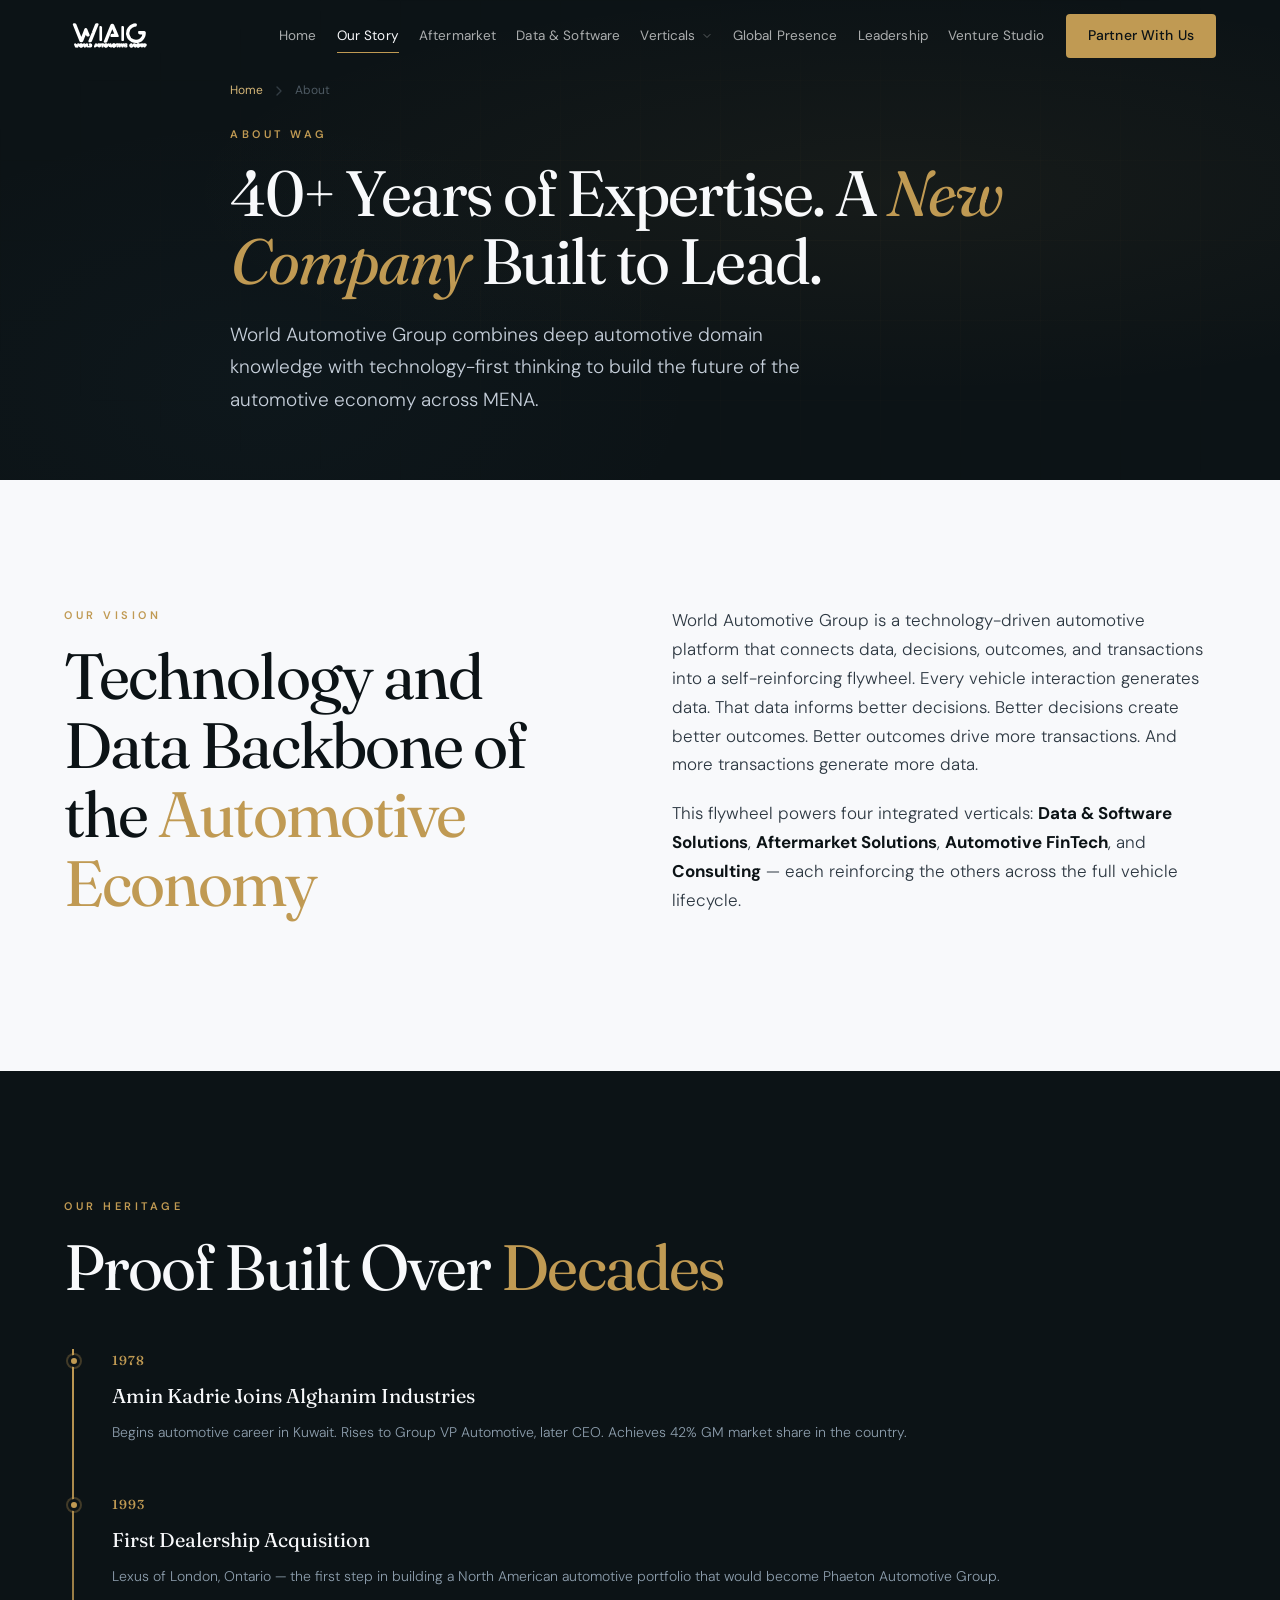
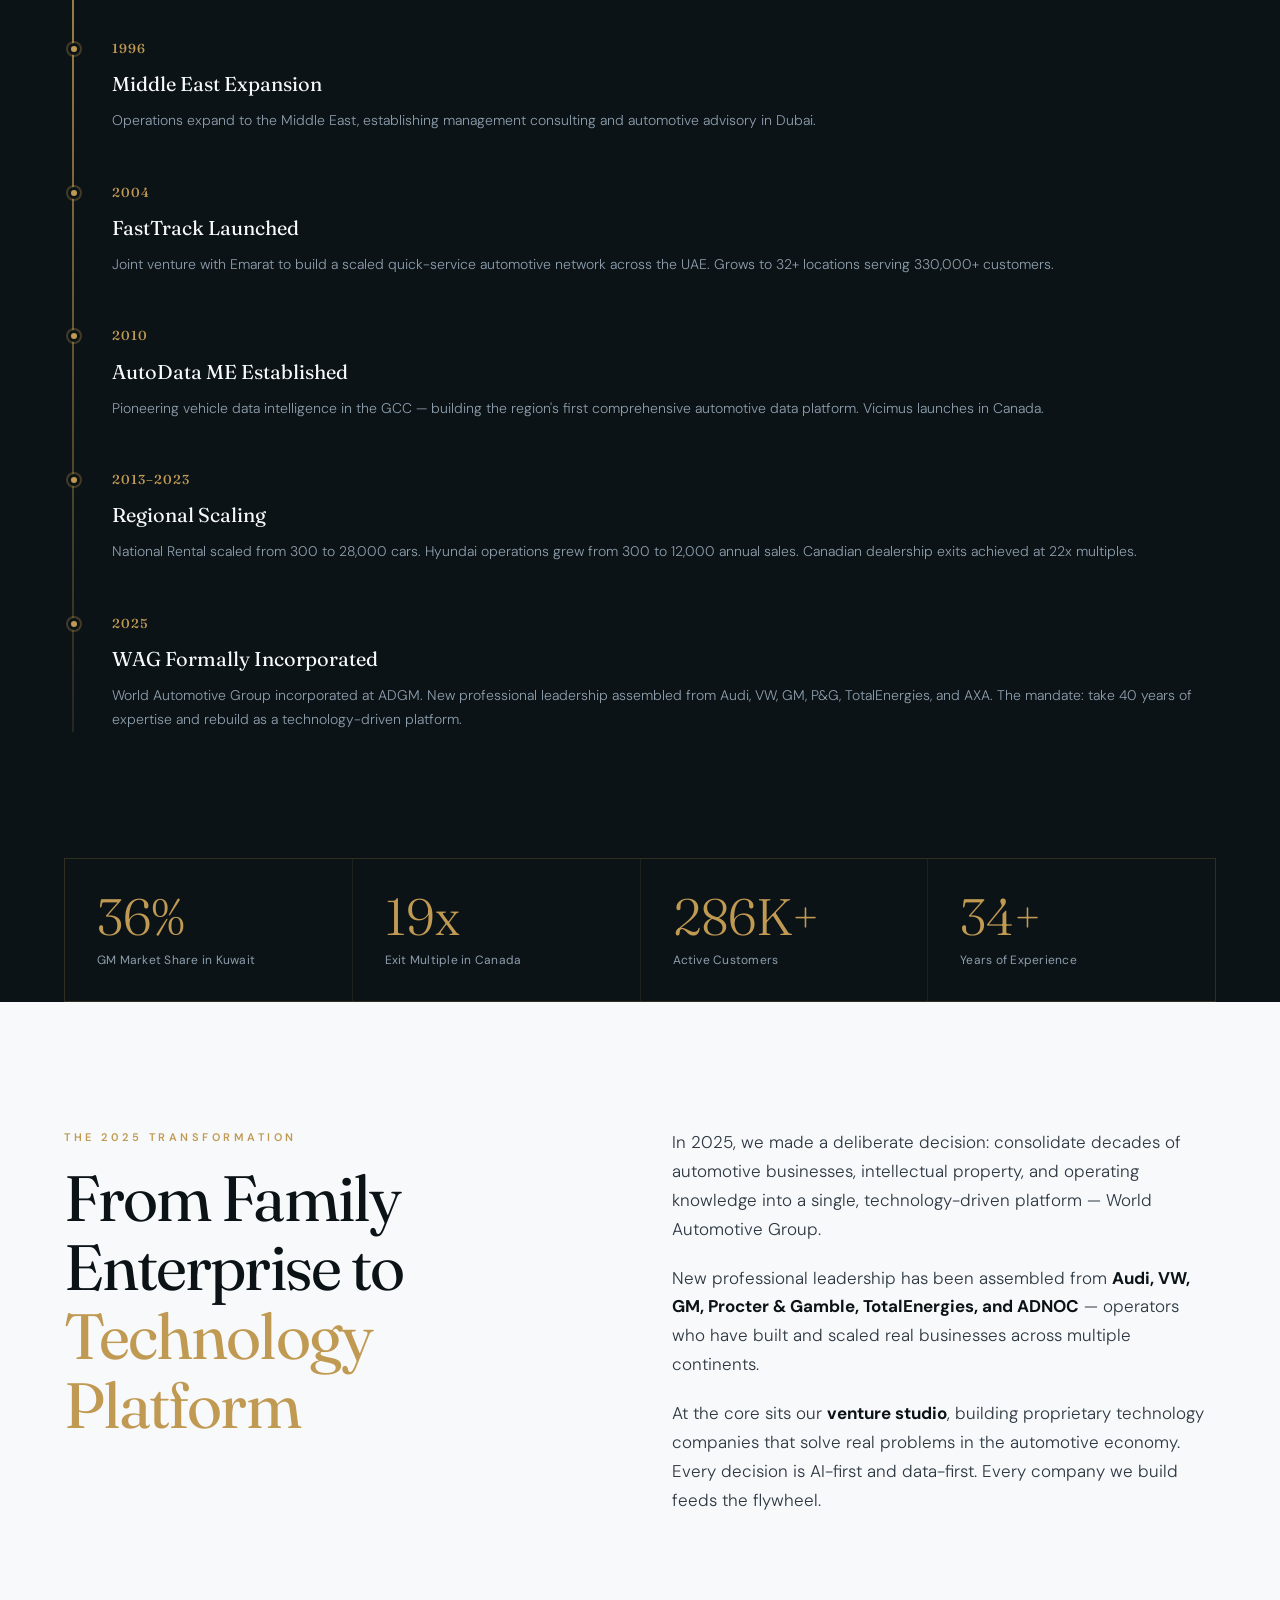
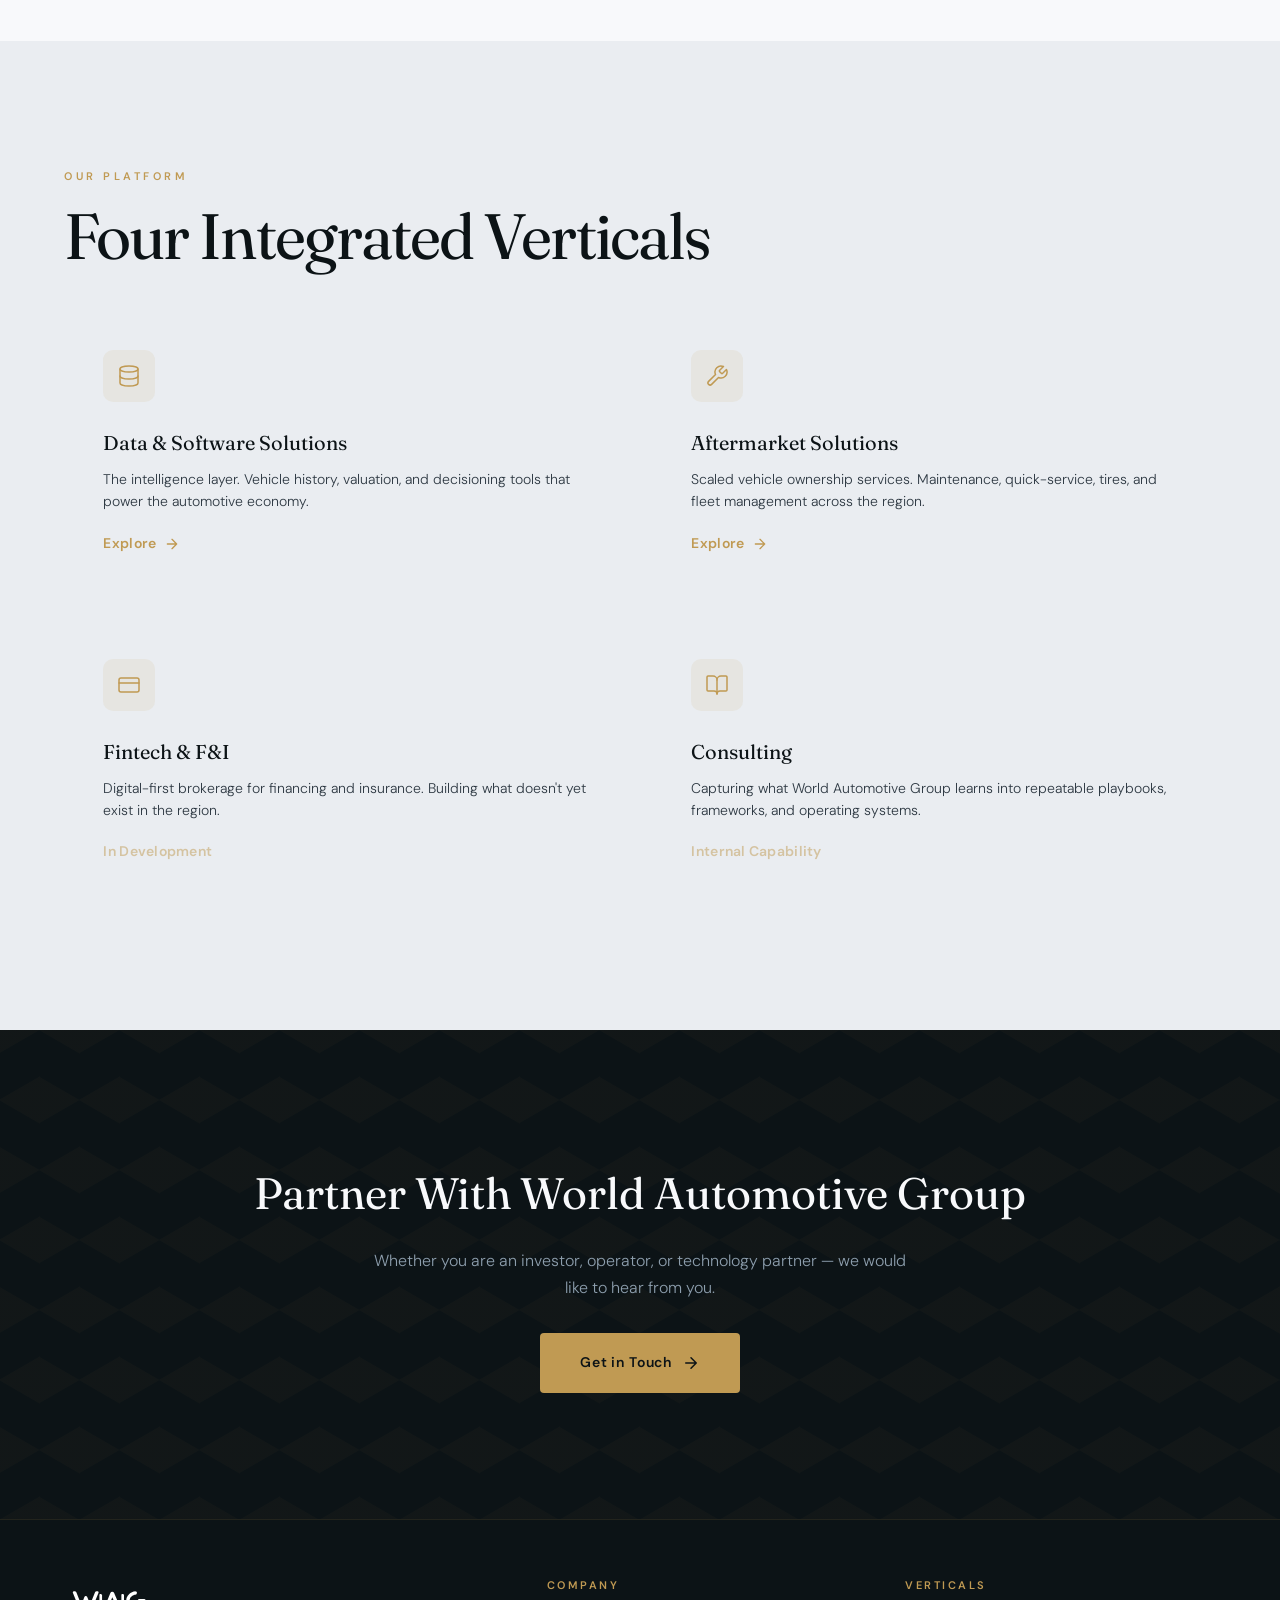
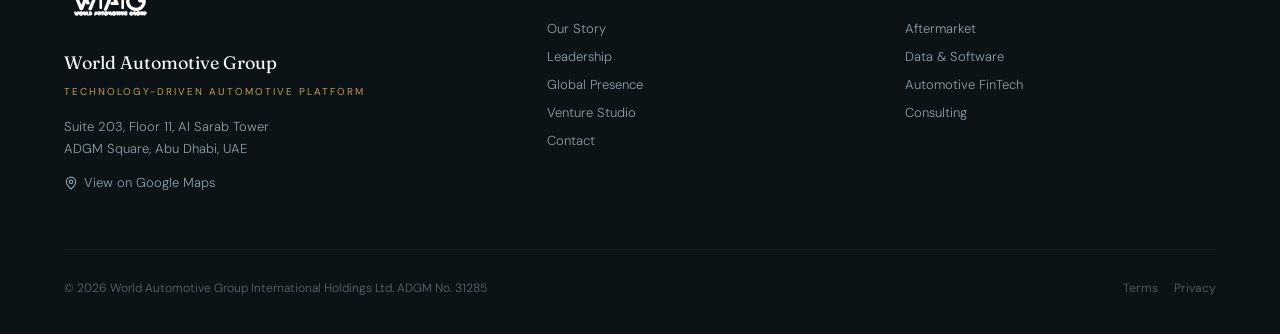
==== commit 7394fdd4: "Icons: upgrade to Lucide v2 with round caps across all pages Add stroke-linecap/linejoin round to al" ====
--- a/about.html
+++ b/about.html
@@ -131,7 +131,7 @@
       <a href="aftermarket.html">Aftermarket</a>
       <a href="data-software.html">Data &amp; Software</a>
       <div class="nav-dropdown">
-        <button class="nav-dropdown-toggle" aria-haspopup="true" aria-expanded="false">Verticals <svg width="12" height="12" viewBox="0 0 24 24" fill="none" stroke="currentColor" stroke-width="2"><polyline points="6 9 12 15 18 9"/></svg></button>
+        <button class="nav-dropdown-toggle" aria-haspopup="true" aria-expanded="false">Verticals <svg width="12" height="12" viewBox="0 0 24 24" fill="none" stroke="currentColor" stroke-width="2" stroke-linecap="round" stroke-linejoin="round"><path d="m6 9 6 6 6-6"/></svg></button>
         <div class="nav-dropdown-menu">
           <a href="aftermarket.html">Aftermarket</a>
           <a href="data-software.html">Data &amp; Software</a>
@@ -288,23 +288,23 @@
       <div class="verticals-grid">
         <a href="data-software.html" class="card reveal reveal-delay-1" style="text-decoration:none;">
           <div class="card-icon gold-bg">
-            <svg width="24" height="24" viewBox="0 0 24 24" fill="none" stroke="var(--gold)" stroke-width="1.5"><ellipse cx="12" cy="5" rx="9" ry="3"/><path d="M21 12c0 1.66-4 3-9 3s-9-1.34-9-3"/><path d="M3 5v14c0 1.66 4 3 9 3s9-1.34 9-3V5"/></svg>
+            <svg width="24" height="24" viewBox="0 0 24 24" fill="none" stroke="var(--gold)" stroke-width="1.5" stroke-linecap="round" stroke-linejoin="round"><ellipse cx="12" cy="5" rx="9" ry="3"/><path d="M3 5v14c0 1.66 4 3 9 3s9-1.34 9-3V5"/><path d="M3 12c0 1.66 4 3 9 3s9-1.34 9-3"/></svg>
           </div>
           <h3 style="font-family:var(--font-display);font-size:20px;font-weight:400;margin-bottom:8px;">Data &amp; Software Solutions</h3>
           <p style="font-size:14px;color:var(--slate);font-weight:300;line-height:1.6;margin-bottom:16px;">The intelligence layer. Vehicle history, valuation, and decisioning tools that power the automotive economy.</p>
-          <span class="btn-arrow">Explore <svg width="16" height="16" fill="none" stroke="currentColor" stroke-width="2" viewBox="0 0 24 24"><path d="M5 12h14m-7-7 7 7-7 7"/></svg></span>
+          <span class="btn-arrow">Explore <svg width="16" height="16" fill="none" stroke="currentColor" stroke-width="2" stroke-linecap="round" stroke-linejoin="round" viewBox="0 0 24 24"><path d="M5 12h14m-7-7 7 7-7 7"/></svg></span>
         </a>
         <a href="aftermarket.html" class="card reveal reveal-delay-2" style="text-decoration:none;">
           <div class="card-icon gold-bg">
-            <svg width="24" height="24" viewBox="0 0 24 24" fill="none" stroke="var(--gold)" stroke-width="1.5"><path d="M14.7 6.3a1 1 0 0 0 0 1.4l1.6 1.6a1 1 0 0 0 1.4 0l3.77-3.77a6 6 0 0 1-7.94 7.94l-6.91 6.91a2.12 2.12 0 0 1-3-3l6.91-6.91a6 6 0 0 1 7.94-7.94l-3.76 3.76z"/></svg>
+            <svg width="24" height="24" viewBox="0 0 24 24" fill="none" stroke="var(--gold)" stroke-width="1.5" stroke-linecap="round" stroke-linejoin="round"><path d="M14.7 6.3a1 1 0 0 0 0 1.4l1.6 1.6a1 1 0 0 0 1.4 0l3.77-3.77a6 6 0 0 1-7.94 7.94l-6.91 6.91a2.12 2.12 0 0 1-3-3l6.91-6.91a6 6 0 0 1 7.94-7.94l-3.76 3.76z"/></svg>
           </div>
           <h3 style="font-family:var(--font-display);font-size:20px;font-weight:400;margin-bottom:8px;">Aftermarket Solutions</h3>
           <p style="font-size:14px;color:var(--slate);font-weight:300;line-height:1.6;margin-bottom:16px;">Scaled vehicle ownership services. Maintenance, quick-service, tires, and fleet management across the region.</p>
-          <span class="btn-arrow">Explore <svg width="16" height="16" fill="none" stroke="currentColor" stroke-width="2" viewBox="0 0 24 24"><path d="M5 12h14m-7-7 7 7-7 7"/></svg></span>
+          <span class="btn-arrow">Explore <svg width="16" height="16" fill="none" stroke="currentColor" stroke-width="2" stroke-linecap="round" stroke-linejoin="round" viewBox="0 0 24 24"><path d="M5 12h14m-7-7 7 7-7 7"/></svg></span>
         </a>
         <a href="fintech.html" class="card reveal reveal-delay-3" style="text-decoration:none;">
           <div class="card-icon gold-bg">
-            <svg width="24" height="24" viewBox="0 0 24 24" fill="none" stroke="var(--gold)" stroke-width="1.5"><rect x="2" y="5" width="20" height="14" rx="2"/><path d="M2 10h20"/></svg>
+            <svg width="24" height="24" viewBox="0 0 24 24" fill="none" stroke="var(--gold)" stroke-width="1.5" stroke-linecap="round" stroke-linejoin="round"><rect x="2" y="5" width="20" height="14" rx="2"/><path d="M2 10h20"/></svg>
           </div>
           <h3 style="font-family:var(--font-display);font-size:20px;font-weight:400;margin-bottom:8px;">Fintech &amp; F&I</h3>
           <p style="font-size:14px;color:var(--slate);font-weight:300;line-height:1.6;margin-bottom:16px;">Digital-first brokerage for financing and insurance. Building what doesn't yet exist in the region.</p>
@@ -312,7 +312,7 @@
         </a>
         <a href="consulting.html" class="card reveal reveal-delay-4" style="text-decoration:none;">
           <div class="card-icon gold-bg">
-            <svg width="24" height="24" viewBox="0 0 24 24" fill="none" stroke="var(--gold)" stroke-width="1.5"><path d="M2 3h6a4 4 0 0 1 4 4v14a3 3 0 0 0-3-3H2z"/><path d="M22 3h-6a4 4 0 0 0-4 4v14a3 3 0 0 1 3-3h7z"/></svg>
+            <svg width="24" height="24" viewBox="0 0 24 24" fill="none" stroke="var(--gold)" stroke-width="1.5" stroke-linecap="round" stroke-linejoin="round"><path d="M12 7v14"/><path d="M3 18a1 1 0 0 1-1-1V4a1 1 0 0 1 1-1h5a4 4 0 0 1 4 4 4 4 0 0 1 4-4h5a1 1 0 0 1 1 1v13a1 1 0 0 1-1 1h-6a3 3 0 0 0-3 3 3 3 0 0 0-3-3z"/></svg>
           </div>
           <h3 style="font-family:var(--font-display);font-size:20px;font-weight:400;margin-bottom:8px;">Consulting</h3>
           <p style="font-size:14px;color:var(--slate);font-weight:300;line-height:1.6;margin-bottom:16px;">Capturing what World Automotive Group learns into repeatable playbooks, frameworks, and operating systems.</p>
@@ -330,7 +330,7 @@
         <h2 style="color:var(--white);margin-bottom:1rem;font-family:var(--font-display);font-size:clamp(28px,3.5vw,44px);font-weight:400;">Partner With World Automotive Group</h2>
         <p style="color:var(--mist);max-width:540px;margin:0 auto 2rem;font-weight:300;">Whether you are an investor, operator, or technology partner &mdash; we would like to hear from you.</p>
         <a href="contact.html" class="btn-primary">Get in Touch
-          <svg width="18" height="18" viewBox="0 0 24 24" fill="none" stroke="currentColor" stroke-width="2"><path d="M5 12h14"></path><path d="M12 5l7 7-7 7"></path></svg>
+          <svg width="18" height="18" viewBox="0 0 24 24" fill="none" stroke="currentColor" stroke-width="2" stroke-linecap="round" stroke-linejoin="round"><path d="M5 12h14m-7-7 7 7-7 7"/></svg>
         </a>
       </div>
     </div>
@@ -350,7 +350,7 @@
         </div>
         <div class="footer-address">
           <a href="https://maps.google.com/?q=Al+Sarab+Tower+ADGM+Square+Abu+Dhabi" target="_blank" rel="noopener">
-            <svg width="14" height="14" viewBox="0 0 24 24" fill="none" stroke="currentColor" stroke-width="2"><path d="M21 10c0 7-9 13-9 13s-9-6-9-13a9 9 0 0 1 18 0z"/><circle cx="12" cy="10" r="3"/></svg>
+            <svg width="14" height="14" viewBox="0 0 24 24" fill="none" stroke="currentColor" stroke-width="2" stroke-linecap="round" stroke-linejoin="round"><path d="M20 10c0 4.993-5.539 10.193-7.399 11.799a1 1 0 0 1-1.202 0C9.539 20.193 4 14.993 4 10a8 8 0 0 1 16 0"/><circle cx="12" cy="10" r="3"/></svg>
             View on Google Maps
           </a>
         </div>
